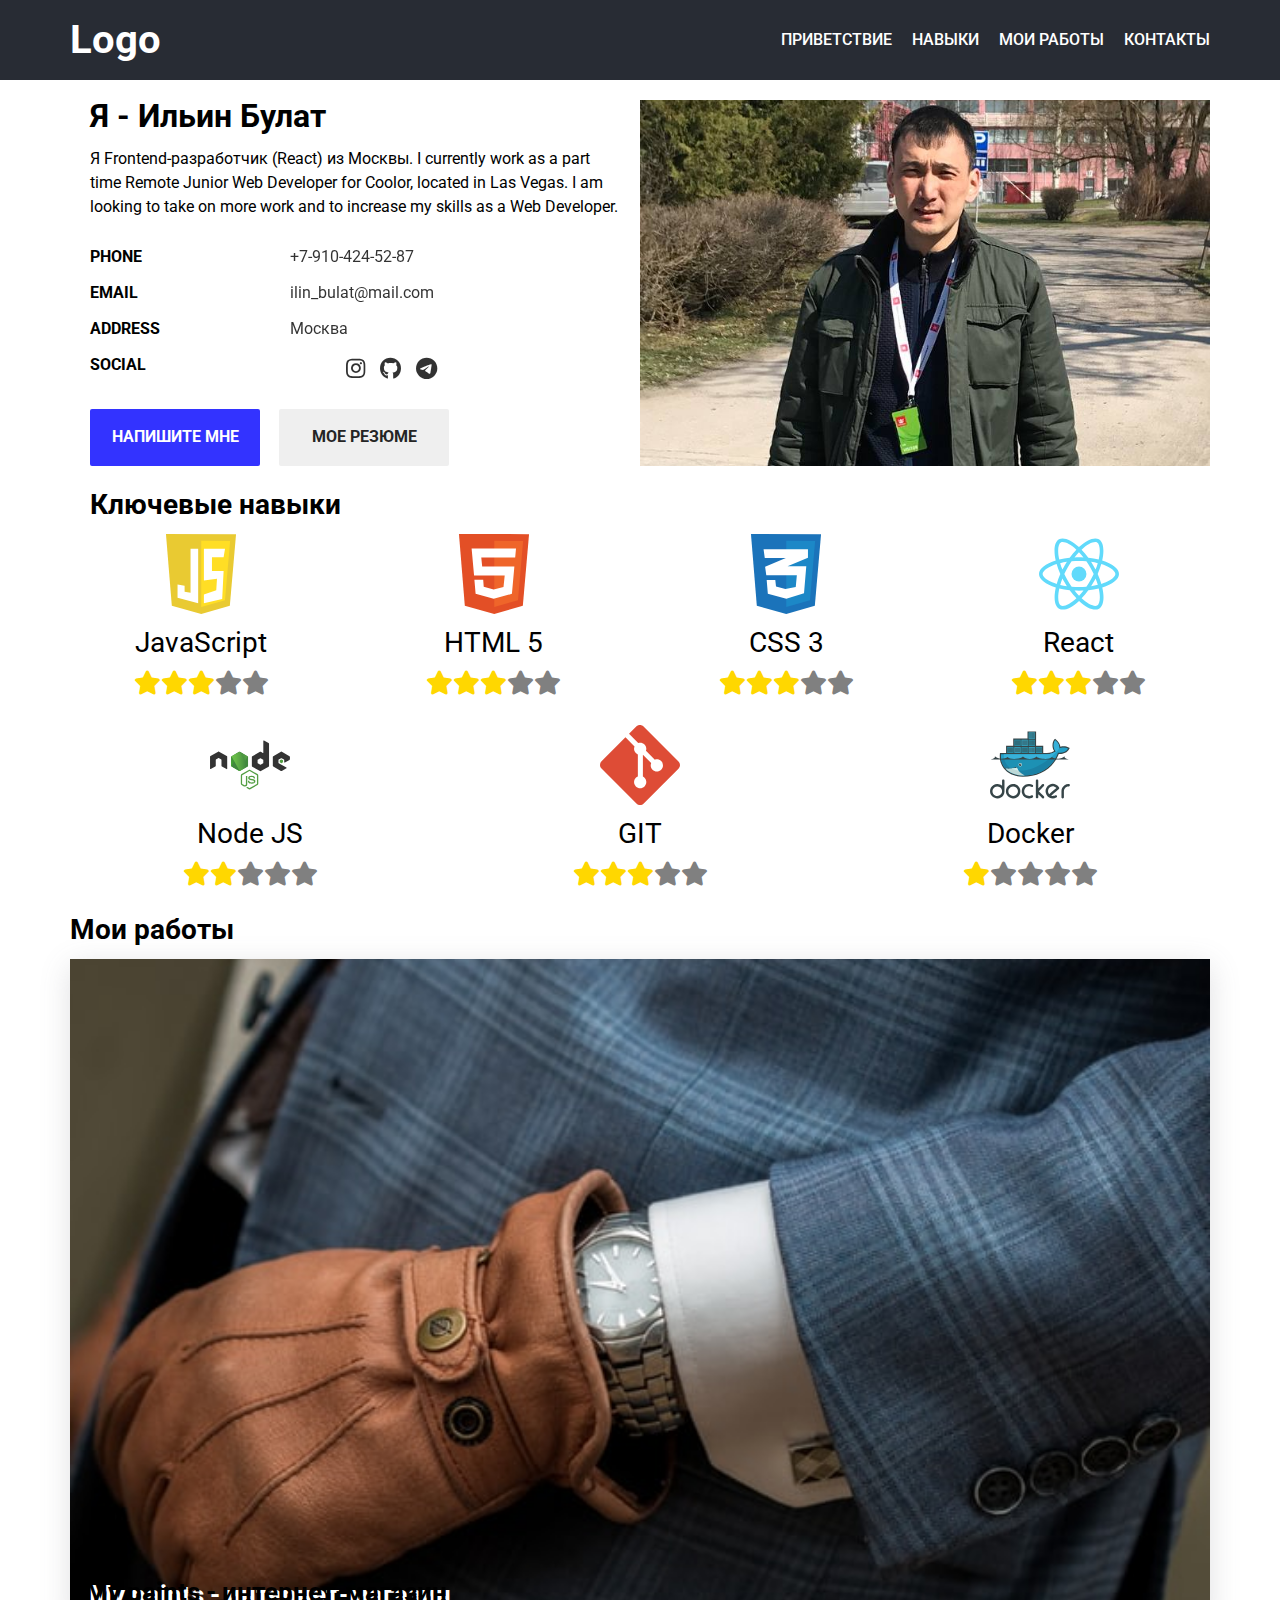
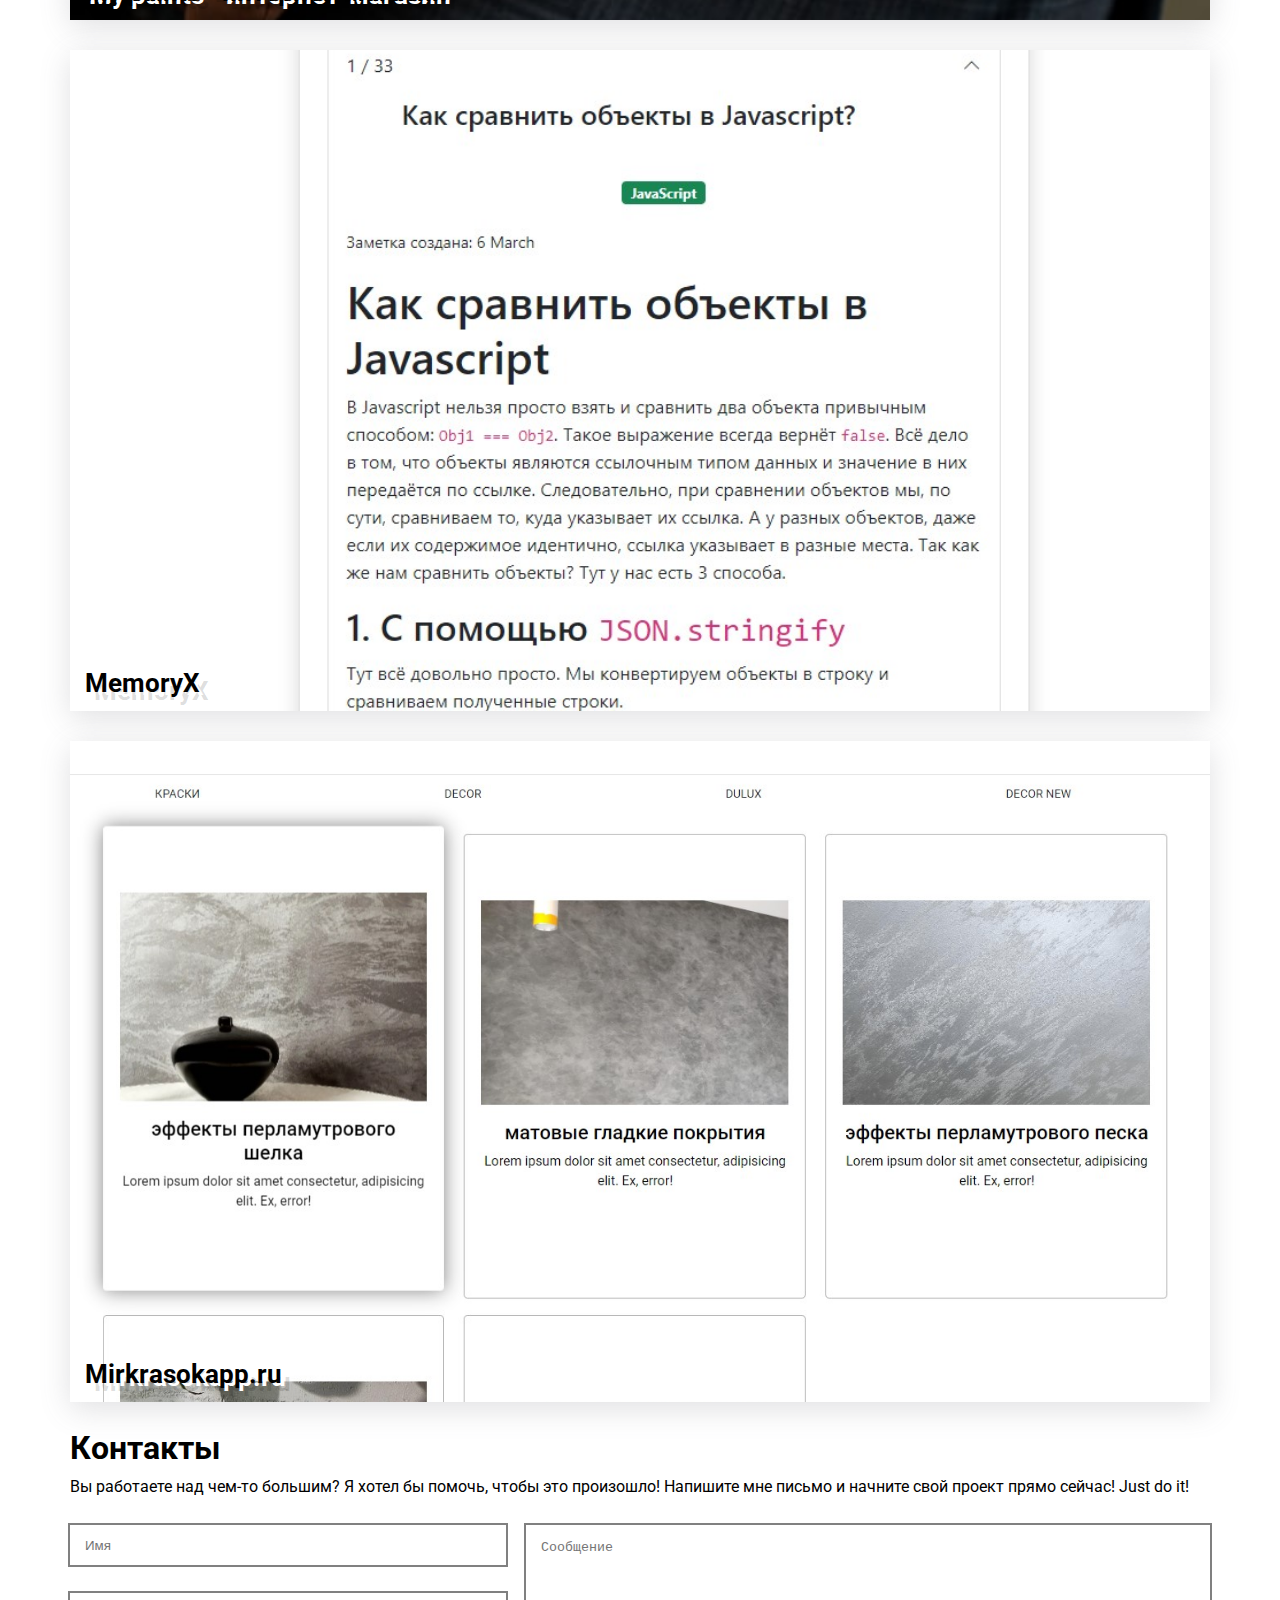
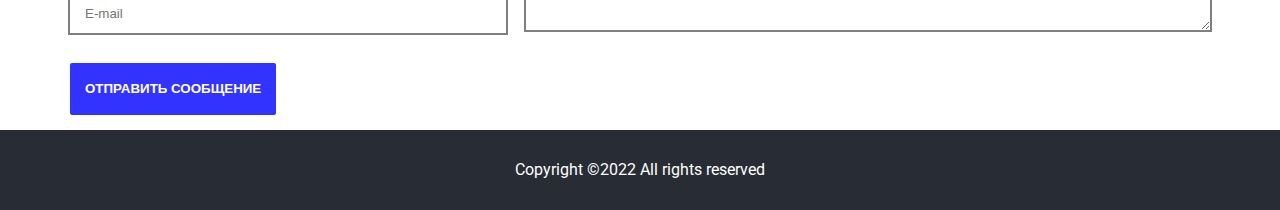
==== index.html @ a666bd5f "init project" ====
<!DOCTYPE html>
<html lang="en">
  <head>
  <meta charset="UTF-8" />
  <meta http-equiv="X-UA-Compatible" content="IE=edge" />
  <link rel="stylesheet" href="css/style.min.css" />

  <link
    rel="apple-touch-icon"
    sizes="180x180"
    href="../img/apple-touch-icon.png"
  />
  <link
    rel="icon"
    type="image/png"
    sizes="32x32"
    href="../img/favicon-32x32.png"
  />
  <link
    rel="icon"
    type="image/png"
    sizes="16x16"
    href="../img/favicon-16x16.png"
  />

  <link rel="shortcut icon" type="image/x-icon" href="favicon.ico" />

  <meta name="viewport" content="width=device-width, initial-scale=1.0" />
  <title>сайт Ильина Булата</title>
</head>

  <body>
    <div class="wrapper">
      <header class="header lock-padding">
  <div class="header__container __container">
    <a href="" class="header__logo">Logo</a>
    <div class="header__menu menu">
      <nav class="menu__body">
        <ul class="menu__list">
          <li>
            <a data-goto=".about-me" href="#" class="menu__link">Приветствие</a>
          </li>
          <li>
            <a data-goto=".skills" href="#" class="menu__link">Навыки</a>
          </li>

          <li>
            <a data-goto=".gallery-works" href="#" class="menu__link"
              >Мои работы</a
            >
          </li>
          <li>
            <a data-goto=".create-message" href="#" class="menu__link"
              >Контакты</a
            >
          </li>
        </ul>
      </nav>
    </div>
    <div class="icon-menu">
      <span></span>
    </div>
  </div>
</header>

      <main class="page">
        <div class="__container">
          <section class="about-me">
            <div class="about-me__row">
              <div class="about-me__body">
                <h1 class="about-me__title title">Я - Ильин Булат</h1>
                <div class="about-me__text">
                  <p>
                    Я Frontend-разработчик (React) из Москвы. I currently work
                    as a part time Remote Junior Web Developer for Coolor,
                    located in Las Vegas. I am looking to take on more work and
                    to increase my skills as a Web Developer.
                  </p>
                </div>
                <div class="about-me__content">
                  <div class="about-me__info info">
                    <div class="info__item">
                      <span class="info__label">Phone</span>
                      <span class="info__text">+7-910-424-52-87</span>
                    </div>
                    <div class="info__item">
                      <span class="info__label">Email</span>
                      <span class="info__text">ilin_bulat@mail.com</span>
                    </div>
                    <div class="info__item">
                      <span class="info__label">Address</span>
                      <span class="info__text">Москва</span>
                    </div>
                    <div class="info__item">
                      <span class="info__label">Social</span>
                      <span class="info__text social">
                        <a href="" class="social__item _icon-instagram"></a>
                        <a href="" class="social__item _icon-github"></a>
                        <a href="" class="social__item _icon-telegram"></a>
                      </span>
                    </div>
                  </div>
                  <div class="about-me__buttons">
                    <a
                      href="#popup"
                      class="about-me__button button button_blue popup-link"
                    >
                      Напишите мне
                    </a>
                    <a
                      class="about-me__button button"
                      href="https://drive.google.com/file/d/1R0oWFO6yaO9ltWywhwcTzQpMO4tbC99l/view?usp=sharing"
                      target="_blank"
                      >Мое резюме</a
                    >
                  </div>
                </div>
              </div>
              <div class="about-me__image">
                <img src="img/main-image.jpg" alt="main " />
              </div>
            </div>
          </section>
          <section class="skills">
            <h3 class="skills__main-title title title_section">
              Ключевые навыки
            </h3>
            <div class="skills__items">
              <div class="skills__item">
                <div class="skills__icon">
                  <img src="../img/icons/icons.svg#javascript" />
                </div>
                <h2 class="skills__title">JavaScript</h2>

                <div class="skills__raiting raiting">
                  <div
                    class="raiting__item raiting__item_checked _icon-star"
                  ></div>
                  <div
                    class="raiting__item raiting__item_checked _icon-star"
                  ></div>
                  <div
                    class="raiting__item raiting__item_checked _icon-star"
                  ></div>
                  <div class="raiting__item _icon-star"></div>
                  <div class="raiting__item _icon-star"></div>
                </div>
              </div>
              <div class="skills__item">
                <div class="skills__icon">
                  <img src="../img/icons/icons.svg#html" />
                </div>
                <h2 class="skills__title">HTML 5</h2>

                <div class="skills__raiting raiting">
                  <div
                    class="raiting__item raiting__item_checked _icon-star"
                  ></div>
                  <div
                    class="raiting__item raiting__item_checked _icon-star"
                  ></div>
                  <div
                    class="raiting__item raiting__item_checked _icon-star"
                  ></div>
                  <div class="raiting__item _icon-star"></div>
                  <div class="raiting__item _icon-star"></div>
                </div>
              </div>
              <div class="skills__item">
                <div class="skills__icon">
                  <img src="../img/icons/icons.svg#css" />
                </div>
                <h2 class="skills__title">CSS 3</h2>

                <div class="skills__raiting raiting">
                  <div
                    class="raiting__item raiting__item_checked _icon-star"
                  ></div>
                  <div
                    class="raiting__item raiting__item_checked _icon-star"
                  ></div>
                  <div
                    class="raiting__item raiting__item_checked _icon-star"
                  ></div>
                  <div class="raiting__item _icon-star"></div>
                  <div class="raiting__item _icon-star"></div>
                </div>
              </div>
              <div class="skills__item">
                <div class="skills__icon">
                  <img src="../img/icons/icons.svg#react" />
                </div>
                <h2 class="skills__title">React</h2>

                <div class="skills__raiting raiting">
                  <div
                    class="raiting__item raiting__item_checked _icon-star"
                  ></div>
                  <div
                    class="raiting__item raiting__item_checked _icon-star"
                  ></div>
                  <div
                    class="raiting__item raiting__item_checked _icon-star"
                  ></div>
                  <div class="raiting__item _icon-star"></div>
                  <div class="raiting__item _icon-star"></div>
                </div>
              </div>
              <div class="skills__item">
                <div class="skills__icon">
                  <img src="../img/icons/icons.svg#nodejs" />
                </div>
                <h2 class="skills__title">Node JS</h2>

                <div class="skills__raiting raiting">
                  <div
                    class="raiting__item raiting__item_checked _icon-star"
                  ></div>
                  <div
                    class="raiting__item raiting__item_checked _icon-star"
                  ></div>
                  <div class="raiting__item _icon-star"></div>
                  <div class="raiting__item _icon-star"></div>
                  <div class="raiting__item _icon-star"></div>
                </div>
              </div>
              <div class="skills__item">
                <div class="skills__icon">
                  <img src="../img/icons/icons.svg#git" />
                </div>
                <h2 class="skills__title">GIT</h2>

                <div class="skills__raiting raiting">
                  <div
                    class="raiting__item raiting__item_checked _icon-star"
                  ></div>
                  <div
                    class="raiting__item raiting__item_checked _icon-star"
                  ></div>
                  <div
                    class="raiting__item raiting__item_checked _icon-star"
                  ></div>
                  <div class="raiting__item _icon-star"></div>
                  <div class="raiting__item _icon-star"></div>
                </div>
              </div>
              <div class="skills__item">
                <div class="skills__icon">
                  <img src="../img/icons/icons.svg#docker" />
                </div>
                <h2 class="skills__title">Docker</h2>

                <div class="skills__raiting raiting">
                  <div
                    class="raiting__item raiting__item_checked _icon-star"
                  ></div>
                  <div class="raiting__item _icon-star"></div>
                  <div class="raiting__item _icon-star"></div>
                  <div class="raiting__item _icon-star"></div>
                  <div class="raiting__item _icon-star"></div>
                </div>
              </div>
            </div>
          </section>

          <section class="gallery-works">
            <h3 class="gallery-works__main-title title title_section">
              Мои работы
            </h3>
            <div class="gallery-works__row">
              <div class="gallery-works__column">
                <div class="gallery-works__item">
                  <div class="gallery-works__body">
                    <div class="gallery-works__title">
                      My paints - интернет-магазин
                    </div>
                  </div>
                  <div class="gallery-works__image">
                    <img src="img/slider/1.jpg" alt="" />
                  </div>
                  <div class="gallery-works__actions action-gallery">
                    <div class="action-gallery__body">
                      <h5 class="action-gallery__title">
                        Интернет- магазин красок
                      </h5>
                      <div class="action-gallery__links">
                        <a href="" class="action-gallery__link _icon-link"></a>
                        <a
                          href=""
                          class="action-gallery__link _icon-github"
                        ></a>
                      </div>
                    </div>
                  </div>
                </div>
              </div>
              <div class="gallery-works__column">
                <div class="gallery-works__item">
                  <div class="gallery-works__body">
                    <div class="gallery-works__title">MemoryX</div>
                  </div>
                  <div class="gallery-works__image">
                    <img src="img/slider/memoryx.jpg" alt="" />
                  </div>
                  <div class="gallery-works__actions action-gallery">
                    <div class="action-gallery__body">
                      <h5 class="action-gallery__title">
                        Приложение для обучения по карточкам
                      </h5>
                      <div class="action-gallery__links">
                        <a
                          href="https://fir-tasks-94a51.firebaseapp.com/login"
                          target="_blank"
                          class="action-gallery__link _icon-link"
                        ></a>
                        <a
                          href="https://github.com/EmissarKir/memoryx"
                          target="_blank"
                          class="action-gallery__link _icon-github"
                        ></a>
                      </div>
                    </div>
                  </div>
                </div>
              </div>
              <div class="gallery-works__column">
                <div class="gallery-works__item">
                  <div class="gallery-works__body">
                    <div class="gallery-works__title">Mirkrasokapp.ru</div>
                  </div>

                  <div class="gallery-works__image">
                    <img src="img/slider/mirkrasokapp5.jpg" alt="" />
                  </div>
                  <div class="gallery-works__actions action-gallery">
                    <div class="action-gallery__body">
                      <h5 class="action-gallery__title">
                        Приложение для расчета декоративных материалов
                      </h5>
                      <div class="action-gallery__links">
                        <a
                          href="https://mirkrasokapp.ru/auth"
                          target="_blank"
                          class="action-gallery__link _icon-link"
                        ></a>
                      </div>
                    </div>
                  </div>
                </div>
              </div>
            </div>
          </section>
          <section class="create-message">
            <div class="create-message__header">
              <div class="create-message__title title">Контакты</div>
              <div class="create-message__text">
                Вы работаете над чем-то большим? Я хотел бы помочь, чтобы это
                произошло! Напишите мне письмо и начните свой проект прямо
                сейчас! Just do it!
              </div>
            </div>

            <form
              action="#"
              class="create-message__form form"
              onsubmit="event.preventDefault()"
            >
              <div class="form__leftside">
                <input
                  name="firstname"
                  required
                  type="text"
                  class="form__input"
                  placeholder="Имя"
                />

                <input
                  name="email"
                  required
                  type="email"
                  class="form__input"
                  placeholder="E-mail"
                />
              </div>
              <div class="form__rigthside">
                <textarea
                  name="message"
                  rows="6"
                  placeholder="Сообщение"
                  class="form__message"
                ></textarea>
              </div>
              <div class="create-message__buttons">
                <button
                  class="create-message__button button button_blue popup-link"
                  type="submit"
                  href="message-success"
                >
                  Отправить сообщение
                </button>
              </div>
            </form>
          </section>
        </div>
      </main>
      <footer class="footer footer__container">
  Copyright ©2022 All rights reserved
</footer>

    </div>
    <div id="popup" class="popup">
      <div class="popup__body">
        <div class="popup__content">
          <div class="create-message">
            <div class="create-message__header">
              <div class="create-message__title title">Контакты</div>
              <div class="create-message__text">
                Вы работаете над чем-то большим? Я хотел бы помочь, чтобы это
                произошло! Напишите мне письмо и начните свой проект прямо
                сейчас! Just do it!
              </div>
            </div>

            <form
              action="#"
              class="create-message__form form"
              onsubmit="event.preventDefault()"
            >
              <div class="form__leftside">
                <input
                  name="firstname"
                  required
                  type="text"
                  class="form__input"
                  placeholder="Имя"
                />

                <input
                  name="email"
                  required
                  type="email"
                  class="form__input"
                  placeholder="E-mail"
                />
              </div>
              <div class="form__rigthside">
                <textarea
                  name="message"
                  rows="6"
                  placeholder="Сообщение"
                  class="form__message"
                ></textarea>
              </div>
              <div class="create-message__buttons">
                <button
                  class="create-message__button button button_blue popup-link"
                  type="submit"
                  href="#message-success"
                >
                  Отправить сообщение
                </button>
                <button
                  class="create-message__button button close-popup"
                  type="button"
                >
                  Вернуться назад
                </button>
              </div>
            </form>
          </div>
        </div>
      </div>
    </div>
    <div id="message-success" class="popup">
      <div class="popup__body">
        <div class="popup__content popup__content_message-success">
          Сообщение успшено отправлено!!!
        </div>
      </div>
    </div>

    <script src="js/app.min.js"></script>
  </body>
</html>
---- css/style.min.css ----
@import url(https://fonts.googleapis.com/css?family=Roboto:300,regular,italic,500,700&display=swap);@font-face{font-family:icons;font-display:swap;src:url(../fonts/icons.woff2) format("woff2"),url(../fonts/icons.woff) format("woff");font-weight:400;font-style:normal}[class*=_icon-]:before{font-family:icons;font-style:normal;font-weight:400;font-variant:normal;text-transform:none;line-height:1;-webkit-font-smoothing:antialiased;-moz-osx-font-smoothing:grayscale}[class*=_icon-]:before{display:block}._icon-facebook:before{content:"\e900"}._icon-github:before{content:"\e901"}._icon-instagram:before{content:"\e902"}._icon-link:before{content:"\e903"}._icon-mail:before{content:"\e904"}._icon-star:before{content:"\e905"}._icon-telegram:before{content:"\e906"}._icon-vk:before{content:"\e907"}*,::after,::before{padding:0;margin:0;border:0;box-sizing:border-box}a{text-decoration:none}li,ol,ul{list-style:none}img{vertical-align:top}h1,h2,h3,h4,h5,h6{font-weight:inherit;font-size:inherit}body,html{height:100%;line-height:1}body._lock{overflow:hidden}body{color:#000;font-family:Roboto,sans-serif;font-size:16px}body.lock{overflow:hidden;touch-action:none}.wrapper{width:100%;min-height:100%;overflow:hidden;display:flex;flex-direction:column}.wrapper>main{flex:1 1 auto}.__container{max-width:1180px;margin:0 auto;padding:0 20px}@media (max-width:47.99875em){.__container{padding:0 5px}}@media (min-width:75.625em){.about-me{margin-top:6.25rem}}@media (min-width:20em) and (max-width:75.625em){.about-me{margin-top:calc(5.625rem + .625 * (((100vw - 20rem))/ ((55.625))))}}@media (max-width:20em){.about-me{margin-top:5.625rem}}.about-me__row{display:flex}@media (min-width:75.625em){.about-me__row{margin-bottom:1.5625rem}}@media (min-width:20em) and (max-width:75.625em){.about-me__row{margin-bottom:calc(1.25rem + .3125 * (((100vw - 20rem))/ ((55.625))))}}@media (max-width:20em){.about-me__row{margin-bottom:1.25rem}}@media (max-width:61.99875em){.about-me__row{flex-direction:column-reverse}}.about-me__body{flex:0 1 50%}@media (min-width:75.625em){.about-me__body{margin-right:1.25rem}}@media (min-width:20em) and (max-width:75.625em){.about-me__body{margin-right:calc(.9375rem + .3125 * (((100vw - 20rem))/ ((55.625))))}}@media (max-width:20em){.about-me__body{margin-right:.9375rem}}@media (min-width:75.625em){.about-me__body{margin-left:1.25rem}}@media (min-width:20em) and (max-width:75.625em){.about-me__body{margin-left:calc(.9375rem + .3125 * (((100vw - 20rem))/ ((55.625))))}}@media (max-width:20em){.about-me__body{margin-left:.9375rem}}.about-me__title{margin:0 0 15px 0}.about-me__text{line-height:150%;margin-bottom:30px}.about-me__image{flex:1 0 50%;position:relative}@media (max-width:61.99875em){.about-me__image{padding-top:65%}}@media (max-width:61.99875em) and (min-width:75.625em){.about-me__image{margin-bottom:3.125rem}}@media (max-width:61.99875em) and (min-width:20em) and (max-width:75.625em){.about-me__image{margin-bottom:calc(1.25rem + 1.875 * (((100vw - 20rem))/ ((55.625))))}}@media (max-width:61.99875em) and (max-width:20em){.about-me__image{margin-bottom:1.25rem}}.about-me__image img{position:absolute;top:0;left:0;width:100%;height:100%;object-fit:cover}@media (max-width:30.625em){.about-me__buttons{display:flex;flex-direction:column}}.about-me__button{margin:0 15px 0 0}@media (max-width:30.625em){.about-me__button{margin:10px 0 0 0}}.title{font-weight:700}@media (min-width:75.625em){.title{font-size:2rem}}@media (min-width:20em) and (max-width:75.625em){.title{font-size:calc(1.625rem + .375 * (((100vw - 20rem))/ ((55.625))))}}@media (max-width:20em){.title{font-size:1.625rem}}@media (min-width:75.625em){.title_section{font-size:1.75rem}}@media (min-width:20em) and (max-width:75.625em){.title_section{font-size:calc(1.25rem + .5 * (((100vw - 20rem))/ ((55.625))))}}@media (max-width:20em){.title_section{font-size:1.25rem}}.info{margin-bottom:30px}.info__item{margin-bottom:20px}@media (max-width:28.125em){.info__item{display:flex;flex-direction:column;justify-content:center;align-items:center}}.info__label{text-transform:uppercase;font-weight:700;float:left;display:block}@media (max-width:28.125em){.info__label{margin:0 0 15px 0}}.info__text{display:block;font-size:16px;opacity:.8}@media (min-width:30.625em){.info__text{padding-left:12.5rem}}@media (min-width:28.125em) and (max-width:30.625em){.info__text{padding-left:calc(6.25rem + 6.25 * (((100vw - 28.125rem))/ ((2.5))))}}@media (max-width:61.99875empx){.info__text{padding-left:60px}}.button{line-height:1.66;text-transform:uppercase;font-weight:700;color:#252525;-webkit-transition:all .3s ease;-o-transition:all .3s ease;transition:all .3s ease;min-width:170px;text-align:center;padding:15px;display:inline-block;border:none;border-radius:2px;background:#efefef}.button:hover{box-shadow:10px 10px 20px rgba(37,37,37,.2)}.button_blue{background:#33f;color:#fff}.button_blue:hover{box-shadow:10px 10px 20px rgba(51,51,255,.2)}.social{display:flex;align-items:center;justify-content:start}.social__item{font-size:22px;color:inherit;transition:color .3s ease 0s}.social__item:not(:last-child){margin-right:15px}.social__item:hover{color:#33f}.skills__main-title{margin:0 0 15px 20px}.skills__items{display:flex;flex-wrap:wrap;margin:0 -15px}.skills__item{display:flex;flex:1 1 25%;flex-direction:column;align-items:center;margin-bottom:1.875em;padding:0 15px}.skills__icon{flex:1 0 80px;width:80px;margin-bottom:.9375em}.skills__title{margin-bottom:.5em}@media (min-width:75.625em){.skills__title{font-size:1.75rem}}@media (min-width:20em) and (max-width:75.625em){.skills__title{font-size:calc(1.25rem + .5 * (((100vw - 20rem))/ ((55.625))))}}@media (max-width:20em){.skills__title{font-size:1.25rem}}.raiting{display:flex;justify-content:center;align-items:center}.raiting__item{font-size:24px;color:grey}.raiting__item_checked{color:gold}.gallery-works__main-title{margin:0 0 15px 0}.gallery-works__row{display:flex;flex-wrap:wrap}.gallery-works__column{flex:1 0 100%;position:relative}@media (min-width:75.625em){.gallery-works__column{margin-bottom:1.875rem}}@media (min-width:20em) and (max-width:75.625em){.gallery-works__column{margin-bottom:calc(.9375rem + .9375 * (((100vw - 20rem))/ ((55.625))))}}@media (max-width:20em){.gallery-works__column{margin-bottom:.9375rem}}.gallery-works__item{overflow:hidden;background:grey;position:relative;box-shadow:rgba(100,100,111,.2) 0 7px 29px 0}.gallery-works__item:hover .gallery-works__image img{transform:scale3d(1.1,1.1,1)}.gallery-works__item:hover .gallery-works__actions{opacity:1;visibility:visible}.gallery-works__item:hover .gallery-works__body{opacity:0}.gallery-works__body{position:absolute;bottom:15px;left:15px;z-index:3;color:#fff;display:flex;flex-direction:column;align-items:center;transition:opacity .5s ease 0s}.gallery-works__title{font-weight:700;color:#000;text-shadow:4px 3px 0 #fff,9px 8px 0 rgba(0,0,0,.15)}@media (min-width:75.625em){.gallery-works__title{font-size:1.625rem}}@media (min-width:20em) and (max-width:75.625em){.gallery-works__title{font-size:calc(1rem + .625 * (((100vw - 20rem))/ ((55.625))))}}@media (max-width:20em){.gallery-works__title{font-size:1rem}}.gallery-works__image{position:relative;padding-top:58%}.gallery-works__image img{position:absolute;top:0;left:0;width:100%;height:100%;object-fit:cover;transition:transform .3s ease 0s;z-index:2}.gallery-works__actions{opacity:0;visibility:hidden;position:absolute;width:100%;height:100%;top:0;left:0;z-index:3;background:rgba(20,20,20,.74);display:flex;flex-direction:column;justify-content:center;align-items:center;transition:all .4s ease 0s}.action-gallery__body{display:flex;flex-direction:column;align-items:center}.action-gallery__title{line-height:1.5;color:#fff;flex:1 1 100%;text-align:center;margin-bottom:20px}@media (min-width:75.625em){.action-gallery__title{font-size:2.125rem}}@media (min-width:20em) and (max-width:75.625em){.action-gallery__title{font-size:calc(1rem + 1.125 * (((100vw - 20rem))/ ((55.625))))}}@media (max-width:20em){.action-gallery__title{font-size:1rem}}.action-gallery__links{display:flex}.action-gallery__link{display:flex;align-items:center;line-height:1.2;color:#fff;transition:color .3s ease 0s}@media (min-width:75.625em){.action-gallery__link{font-size:2rem}}@media (min-width:20em) and (max-width:75.625em){.action-gallery__link{font-size:calc(1.5rem + .5 * (((100vw - 20rem))/ ((55.625))))}}@media (max-width:20em){.action-gallery__link{font-size:1.5rem}}.action-gallery__link:not(:last-child){margin-right:30px}.action-gallery__link:hover{color:#33f}.create-message__header{margin-bottom:30px}.create-message__title{margin-bottom:15px}@media (min-width:75.625em){.create-message__title{font-size:2rem}}@media (min-width:20em) and (max-width:75.625em){.create-message__title{font-size:calc(2rem + 0 * (((100vw - 20rem))/ ((55.625))))}}@media (max-width:20em){.create-message__title{font-size:2rem}}.create-message__buttons{flex:1 1 100%;margin-top:30px}@media (max-width:34.375em){.create-message__buttons{display:flex;flex-direction:column}}.create-message__button{margin-bottom:15px}@media (min-width:34.375em){.create-message__button:not(:last-child){margin-right:30px}}.form{display:flex;flex-wrap:wrap}@media (max-width:47.99875em){.form{flex-direction:column}}.form__leftside{flex:1 1 40%;padding:0 20px 0 0;display:flex;flex-direction:column;justify-content:space-between}@media (max-width:47.99875em){.form__leftside{padding:0;margin-bottom:20px}}.form__input{height:40px;width:100%;outline:2px solid gray;padding:0 0 0 15px;transition:all .3s ease 0s}.form__input:focus{outline:2px solid #33f}.form__input:focus::placeholder{font-size:0}.form__input:not(:last-child){margin-bottom:20px}.form__rigthside{flex:1 1 60%}.form__message{width:100%;outline:2px solid gray;padding:15px 0 0 15px;transition:all .3s ease 0s}.form__message:focus{outline:2px solid #33f}.form__message:focus::placeholder{font-size:0}.popup{position:fixed;width:100%;height:100%;background-color:rgba(0,0,0,.8);top:0;left:0;z-index:1000;visibility:hidden;opacity:0;overflow-y:auto;overflow-x:hidden;transition:all .8s ease 0s}.popup.open{opacity:1;visibility:visible}.popup.open .popup__content{transform:translate(0,0);opacity:1}.popup__body{min-height:100%;display:flex;justify-content:center;align-items:center;padding:30px 10px}.popup__content{background-color:#fff;color:#25274d;max-width:900px;opacity:0;transition:all .8s ease 0s;transform:translate(0,-100%)}@media (min-width:75.625em){.popup__content{padding:1.875rem}}@media (min-width:20em) and (max-width:75.625em){.popup__content{padding:calc(.9375rem + .9375 * (((100vw - 20rem))/ ((55.625))))}}@media (max-width:20em){.popup__content{padding:.9375rem}}.popup__content_message-success{color:green}@media (min-width:75.625em){.popup__content_message-success{padding:3.75rem}}@media (min-width:20em) and (max-width:75.625em){.popup__content_message-success{padding:calc(1.875rem + 1.875 * (((100vw - 20rem))/ ((55.625))))}}@media (max-width:20em){.popup__content_message-success{padding:1.875rem}}@media (min-width:75.625em){.popup__content_message-success{font-size:1.5rem}}@media (min-width:20em) and (max-width:75.625em){.popup__content_message-success{font-size:calc(1rem + .5 * (((100vw - 20rem))/ ((55.625))))}}@media (max-width:20em){.popup__content_message-success{font-size:1rem}}.header{position:fixed;top:0;left:0;width:100%;background-color:#282c34;z-index:999}.header__container{display:flex;justify-content:space-between;align-items:center;height:80px}.header__logo{position:relative;z-index:2;font-size:40px;font-weight:700;color:#fff}@media (max-width:47.99875em){.menu__body{position:fixed;background-color:rgba(40,44,52,.8);top:0;left:-100%;width:100%;height:100%;padding:100px 0 20px 0;transition:left .3s ease 0s;overflow:auto}.menu__body:after{content:"";background-color:#282c34;position:fixed;top:0;left:0;width:100%;height:80px}}.menu__body._active{left:0}.menu__list{display:flex;justify-content:center}.menu__list li{margin-right:20px}.menu__list li:last-child{margin-right:0}@media (max-width:47.99875em){.menu__list{display:block;text-align:center}.menu__list li{margin:0 0 30px 0}.menu__list li:last-child{margin:0}}.menu__link{text-transform:uppercase;font-size:16px;font-weight:500;color:#fff;transition:all .3s ease 0s}.menu__link:hover{text-decoration:underline;color:#33f}@media (max-width:47.99875em){.menu__link{font-size:20px}}.icon-menu{display:none}@media (max-width:47.99875em){.icon-menu{display:block;position:relative;width:30px;height:20px;position:relative;z-index:3}.icon-menu span{position:absolute;background-color:#fff;position:absolute;left:0;width:100%;height:2px;top:9px;transition:all .3s ease 0s}.icon-menu:after,.icon-menu:before{content:"";background-color:#fff;position:absolute;width:100%;height:2px;left:0;transition:all .3s ease 0s}.icon-menu:before{top:0}.icon-menu:after{bottom:0}.icon-menu._active span{transform:scale(0)}.icon-menu._active:before{transform:rotate(45deg);top:9px}.icon-menu._active:after{transform:rotate(-45deg);bottom:9px}}.footer{background-color:#282c34}.footer__container{display:flex;justify-content:center;align-items:center;height:80px;color:#fff}
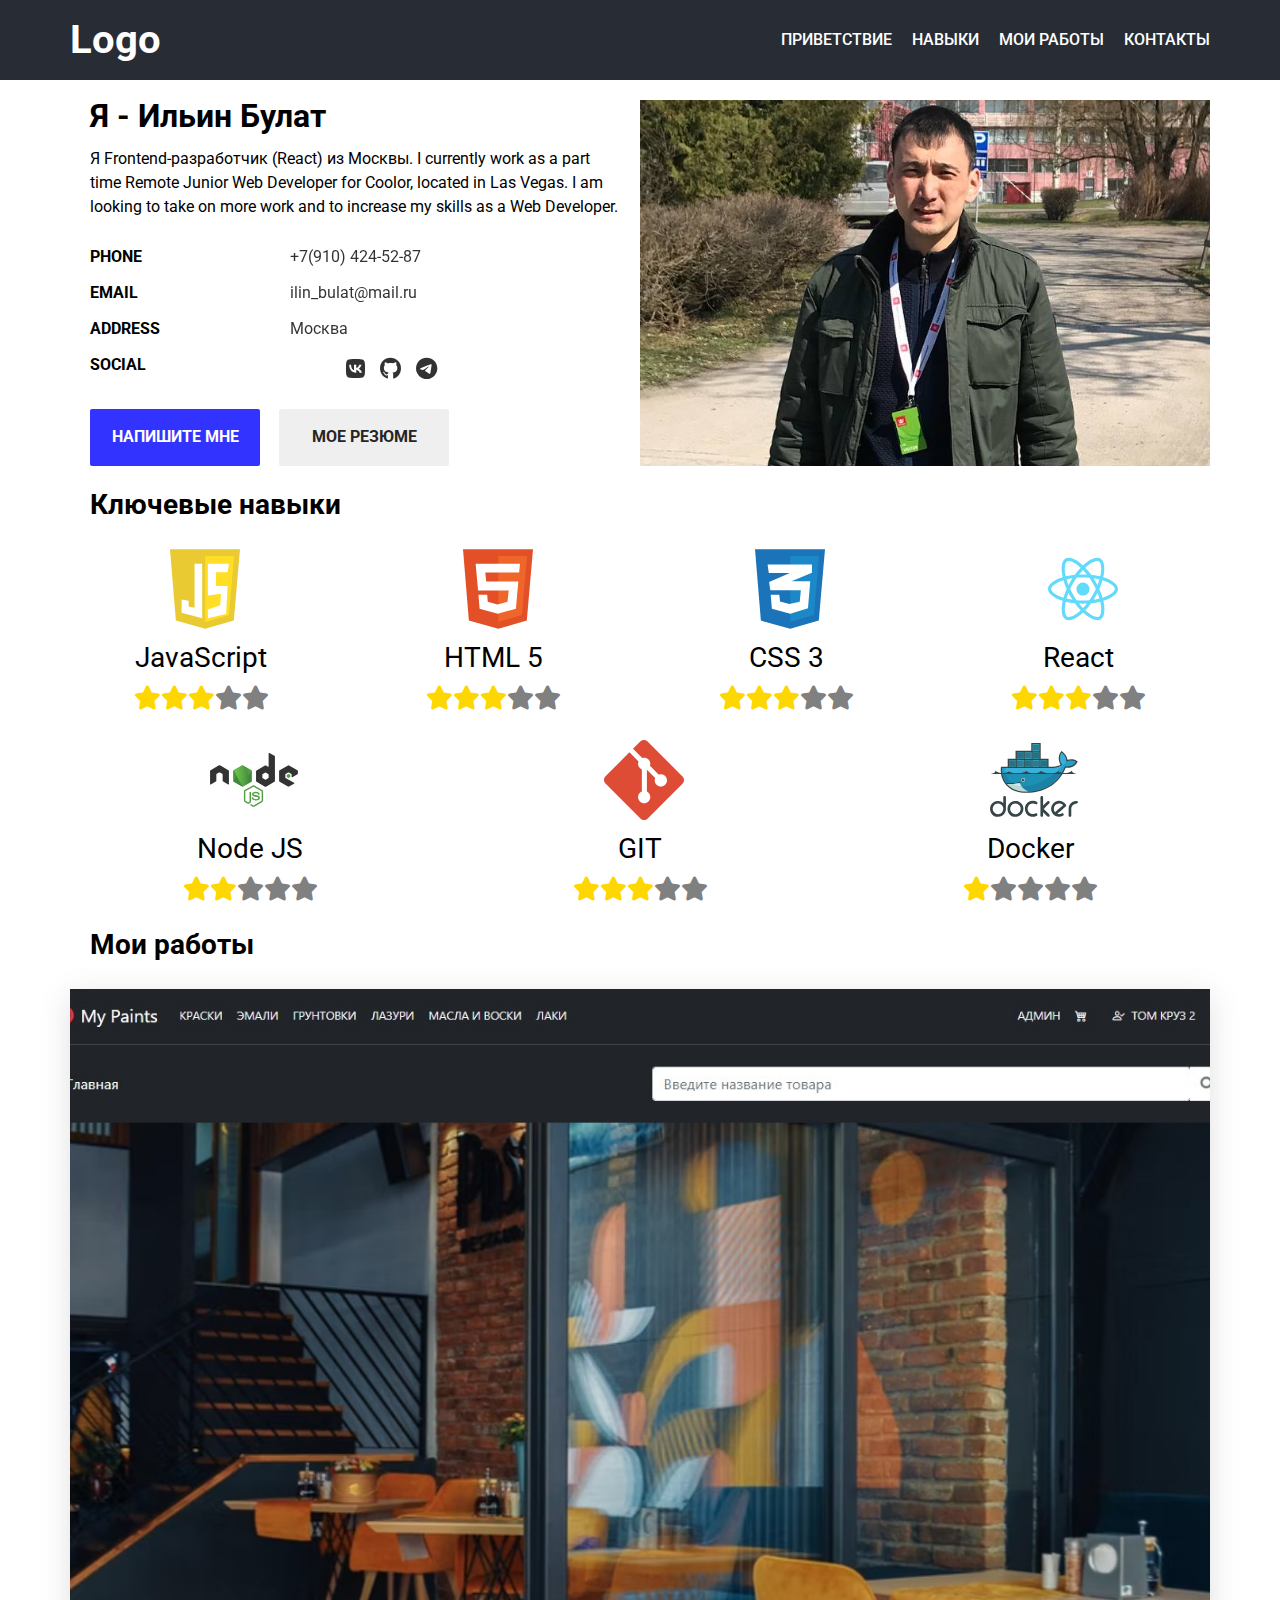
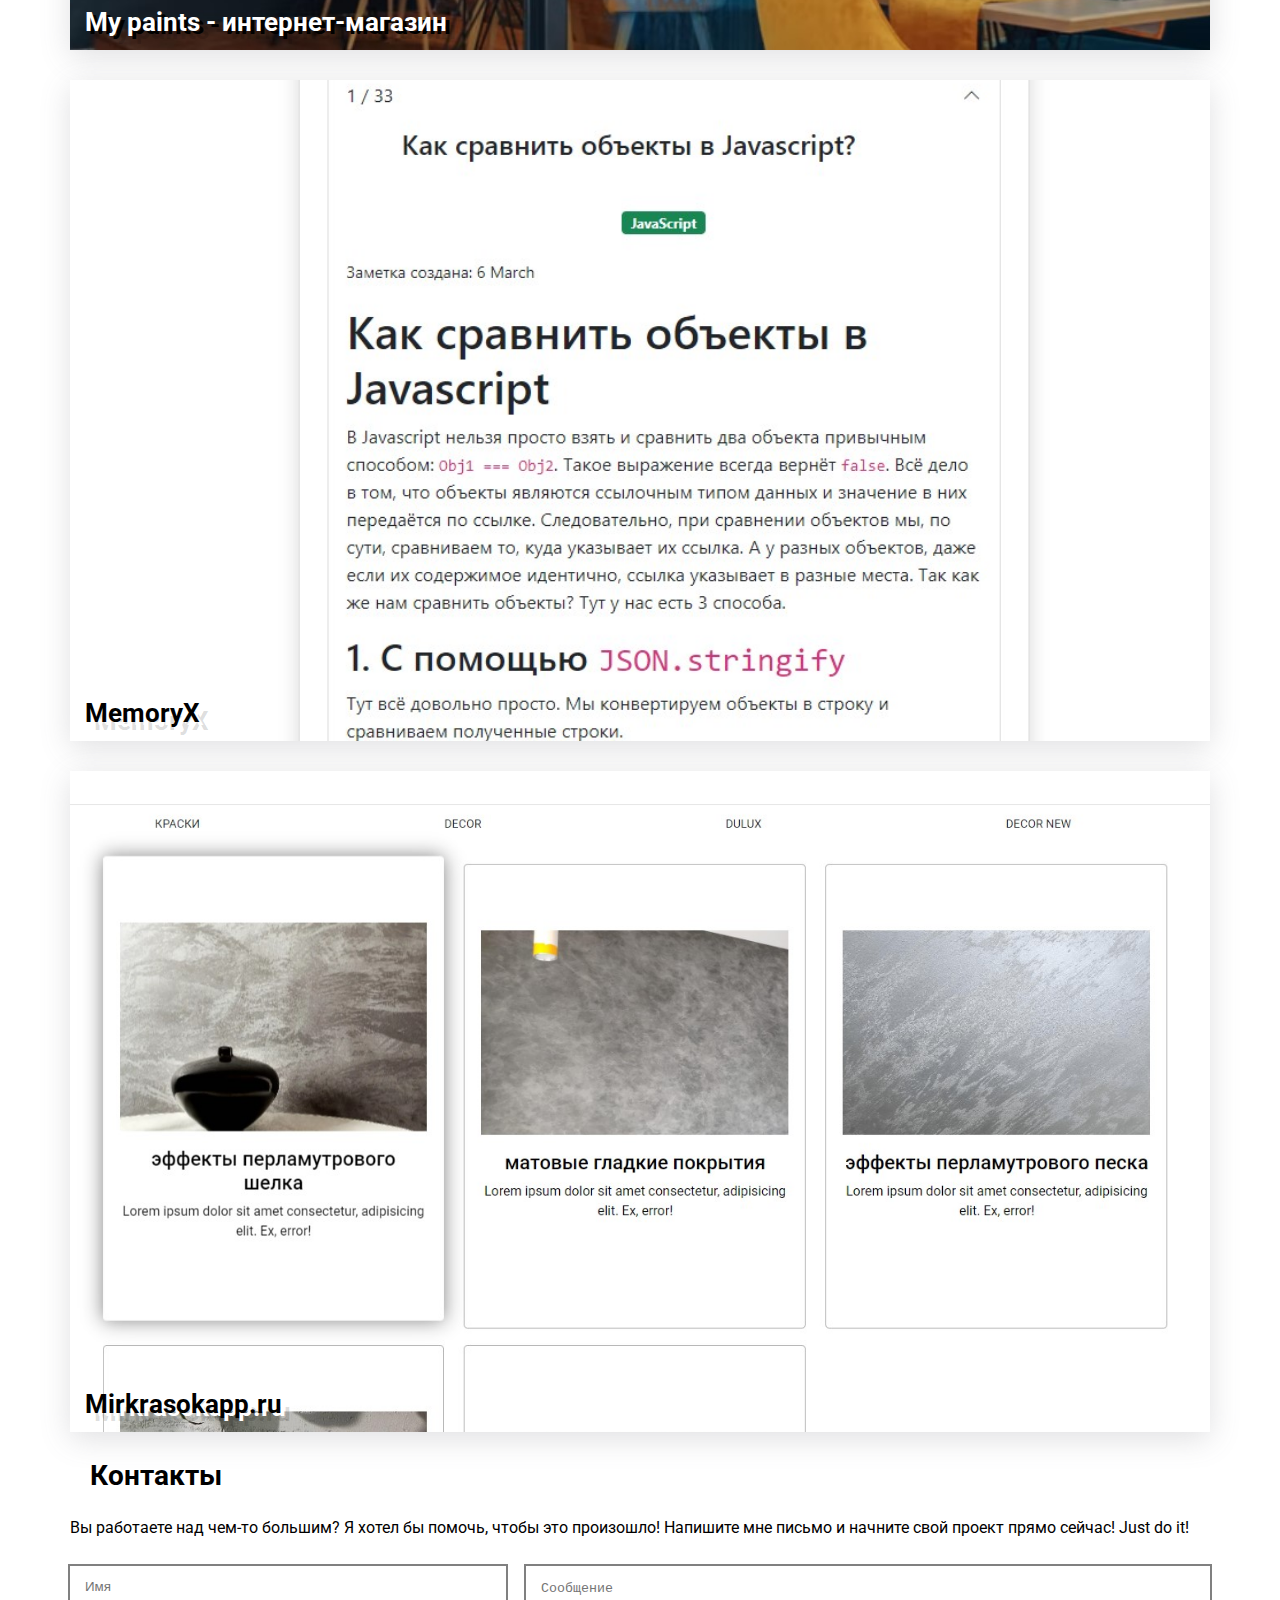
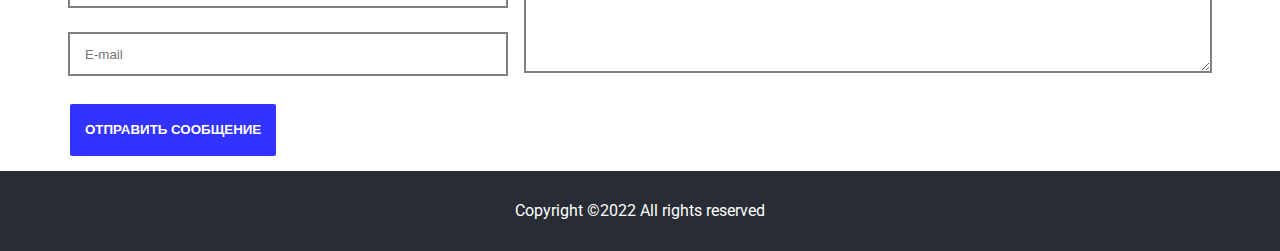
==== commit 27b99504: "fixed favicon" ====
--- a/index.html
+++ b/index.html
@@ -81,11 +81,17 @@
                   <div class="about-me__info info">
                     <div class="info__item">
                       <span class="info__label">Phone</span>
-                      <span class="info__text">+7-910-424-52-87</span>
+                      <span class="info__text"
+                        ><a href="tel:+79104245287">+7(910) 424-52-87</a>
+                      </span>
                     </div>
                     <div class="info__item">
                       <span class="info__label">Email</span>
-                      <span class="info__text">ilin_bulat@mail.com</span>
+                      <span class="info__text"
+                        ><a href="mailto:ilin_bulat@mail.ru" target="_blank"
+                          >ilin_bulat@mail.ru</a
+                        ></span
+                      >
                     </div>
                     <div class="info__item">
                       <span class="info__label">Address</span>
@@ -94,9 +100,22 @@
                     <div class="info__item">
                       <span class="info__label">Social</span>
                       <span class="info__text social">
-                        <a href="" class="social__item _icon-instagram"></a>
-                        <a href="" class="social__item _icon-github"></a>
-                        <a href="" class="social__item _icon-telegram"></a>
+                        <a
+                          href="https://vk.com/ilin_bulat"
+                          target="_blank"
+                          class="social__item _icon-vk"
+                        ></a>
+
+                        <a
+                          href="https://github.com/EmissarKir"
+                          target="_blank"
+                          class="social__item _icon-github"
+                        ></a>
+                        <a
+                          href="https://telegram.me/EmissarKir"
+                          class="social__item _icon-telegram"
+                          target="_blank"
+                        ></a>
                       </span>
                     </div>
                   </div>
@@ -128,7 +147,7 @@
             <div class="skills__items">
               <div class="skills__item">
                 <div class="skills__icon">
-                  <img src="../img/icons/icons.svg#javascript" />
+                  <img src="./img/icons/javascript.svg" />
                 </div>
                 <h2 class="skills__title">JavaScript</h2>
 
@@ -148,7 +167,7 @@
               </div>
               <div class="skills__item">
                 <div class="skills__icon">
-                  <img src="../img/icons/icons.svg#html" />
+                  <img src="./img/icons/html.svg" />
                 </div>
                 <h2 class="skills__title">HTML 5</h2>
 
@@ -168,7 +187,7 @@
               </div>
               <div class="skills__item">
                 <div class="skills__icon">
-                  <img src="../img/icons/icons.svg#css" />
+                  <img src="./img/icons/css.svg" />
                 </div>
                 <h2 class="skills__title">CSS 3</h2>
 
@@ -188,7 +207,7 @@
               </div>
               <div class="skills__item">
                 <div class="skills__icon">
-                  <img src="../img/icons/icons.svg#react" />
+                  <img src="./img/icons/react.svg" />
                 </div>
                 <h2 class="skills__title">React</h2>
 
@@ -208,7 +227,7 @@
               </div>
               <div class="skills__item">
                 <div class="skills__icon">
-                  <img src="../img/icons/icons.svg#nodejs" />
+                  <img src="./img/icons/nodejs.svg" />
                 </div>
                 <h2 class="skills__title">Node JS</h2>
 
@@ -226,7 +245,7 @@
               </div>
               <div class="skills__item">
                 <div class="skills__icon">
-                  <img src="../img/icons/icons.svg#git" />
+                  <img src="./img/icons/git.svg" />
                 </div>
                 <h2 class="skills__title">GIT</h2>
 
@@ -246,7 +265,7 @@
               </div>
               <div class="skills__item">
                 <div class="skills__icon">
-                  <img src="../img/icons/icons.svg#docker" />
+                  <img src="./img/icons/docker.svg" />
                 </div>
                 <h2 class="skills__title">Docker</h2>
 
@@ -271,12 +290,14 @@
               <div class="gallery-works__column">
                 <div class="gallery-works__item">
                   <div class="gallery-works__body">
-                    <div class="gallery-works__title">
+                    <div
+                      class="gallery-works__title gallery-works__title_white"
+                    >
                       My paints - интернет-магазин
                     </div>
                   </div>
                   <div class="gallery-works__image">
-                    <img src="img/slider/1.jpg" alt="" />
+                    <img src="img/slider/mypaints.jpg" alt="" />
                   </div>
                   <div class="gallery-works__actions action-gallery">
                     <div class="action-gallery__body">
@@ -284,9 +305,14 @@
                         Интернет- магазин красок
                       </h5>
                       <div class="action-gallery__links">
-                        <a href="" class="action-gallery__link _icon-link"></a>
-                        <a
-                          href=""
+                        <a
+                          href="http://82.148.31.218/"
+                          target="_blank"
+                          class="action-gallery__link _icon-link"
+                        ></a>
+                        <a
+                          href="https://github.com/EmissarKir/fullstack-online-shop"
+                          target="_blank"
                           class="action-gallery__link _icon-github"
                         ></a>
                       </div>
@@ -352,7 +378,9 @@
           </section>
           <section class="create-message">
             <div class="create-message__header">
-              <div class="create-message__title title">Контакты</div>
+              <h3 class="create-message__title title title_section">
+                Контакты
+              </h3>
               <div class="create-message__text">
                 Вы работаете над чем-то большим? Я хотел бы помочь, чтобы это
                 произошло! Напишите мне письмо и начните свой проект прямо
--- a/css/style.min.css
+++ b/css/style.min.css
@@ -1 +1 @@
-@import url(https://fonts.googleapis.com/css?family=Roboto:300,regular,italic,500,700&display=swap);@font-face{font-family:icons;font-display:swap;src:url(../fonts/icons.woff2) format("woff2"),url(../fonts/icons.woff) format("woff");font-weight:400;font-style:normal}[class*=_icon-]:before{font-family:icons;font-style:normal;font-weight:400;font-variant:normal;text-transform:none;line-height:1;-webkit-font-smoothing:antialiased;-moz-osx-font-smoothing:grayscale}[class*=_icon-]:before{display:block}._icon-facebook:before{content:"\e900"}._icon-github:before{content:"\e901"}._icon-instagram:before{content:"\e902"}._icon-link:before{content:"\e903"}._icon-mail:before{content:"\e904"}._icon-star:before{content:"\e905"}._icon-telegram:before{content:"\e906"}._icon-vk:before{content:"\e907"}*,::after,::before{padding:0;margin:0;border:0;box-sizing:border-box}a{text-decoration:none}li,ol,ul{list-style:none}img{vertical-align:top}h1,h2,h3,h4,h5,h6{font-weight:inherit;font-size:inherit}body,html{height:100%;line-height:1}body._lock{overflow:hidden}body{color:#000;font-family:Roboto,sans-serif;font-size:16px}body.lock{overflow:hidden;touch-action:none}.wrapper{width:100%;min-height:100%;overflow:hidden;display:flex;flex-direction:column}.wrapper>main{flex:1 1 auto}.__container{max-width:1180px;margin:0 auto;padding:0 20px}@media (max-width:47.99875em){.__container{padding:0 5px}}@media (min-width:75.625em){.about-me{margin-top:6.25rem}}@media (min-width:20em) and (max-width:75.625em){.about-me{margin-top:calc(5.625rem + .625 * (((100vw - 20rem))/ ((55.625))))}}@media (max-width:20em){.about-me{margin-top:5.625rem}}.about-me__row{display:flex}@media (min-width:75.625em){.about-me__row{margin-bottom:1.5625rem}}@media (min-width:20em) and (max-width:75.625em){.about-me__row{margin-bottom:calc(1.25rem + .3125 * (((100vw - 20rem))/ ((55.625))))}}@media (max-width:20em){.about-me__row{margin-bottom:1.25rem}}@media (max-width:61.99875em){.about-me__row{flex-direction:column-reverse}}.about-me__body{flex:0 1 50%}@media (min-width:75.625em){.about-me__body{margin-right:1.25rem}}@media (min-width:20em) and (max-width:75.625em){.about-me__body{margin-right:calc(.9375rem + .3125 * (((100vw - 20rem))/ ((55.625))))}}@media (max-width:20em){.about-me__body{margin-right:.9375rem}}@media (min-width:75.625em){.about-me__body{margin-left:1.25rem}}@media (min-width:20em) and (max-width:75.625em){.about-me__body{margin-left:calc(.9375rem + .3125 * (((100vw - 20rem))/ ((55.625))))}}@media (max-width:20em){.about-me__body{margin-left:.9375rem}}.about-me__title{margin:0 0 15px 0}.about-me__text{line-height:150%;margin-bottom:30px}.about-me__image{flex:1 0 50%;position:relative}@media (max-width:61.99875em){.about-me__image{padding-top:65%}}@media (max-width:61.99875em) and (min-width:75.625em){.about-me__image{margin-bottom:3.125rem}}@media (max-width:61.99875em) and (min-width:20em) and (max-width:75.625em){.about-me__image{margin-bottom:calc(1.25rem + 1.875 * (((100vw - 20rem))/ ((55.625))))}}@media (max-width:61.99875em) and (max-width:20em){.about-me__image{margin-bottom:1.25rem}}.about-me__image img{position:absolute;top:0;left:0;width:100%;height:100%;object-fit:cover}@media (max-width:30.625em){.about-me__buttons{display:flex;flex-direction:column}}.about-me__button{margin:0 15px 0 0}@media (max-width:30.625em){.about-me__button{margin:10px 0 0 0}}.title{font-weight:700}@media (min-width:75.625em){.title{font-size:2rem}}@media (min-width:20em) and (max-width:75.625em){.title{font-size:calc(1.625rem + .375 * (((100vw - 20rem))/ ((55.625))))}}@media (max-width:20em){.title{font-size:1.625rem}}@media (min-width:75.625em){.title_section{font-size:1.75rem}}@media (min-width:20em) and (max-width:75.625em){.title_section{font-size:calc(1.25rem + .5 * (((100vw - 20rem))/ ((55.625))))}}@media (max-width:20em){.title_section{font-size:1.25rem}}.info{margin-bottom:30px}.info__item{margin-bottom:20px}@media (max-width:28.125em){.info__item{display:flex;flex-direction:column;justify-content:center;align-items:center}}.info__label{text-transform:uppercase;font-weight:700;float:left;display:block}@media (max-width:28.125em){.info__label{margin:0 0 15px 0}}.info__text{display:block;font-size:16px;opacity:.8}@media (min-width:30.625em){.info__text{padding-left:12.5rem}}@media (min-width:28.125em) and (max-width:30.625em){.info__text{padding-left:calc(6.25rem + 6.25 * (((100vw - 28.125rem))/ ((2.5))))}}@media (max-width:61.99875empx){.info__text{padding-left:60px}}.button{line-height:1.66;text-transform:uppercase;font-weight:700;color:#252525;-webkit-transition:all .3s ease;-o-transition:all .3s ease;transition:all .3s ease;min-width:170px;text-align:center;padding:15px;display:inline-block;border:none;border-radius:2px;background:#efefef}.button:hover{box-shadow:10px 10px 20px rgba(37,37,37,.2)}.button_blue{background:#33f;color:#fff}.button_blue:hover{box-shadow:10px 10px 20px rgba(51,51,255,.2)}.social{display:flex;align-items:center;justify-content:start}.social__item{font-size:22px;color:inherit;transition:color .3s ease 0s}.social__item:not(:last-child){margin-right:15px}.social__item:hover{color:#33f}.skills__main-title{margin:0 0 15px 20px}.skills__items{display:flex;flex-wrap:wrap;margin:0 -15px}.skills__item{display:flex;flex:1 1 25%;flex-direction:column;align-items:center;margin-bottom:1.875em;padding:0 15px}.skills__icon{flex:1 0 80px;width:80px;margin-bottom:.9375em}.skills__title{margin-bottom:.5em}@media (min-width:75.625em){.skills__title{font-size:1.75rem}}@media (min-width:20em) and (max-width:75.625em){.skills__title{font-size:calc(1.25rem + .5 * (((100vw - 20rem))/ ((55.625))))}}@media (max-width:20em){.skills__title{font-size:1.25rem}}.raiting{display:flex;justify-content:center;align-items:center}.raiting__item{font-size:24px;color:grey}.raiting__item_checked{color:gold}.gallery-works__main-title{margin:0 0 15px 0}.gallery-works__row{display:flex;flex-wrap:wrap}.gallery-works__column{flex:1 0 100%;position:relative}@media (min-width:75.625em){.gallery-works__column{margin-bottom:1.875rem}}@media (min-width:20em) and (max-width:75.625em){.gallery-works__column{margin-bottom:calc(.9375rem + .9375 * (((100vw - 20rem))/ ((55.625))))}}@media (max-width:20em){.gallery-works__column{margin-bottom:.9375rem}}.gallery-works__item{overflow:hidden;background:grey;position:relative;box-shadow:rgba(100,100,111,.2) 0 7px 29px 0}.gallery-works__item:hover .gallery-works__image img{transform:scale3d(1.1,1.1,1)}.gallery-works__item:hover .gallery-works__actions{opacity:1;visibility:visible}.gallery-works__item:hover .gallery-works__body{opacity:0}.gallery-works__body{position:absolute;bottom:15px;left:15px;z-index:3;color:#fff;display:flex;flex-direction:column;align-items:center;transition:opacity .5s ease 0s}.gallery-works__title{font-weight:700;color:#000;text-shadow:4px 3px 0 #fff,9px 8px 0 rgba(0,0,0,.15)}@media (min-width:75.625em){.gallery-works__title{font-size:1.625rem}}@media (min-width:20em) and (max-width:75.625em){.gallery-works__title{font-size:calc(1rem + .625 * (((100vw - 20rem))/ ((55.625))))}}@media (max-width:20em){.gallery-works__title{font-size:1rem}}.gallery-works__image{position:relative;padding-top:58%}.gallery-works__image img{position:absolute;top:0;left:0;width:100%;height:100%;object-fit:cover;transition:transform .3s ease 0s;z-index:2}.gallery-works__actions{opacity:0;visibility:hidden;position:absolute;width:100%;height:100%;top:0;left:0;z-index:3;background:rgba(20,20,20,.74);display:flex;flex-direction:column;justify-content:center;align-items:center;transition:all .4s ease 0s}.action-gallery__body{display:flex;flex-direction:column;align-items:center}.action-gallery__title{line-height:1.5;color:#fff;flex:1 1 100%;text-align:center;margin-bottom:20px}@media (min-width:75.625em){.action-gallery__title{font-size:2.125rem}}@media (min-width:20em) and (max-width:75.625em){.action-gallery__title{font-size:calc(1rem + 1.125 * (((100vw - 20rem))/ ((55.625))))}}@media (max-width:20em){.action-gallery__title{font-size:1rem}}.action-gallery__links{display:flex}.action-gallery__link{display:flex;align-items:center;line-height:1.2;color:#fff;transition:color .3s ease 0s}@media (min-width:75.625em){.action-gallery__link{font-size:2rem}}@media (min-width:20em) and (max-width:75.625em){.action-gallery__link{font-size:calc(1.5rem + .5 * (((100vw - 20rem))/ ((55.625))))}}@media (max-width:20em){.action-gallery__link{font-size:1.5rem}}.action-gallery__link:not(:last-child){margin-right:30px}.action-gallery__link:hover{color:#33f}.create-message__header{margin-bottom:30px}.create-message__title{margin-bottom:15px}@media (min-width:75.625em){.create-message__title{font-size:2rem}}@media (min-width:20em) and (max-width:75.625em){.create-message__title{font-size:calc(2rem + 0 * (((100vw - 20rem))/ ((55.625))))}}@media (max-width:20em){.create-message__title{font-size:2rem}}.create-message__buttons{flex:1 1 100%;margin-top:30px}@media (max-width:34.375em){.create-message__buttons{display:flex;flex-direction:column}}.create-message__button{margin-bottom:15px}@media (min-width:34.375em){.create-message__button:not(:last-child){margin-right:30px}}.form{display:flex;flex-wrap:wrap}@media (max-width:47.99875em){.form{flex-direction:column}}.form__leftside{flex:1 1 40%;padding:0 20px 0 0;display:flex;flex-direction:column;justify-content:space-between}@media (max-width:47.99875em){.form__leftside{padding:0;margin-bottom:20px}}.form__input{height:40px;width:100%;outline:2px solid gray;padding:0 0 0 15px;transition:all .3s ease 0s}.form__input:focus{outline:2px solid #33f}.form__input:focus::placeholder{font-size:0}.form__input:not(:last-child){margin-bottom:20px}.form__rigthside{flex:1 1 60%}.form__message{width:100%;outline:2px solid gray;padding:15px 0 0 15px;transition:all .3s ease 0s}.form__message:focus{outline:2px solid #33f}.form__message:focus::placeholder{font-size:0}.popup{position:fixed;width:100%;height:100%;background-color:rgba(0,0,0,.8);top:0;left:0;z-index:1000;visibility:hidden;opacity:0;overflow-y:auto;overflow-x:hidden;transition:all .8s ease 0s}.popup.open{opacity:1;visibility:visible}.popup.open .popup__content{transform:translate(0,0);opacity:1}.popup__body{min-height:100%;display:flex;justify-content:center;align-items:center;padding:30px 10px}.popup__content{background-color:#fff;color:#25274d;max-width:900px;opacity:0;transition:all .8s ease 0s;transform:translate(0,-100%)}@media (min-width:75.625em){.popup__content{padding:1.875rem}}@media (min-width:20em) and (max-width:75.625em){.popup__content{padding:calc(.9375rem + .9375 * (((100vw - 20rem))/ ((55.625))))}}@media (max-width:20em){.popup__content{padding:.9375rem}}.popup__content_message-success{color:green}@media (min-width:75.625em){.popup__content_message-success{padding:3.75rem}}@media (min-width:20em) and (max-width:75.625em){.popup__content_message-success{padding:calc(1.875rem + 1.875 * (((100vw - 20rem))/ ((55.625))))}}@media (max-width:20em){.popup__content_message-success{padding:1.875rem}}@media (min-width:75.625em){.popup__content_message-success{font-size:1.5rem}}@media (min-width:20em) and (max-width:75.625em){.popup__content_message-success{font-size:calc(1rem + .5 * (((100vw - 20rem))/ ((55.625))))}}@media (max-width:20em){.popup__content_message-success{font-size:1rem}}.header{position:fixed;top:0;left:0;width:100%;background-color:#282c34;z-index:999}.header__container{display:flex;justify-content:space-between;align-items:center;height:80px}.header__logo{position:relative;z-index:2;font-size:40px;font-weight:700;color:#fff}@media (max-width:47.99875em){.menu__body{position:fixed;background-color:rgba(40,44,52,.8);top:0;left:-100%;width:100%;height:100%;padding:100px 0 20px 0;transition:left .3s ease 0s;overflow:auto}.menu__body:after{content:"";background-color:#282c34;position:fixed;top:0;left:0;width:100%;height:80px}}.menu__body._active{left:0}.menu__list{display:flex;justify-content:center}.menu__list li{margin-right:20px}.menu__list li:last-child{margin-right:0}@media (max-width:47.99875em){.menu__list{display:block;text-align:center}.menu__list li{margin:0 0 30px 0}.menu__list li:last-child{margin:0}}.menu__link{text-transform:uppercase;font-size:16px;font-weight:500;color:#fff;transition:all .3s ease 0s}.menu__link:hover{text-decoration:underline;color:#33f}@media (max-width:47.99875em){.menu__link{font-size:20px}}.icon-menu{display:none}@media (max-width:47.99875em){.icon-menu{display:block;position:relative;width:30px;height:20px;position:relative;z-index:3}.icon-menu span{position:absolute;background-color:#fff;position:absolute;left:0;width:100%;height:2px;top:9px;transition:all .3s ease 0s}.icon-menu:after,.icon-menu:before{content:"";background-color:#fff;position:absolute;width:100%;height:2px;left:0;transition:all .3s ease 0s}.icon-menu:before{top:0}.icon-menu:after{bottom:0}.icon-menu._active span{transform:scale(0)}.icon-menu._active:before{transform:rotate(45deg);top:9px}.icon-menu._active:after{transform:rotate(-45deg);bottom:9px}}.footer{background-color:#282c34}.footer__container{display:flex;justify-content:center;align-items:center;height:80px;color:#fff}+@import url(https://fonts.googleapis.com/css?family=Roboto:300,regular,italic,500,700&display=swap);@font-face{font-family:icons;font-display:swap;src:url(../fonts/icons.woff2) format("woff2"),url(../fonts/icons.woff) format("woff");font-weight:400;font-style:normal}[class*=_icon-]:before{font-family:icons;font-style:normal;font-weight:400;font-variant:normal;text-transform:none;line-height:1;-webkit-font-smoothing:antialiased;-moz-osx-font-smoothing:grayscale}[class*=_icon-]:before{display:block}._icon-facebook:before{content:"\e900"}._icon-github:before{content:"\e901"}._icon-instagram:before{content:"\e902"}._icon-link:before{content:"\e903"}._icon-mail:before{content:"\e904"}._icon-star:before{content:"\e905"}._icon-telegram:before{content:"\e906"}._icon-vk:before{content:"\e907"}*,::after,::before{padding:0;margin:0;border:0;box-sizing:border-box}a{text-decoration:none;color:inherit}li,ol,ul{list-style:none}img{vertical-align:top}h1,h2,h3,h4,h5,h6{font-weight:inherit;font-size:inherit}body,html{height:100%;line-height:1}body._lock{overflow:hidden}body{color:#000;font-family:Roboto,sans-serif;font-size:16px}body.lock{overflow:hidden;touch-action:none}.wrapper{width:100%;min-height:100%;overflow:hidden;display:flex;flex-direction:column}.wrapper>main{flex:1 1 auto}.__container{max-width:1180px;margin:0 auto;padding:0 20px}@media (max-width:47.99875em){.__container{padding:0 5px}}@media (min-width:75.625em){.about-me{margin-top:6.25rem}}@media (min-width:20em) and (max-width:75.625em){.about-me{margin-top:calc(5.625rem + .625 * (((100vw - 20rem))/ ((55.625))))}}@media (max-width:20em){.about-me{margin-top:5.625rem}}.about-me__row{display:flex}@media (min-width:75.625em){.about-me__row{margin-bottom:1.5625rem}}@media (min-width:20em) and (max-width:75.625em){.about-me__row{margin-bottom:calc(1.25rem + .3125 * (((100vw - 20rem))/ ((55.625))))}}@media (max-width:20em){.about-me__row{margin-bottom:1.25rem}}@media (max-width:61.99875em){.about-me__row{flex-direction:column-reverse}}.about-me__body{flex:0 1 50%}@media (min-width:75.625em){.about-me__body{margin-right:1.25rem}}@media (min-width:20em) and (max-width:75.625em){.about-me__body{margin-right:calc(.9375rem + .3125 * (((100vw - 20rem))/ ((55.625))))}}@media (max-width:20em){.about-me__body{margin-right:.9375rem}}@media (min-width:75.625em){.about-me__body{margin-left:1.25rem}}@media (min-width:20em) and (max-width:75.625em){.about-me__body{margin-left:calc(.9375rem + .3125 * (((100vw - 20rem))/ ((55.625))))}}@media (max-width:20em){.about-me__body{margin-left:.9375rem}}.about-me__title{margin:0 0 15px 0}.about-me__text{line-height:150%;margin-bottom:30px}.about-me__image{flex:1 0 50%;position:relative}@media (max-width:61.99875em){.about-me__image{padding-top:65%}}@media (max-width:61.99875em) and (min-width:75.625em){.about-me__image{margin-bottom:3.125rem}}@media (max-width:61.99875em) and (min-width:20em) and (max-width:75.625em){.about-me__image{margin-bottom:calc(1.25rem + 1.875 * (((100vw - 20rem))/ ((55.625))))}}@media (max-width:61.99875em) and (max-width:20em){.about-me__image{margin-bottom:1.25rem}}.about-me__image img{position:absolute;top:0;left:0;width:100%;height:100%;object-fit:cover}@media (max-width:30.625em){.about-me__buttons{display:flex;flex-direction:column}}.about-me__button{margin:0 15px 0 0}@media (max-width:30.625em){.about-me__button{margin:10px 0 0 0}}.title{font-weight:700}@media (min-width:75.625em){.title{font-size:2rem}}@media (min-width:20em) and (max-width:75.625em){.title{font-size:calc(1.625rem + .375 * (((100vw - 20rem))/ ((55.625))))}}@media (max-width:20em){.title{font-size:1.625rem}}@media (min-width:75.625em){.title_section{font-size:1.75rem}}@media (min-width:20em) and (max-width:75.625em){.title_section{font-size:calc(1.25rem + .5 * (((100vw - 20rem))/ ((55.625))))}}@media (max-width:20em){.title_section{font-size:1.25rem}}.info{margin-bottom:30px}.info__item{margin-bottom:20px}@media (max-width:28.125em){.info__item{display:flex;flex-direction:column;justify-content:center;align-items:center}}.info__label{text-transform:uppercase;font-weight:700;float:left;display:block}@media (max-width:28.125em){.info__label{margin:0 0 15px 0}}.info__text{display:block;font-size:16px;opacity:.8}@media (min-width:30.625em){.info__text{padding-left:12.5rem}}@media (min-width:28.125em) and (max-width:30.625em){.info__text{padding-left:calc(6.25rem + 6.25 * (((100vw - 28.125rem))/ ((2.5))))}}@media (max-width:61.99875empx){.info__text{padding-left:60px}}.button{line-height:1.66;text-transform:uppercase;font-weight:700;color:#252525;-webkit-transition:all .3s ease;-o-transition:all .3s ease;transition:all .3s ease;min-width:170px;text-align:center;padding:15px;display:inline-block;border:none;border-radius:2px;background:#efefef}.button:hover{box-shadow:10px 10px 20px rgba(37,37,37,.2)}.button_blue{background:#33f;color:#fff}.button_blue:hover{box-shadow:10px 10px 20px rgba(51,51,255,.2)}.social{display:flex;align-items:center;justify-content:start}.social__item{font-size:22px;color:inherit;transition:color .3s ease 0s}.social__item:not(:last-child){margin-right:15px}.social__item:hover{color:#33f}.skills__main-title{margin:0 0 30px 20px}.skills__items{display:flex;flex-wrap:wrap;margin:0 -15px}.skills__item{display:flex;flex:1 1 25%;flex-direction:column;align-items:center;margin-bottom:1.875em;padding:0 15px}.skills__icon{flex:0 0 80px;position:relative;width:80px;margin-bottom:.9375em}.skills__icon img{position:absolute;top:0;left:0;width:110%;height:100%;object-fit:contain}.skills__title{margin-bottom:.5em}@media (min-width:75.625em){.skills__title{font-size:1.75rem}}@media (min-width:20em) and (max-width:75.625em){.skills__title{font-size:calc(1.25rem + .5 * (((100vw - 20rem))/ ((55.625))))}}@media (max-width:20em){.skills__title{font-size:1.25rem}}.raiting{display:flex;justify-content:center;align-items:center}.raiting__item{font-size:24px;color:grey}.raiting__item_checked{color:gold}.gallery-works__main-title{margin:0 0 30px 20px}.gallery-works__row{display:flex;flex-wrap:wrap}.gallery-works__column{flex:1 0 100%;position:relative}@media (min-width:75.625em){.gallery-works__column{margin-bottom:1.875rem}}@media (min-width:20em) and (max-width:75.625em){.gallery-works__column{margin-bottom:calc(.9375rem + .9375 * (((100vw - 20rem))/ ((55.625))))}}@media (max-width:20em){.gallery-works__column{margin-bottom:.9375rem}}.gallery-works__item{overflow:hidden;background:grey;position:relative;box-shadow:rgba(100,100,111,.2) 0 7px 29px 0}.gallery-works__item:hover .gallery-works__image img{transform:scale3d(1.1,1.1,1)}.gallery-works__item:hover .gallery-works__actions{opacity:1;visibility:visible}.gallery-works__item:hover .gallery-works__body{opacity:0}.gallery-works__body{position:absolute;bottom:15px;left:15px;z-index:3;color:#fff;display:flex;flex-direction:column;align-items:center;transition:opacity .5s ease 0s}.gallery-works__title{font-weight:700;color:#000;text-shadow:4px 3px 0 #fff,9px 8px 0 rgba(0,0,0,.15)}@media (min-width:75.625em){.gallery-works__title{font-size:1.625rem}}@media (min-width:20em) and (max-width:75.625em){.gallery-works__title{font-size:calc(1rem + .625 * (((100vw - 20rem))/ ((55.625))))}}@media (max-width:20em){.gallery-works__title{font-size:1rem}}.gallery-works__title_white{color:#fff;text-shadow:4px 3px 0 #000,9px 8px 0 rgba(0,0,0,.15)}.gallery-works__image{position:relative;padding-top:58%}.gallery-works__image img{position:absolute;top:0;left:0;width:100%;height:100%;object-fit:cover;transition:transform .3s ease 0s;z-index:2}.gallery-works__actions{opacity:0;visibility:hidden;position:absolute;width:100%;height:100%;top:0;left:0;z-index:3;background:rgba(20,20,20,.74);display:flex;flex-direction:column;justify-content:center;align-items:center;transition:all .4s ease 0s}.action-gallery__body{display:flex;flex-direction:column;align-items:center}.action-gallery__title{line-height:1.5;color:#fff;flex:1 1 100%;text-align:center;margin-bottom:20px}@media (min-width:75.625em){.action-gallery__title{font-size:2.125rem}}@media (min-width:20em) and (max-width:75.625em){.action-gallery__title{font-size:calc(1rem + 1.125 * (((100vw - 20rem))/ ((55.625))))}}@media (max-width:20em){.action-gallery__title{font-size:1rem}}.action-gallery__links{display:flex}.action-gallery__link{display:flex;align-items:center;line-height:1.2;color:#fff;transition:color .3s ease 0s}@media (min-width:75.625em){.action-gallery__link{font-size:2rem}}@media (min-width:20em) and (max-width:75.625em){.action-gallery__link{font-size:calc(1.5rem + .5 * (((100vw - 20rem))/ ((55.625))))}}@media (max-width:20em){.action-gallery__link{font-size:1.5rem}}.action-gallery__link:not(:last-child){margin-right:30px}.action-gallery__link:hover{color:#33f}.create-message__header{margin-bottom:30px}.create-message__title{margin:0 0 30px 20px}.create-message__buttons{flex:1 1 100%;margin-top:30px}@media (max-width:34.375em){.create-message__buttons{display:flex;flex-direction:column}}.create-message__button{margin-bottom:15px}@media (min-width:34.375em){.create-message__button:not(:last-child){margin-right:30px}}.form{display:flex;flex-wrap:wrap}@media (max-width:47.99875em){.form{flex-direction:column}}.form__leftside{flex:1 1 40%;padding:0 20px 0 0;display:flex;flex-direction:column;justify-content:space-between}@media (max-width:47.99875em){.form__leftside{padding:0;margin-bottom:20px}}.form__input{height:40px;width:100%;outline:2px solid gray;padding:0 0 0 15px;transition:all .3s ease 0s}.form__input:focus{outline:2px solid #33f}.form__input:focus::placeholder{font-size:0}.form__input:not(:last-child){margin-bottom:20px}.form__rigthside{flex:1 1 60%}.form__message{width:100%;outline:2px solid gray;padding:15px 0 0 15px;transition:all .3s ease 0s}.form__message:focus{outline:2px solid #33f}.form__message:focus::placeholder{font-size:0}.popup{position:fixed;width:100%;height:100%;background-color:rgba(0,0,0,.8);top:0;left:0;z-index:1000;visibility:hidden;opacity:0;overflow-y:auto;overflow-x:hidden;transition:all .8s ease 0s}.popup.open{opacity:1;visibility:visible}.popup.open .popup__content{transform:translate(0,0);opacity:1}.popup__body{min-height:100%;display:flex;justify-content:center;align-items:center;padding:30px 10px}.popup__content{background-color:#fff;color:#25274d;max-width:900px;opacity:0;transition:all .8s ease 0s;transform:translate(0,-100%)}@media (min-width:75.625em){.popup__content{padding:1.875rem}}@media (min-width:20em) and (max-width:75.625em){.popup__content{padding:calc(.9375rem + .9375 * (((100vw - 20rem))/ ((55.625))))}}@media (max-width:20em){.popup__content{padding:.9375rem}}.popup__content_message-success{color:green}@media (min-width:75.625em){.popup__content_message-success{padding:3.75rem}}@media (min-width:20em) and (max-width:75.625em){.popup__content_message-success{padding:calc(1.875rem + 1.875 * (((100vw - 20rem))/ ((55.625))))}}@media (max-width:20em){.popup__content_message-success{padding:1.875rem}}@media (min-width:75.625em){.popup__content_message-success{font-size:1.5rem}}@media (min-width:20em) and (max-width:75.625em){.popup__content_message-success{font-size:calc(1rem + .5 * (((100vw - 20rem))/ ((55.625))))}}@media (max-width:20em){.popup__content_message-success{font-size:1rem}}.header{position:fixed;top:0;left:0;width:100%;background-color:#282c34;z-index:999}.header__container{display:flex;justify-content:space-between;align-items:center;height:80px}.header__logo{position:relative;z-index:2;font-size:40px;font-weight:700;color:#fff}@media (max-width:47.99875em){.menu__body{position:fixed;background-color:rgba(40,44,52,.8);top:0;left:-100%;width:100%;height:100%;padding:100px 0 20px 0;transition:left .3s ease 0s;overflow:auto}.menu__body:after{content:"";background-color:#282c34;position:fixed;top:0;left:0;width:100%;height:80px}}.menu__body._active{left:0}.menu__list{display:flex;justify-content:center}.menu__list li{margin-right:20px}.menu__list li:last-child{margin-right:0}@media (max-width:47.99875em){.menu__list{display:block;text-align:center}.menu__list li{margin:0 0 30px 0}.menu__list li:last-child{margin:0}}.menu__link{text-transform:uppercase;font-size:16px;font-weight:500;color:#fff;transition:all .3s ease 0s}.menu__link:hover{text-decoration:underline;color:#33f}@media (max-width:47.99875em){.menu__link{font-size:20px}}.icon-menu{display:none}@media (max-width:47.99875em){.icon-menu{display:block;position:relative;width:30px;height:20px;position:relative;z-index:3}.icon-menu span{position:absolute;background-color:#fff;position:absolute;left:0;width:100%;height:2px;top:9px;transition:all .3s ease 0s}.icon-menu:after,.icon-menu:before{content:"";background-color:#fff;position:absolute;width:100%;height:2px;left:0;transition:all .3s ease 0s}.icon-menu:before{top:0}.icon-menu:after{bottom:0}.icon-menu._active span{transform:scale(0)}.icon-menu._active:before{transform:rotate(45deg);top:9px}.icon-menu._active:after{transform:rotate(-45deg);bottom:9px}}.footer{background-color:#282c34}.footer__container{display:flex;justify-content:center;align-items:center;height:80px;color:#fff}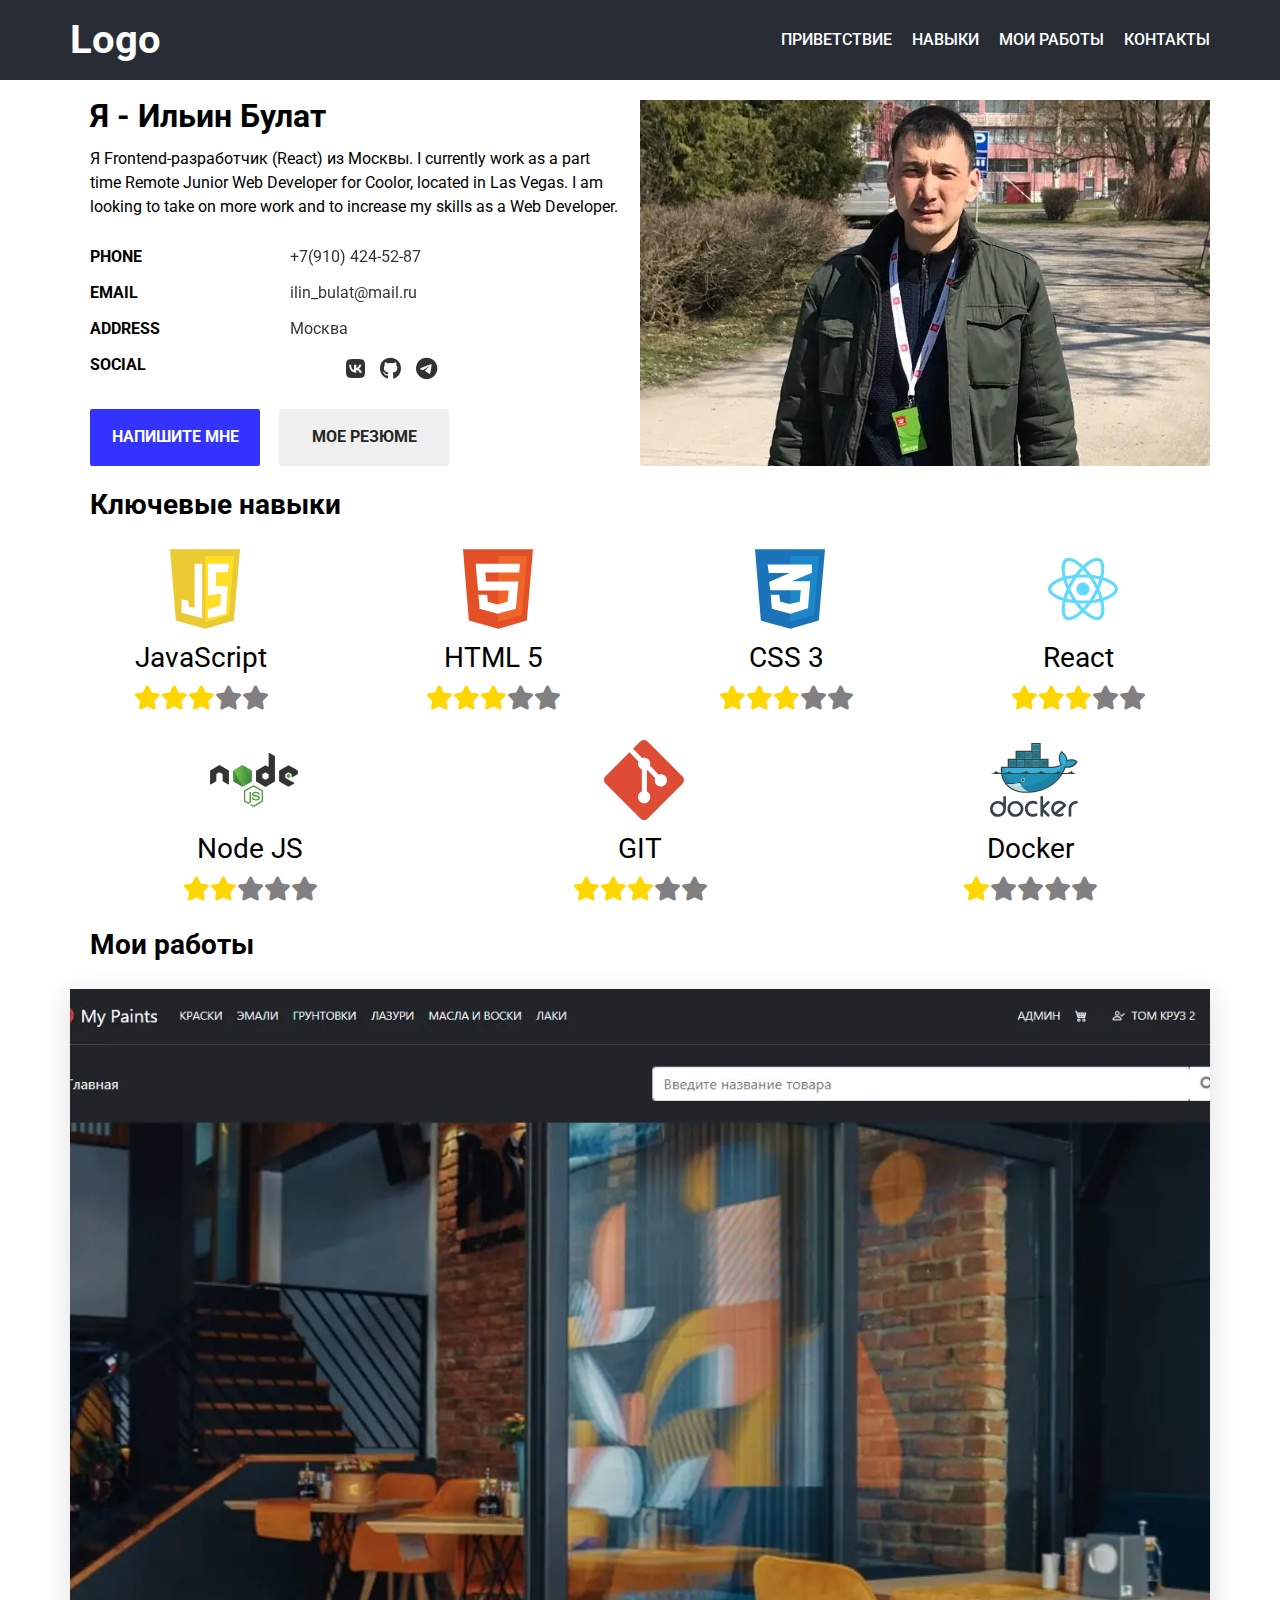
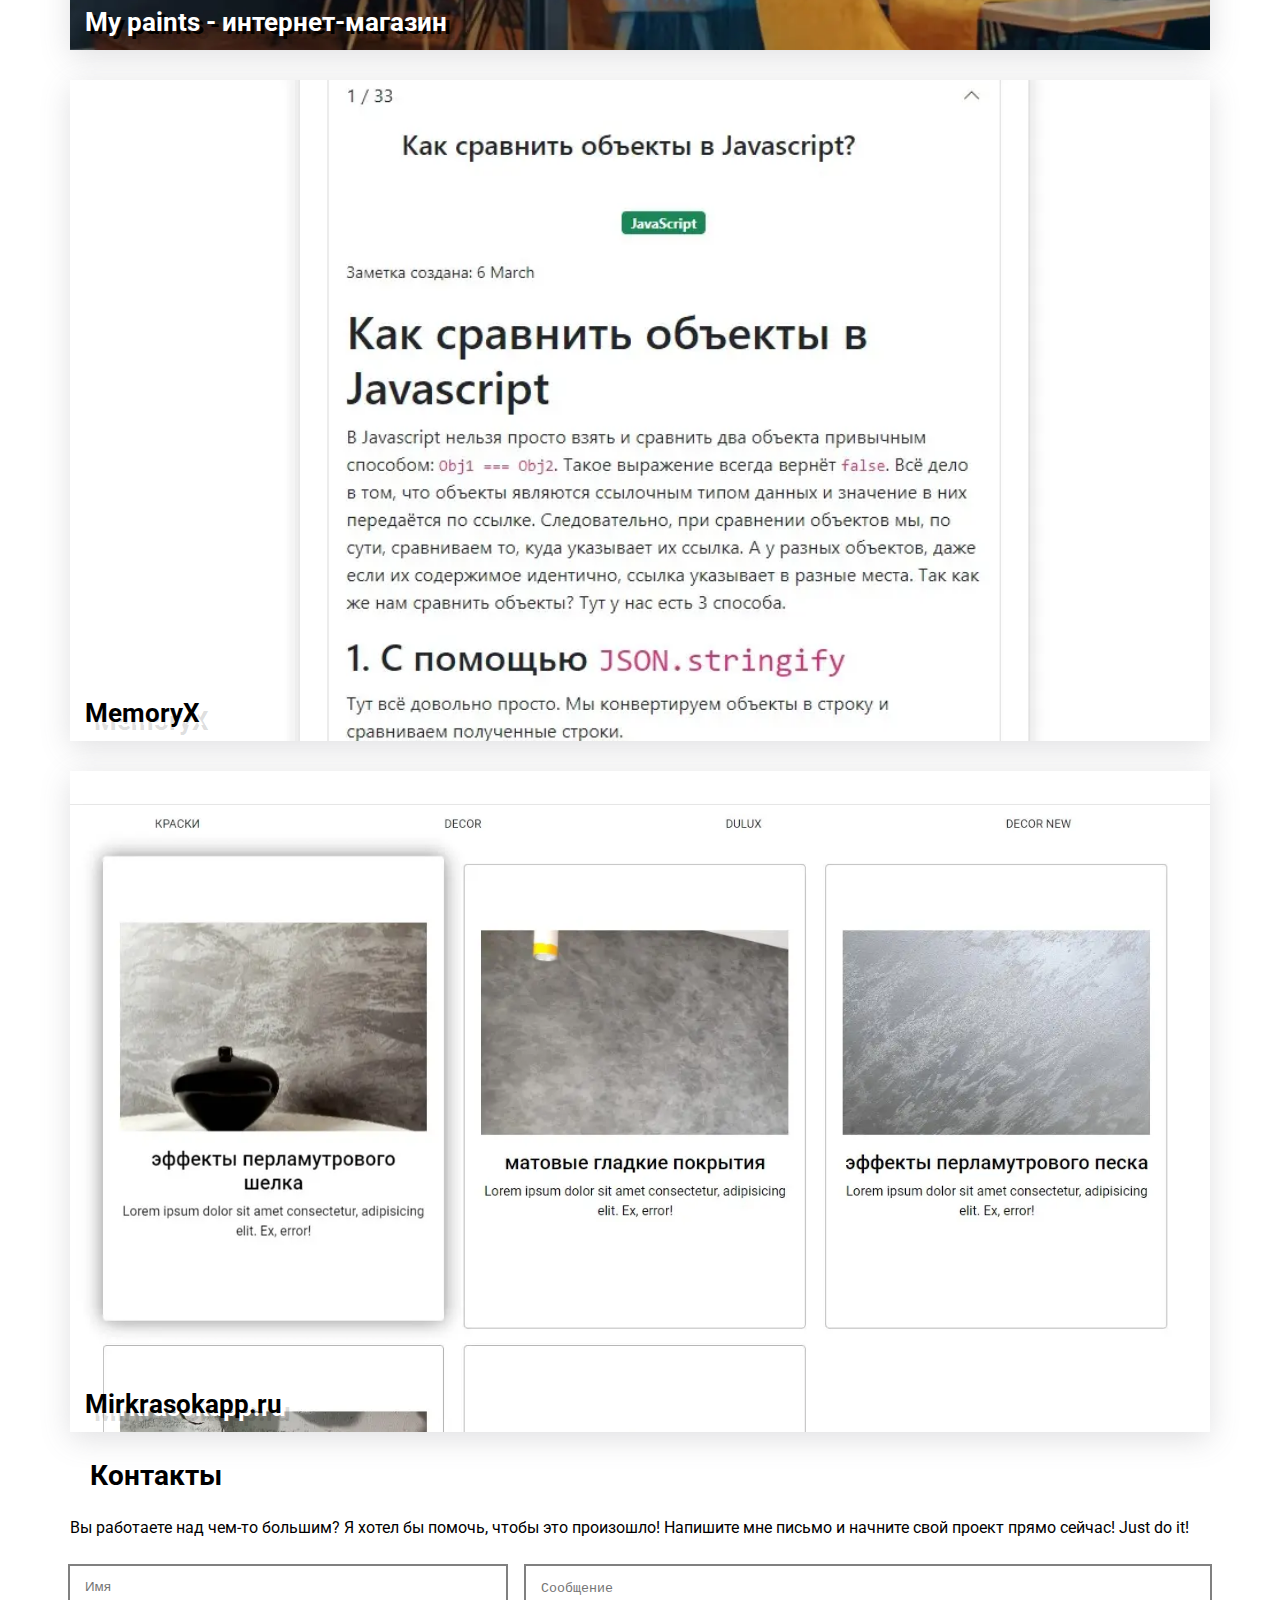
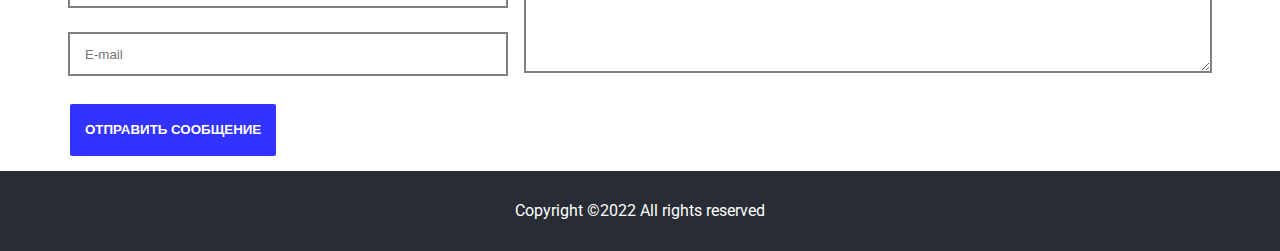
==== commit fc474dee: "fixed big svg-files" ====
--- a/index.html
+++ b/index.html
@@ -3,7 +3,7 @@
   <head>
   <meta charset="UTF-8" />
   <meta http-equiv="X-UA-Compatible" content="IE=edge" />
-  <link rel="stylesheet" href="css/style.min.css" />
+  <link rel="stylesheet" href="css/style.min.css?_v=20220416014015" />
 
   <link
     rel="apple-touch-icon"
@@ -136,7 +136,7 @@
                 </div>
               </div>
               <div class="about-me__image">
-                <img src="img/main-image.jpg" alt="main " />
+                <picture><source srcset="img/main-image.webp" type="image/webp"><img src="img/main-image.jpg" alt="main " /></picture>
               </div>
             </div>
           </section>
@@ -297,7 +297,7 @@
                     </div>
                   </div>
                   <div class="gallery-works__image">
-                    <img src="img/slider/mypaints.jpg" alt="" />
+                    <picture><source srcset="img/slider/mypaints.webp" type="image/webp"><img src="img/slider/mypaints.jpg" alt="" /></picture>
                   </div>
                   <div class="gallery-works__actions action-gallery">
                     <div class="action-gallery__body">
@@ -326,7 +326,7 @@
                     <div class="gallery-works__title">MemoryX</div>
                   </div>
                   <div class="gallery-works__image">
-                    <img src="img/slider/memoryx.jpg" alt="" />
+                    <picture><source srcset="img/slider/memoryx.webp" type="image/webp"><img src="img/slider/memoryx.jpg" alt="" /></picture>
                   </div>
                   <div class="gallery-works__actions action-gallery">
                     <div class="action-gallery__body">
@@ -356,7 +356,7 @@
                   </div>
 
                   <div class="gallery-works__image">
-                    <img src="img/slider/mirkrasokapp5.jpg" alt="" />
+                    <picture><source srcset="img/slider/mirkrasokapp5.webp" type="image/webp"><img src="img/slider/mirkrasokapp5.jpg" alt="" /></picture>
                   </div>
                   <div class="gallery-works__actions action-gallery">
                     <div class="action-gallery__body">
@@ -507,6 +507,6 @@
       </div>
     </div>
 
-    <script src="js/app.min.js"></script>
+    <script src="js/app.min.js?_v=20220416014015"></script>
   </body>
 </html>
--- a/css/style.min.css
+++ b/css/style.min.css
@@ -1 +1 @@
-@import url(https://fonts.googleapis.com/css?family=Roboto:300,regular,italic,500,700&display=swap);@font-face{font-family:icons;font-display:swap;src:url(../fonts/icons.woff2) format("woff2"),url(../fonts/icons.woff) format("woff");font-weight:400;font-style:normal}[class*=_icon-]:before{font-family:icons;font-style:normal;font-weight:400;font-variant:normal;text-transform:none;line-height:1;-webkit-font-smoothing:antialiased;-moz-osx-font-smoothing:grayscale}[class*=_icon-]:before{display:block}._icon-facebook:before{content:"\e900"}._icon-github:before{content:"\e901"}._icon-instagram:before{content:"\e902"}._icon-link:before{content:"\e903"}._icon-mail:before{content:"\e904"}._icon-star:before{content:"\e905"}._icon-telegram:before{content:"\e906"}._icon-vk:before{content:"\e907"}*,::after,::before{padding:0;margin:0;border:0;box-sizing:border-box}a{text-decoration:none;color:inherit}li,ol,ul{list-style:none}img{vertical-align:top}h1,h2,h3,h4,h5,h6{font-weight:inherit;font-size:inherit}body,html{height:100%;line-height:1}body._lock{overflow:hidden}body{color:#000;font-family:Roboto,sans-serif;font-size:16px}body.lock{overflow:hidden;touch-action:none}.wrapper{width:100%;min-height:100%;overflow:hidden;display:flex;flex-direction:column}.wrapper>main{flex:1 1 auto}.__container{max-width:1180px;margin:0 auto;padding:0 20px}@media (max-width:47.99875em){.__container{padding:0 5px}}@media (min-width:75.625em){.about-me{margin-top:6.25rem}}@media (min-width:20em) and (max-width:75.625em){.about-me{margin-top:calc(5.625rem + .625 * (((100vw - 20rem))/ ((55.625))))}}@media (max-width:20em){.about-me{margin-top:5.625rem}}.about-me__row{display:flex}@media (min-width:75.625em){.about-me__row{margin-bottom:1.5625rem}}@media (min-width:20em) and (max-width:75.625em){.about-me__row{margin-bottom:calc(1.25rem + .3125 * (((100vw - 20rem))/ ((55.625))))}}@media (max-width:20em){.about-me__row{margin-bottom:1.25rem}}@media (max-width:61.99875em){.about-me__row{flex-direction:column-reverse}}.about-me__body{flex:0 1 50%}@media (min-width:75.625em){.about-me__body{margin-right:1.25rem}}@media (min-width:20em) and (max-width:75.625em){.about-me__body{margin-right:calc(.9375rem + .3125 * (((100vw - 20rem))/ ((55.625))))}}@media (max-width:20em){.about-me__body{margin-right:.9375rem}}@media (min-width:75.625em){.about-me__body{margin-left:1.25rem}}@media (min-width:20em) and (max-width:75.625em){.about-me__body{margin-left:calc(.9375rem + .3125 * (((100vw - 20rem))/ ((55.625))))}}@media (max-width:20em){.about-me__body{margin-left:.9375rem}}.about-me__title{margin:0 0 15px 0}.about-me__text{line-height:150%;margin-bottom:30px}.about-me__image{flex:1 0 50%;position:relative}@media (max-width:61.99875em){.about-me__image{padding-top:65%}}@media (max-width:61.99875em) and (min-width:75.625em){.about-me__image{margin-bottom:3.125rem}}@media (max-width:61.99875em) and (min-width:20em) and (max-width:75.625em){.about-me__image{margin-bottom:calc(1.25rem + 1.875 * (((100vw - 20rem))/ ((55.625))))}}@media (max-width:61.99875em) and (max-width:20em){.about-me__image{margin-bottom:1.25rem}}.about-me__image img{position:absolute;top:0;left:0;width:100%;height:100%;object-fit:cover}@media (max-width:30.625em){.about-me__buttons{display:flex;flex-direction:column}}.about-me__button{margin:0 15px 0 0}@media (max-width:30.625em){.about-me__button{margin:10px 0 0 0}}.title{font-weight:700}@media (min-width:75.625em){.title{font-size:2rem}}@media (min-width:20em) and (max-width:75.625em){.title{font-size:calc(1.625rem + .375 * (((100vw - 20rem))/ ((55.625))))}}@media (max-width:20em){.title{font-size:1.625rem}}@media (min-width:75.625em){.title_section{font-size:1.75rem}}@media (min-width:20em) and (max-width:75.625em){.title_section{font-size:calc(1.25rem + .5 * (((100vw - 20rem))/ ((55.625))))}}@media (max-width:20em){.title_section{font-size:1.25rem}}.info{margin-bottom:30px}.info__item{margin-bottom:20px}@media (max-width:28.125em){.info__item{display:flex;flex-direction:column;justify-content:center;align-items:center}}.info__label{text-transform:uppercase;font-weight:700;float:left;display:block}@media (max-width:28.125em){.info__label{margin:0 0 15px 0}}.info__text{display:block;font-size:16px;opacity:.8}@media (min-width:30.625em){.info__text{padding-left:12.5rem}}@media (min-width:28.125em) and (max-width:30.625em){.info__text{padding-left:calc(6.25rem + 6.25 * (((100vw - 28.125rem))/ ((2.5))))}}@media (max-width:61.99875empx){.info__text{padding-left:60px}}.button{line-height:1.66;text-transform:uppercase;font-weight:700;color:#252525;-webkit-transition:all .3s ease;-o-transition:all .3s ease;transition:all .3s ease;min-width:170px;text-align:center;padding:15px;display:inline-block;border:none;border-radius:2px;background:#efefef}.button:hover{box-shadow:10px 10px 20px rgba(37,37,37,.2)}.button_blue{background:#33f;color:#fff}.button_blue:hover{box-shadow:10px 10px 20px rgba(51,51,255,.2)}.social{display:flex;align-items:center;justify-content:start}.social__item{font-size:22px;color:inherit;transition:color .3s ease 0s}.social__item:not(:last-child){margin-right:15px}.social__item:hover{color:#33f}.skills__main-title{margin:0 0 30px 20px}.skills__items{display:flex;flex-wrap:wrap;margin:0 -15px}.skills__item{display:flex;flex:1 1 25%;flex-direction:column;align-items:center;margin-bottom:1.875em;padding:0 15px}.skills__icon{flex:0 0 80px;position:relative;width:80px;margin-bottom:.9375em}.skills__icon img{position:absolute;top:0;left:0;width:110%;height:100%;object-fit:contain}.skills__title{margin-bottom:.5em}@media (min-width:75.625em){.skills__title{font-size:1.75rem}}@media (min-width:20em) and (max-width:75.625em){.skills__title{font-size:calc(1.25rem + .5 * (((100vw - 20rem))/ ((55.625))))}}@media (max-width:20em){.skills__title{font-size:1.25rem}}.raiting{display:flex;justify-content:center;align-items:center}.raiting__item{font-size:24px;color:grey}.raiting__item_checked{color:gold}.gallery-works__main-title{margin:0 0 30px 20px}.gallery-works__row{display:flex;flex-wrap:wrap}.gallery-works__column{flex:1 0 100%;position:relative}@media (min-width:75.625em){.gallery-works__column{margin-bottom:1.875rem}}@media (min-width:20em) and (max-width:75.625em){.gallery-works__column{margin-bottom:calc(.9375rem + .9375 * (((100vw - 20rem))/ ((55.625))))}}@media (max-width:20em){.gallery-works__column{margin-bottom:.9375rem}}.gallery-works__item{overflow:hidden;background:grey;position:relative;box-shadow:rgba(100,100,111,.2) 0 7px 29px 0}.gallery-works__item:hover .gallery-works__image img{transform:scale3d(1.1,1.1,1)}.gallery-works__item:hover .gallery-works__actions{opacity:1;visibility:visible}.gallery-works__item:hover .gallery-works__body{opacity:0}.gallery-works__body{position:absolute;bottom:15px;left:15px;z-index:3;color:#fff;display:flex;flex-direction:column;align-items:center;transition:opacity .5s ease 0s}.gallery-works__title{font-weight:700;color:#000;text-shadow:4px 3px 0 #fff,9px 8px 0 rgba(0,0,0,.15)}@media (min-width:75.625em){.gallery-works__title{font-size:1.625rem}}@media (min-width:20em) and (max-width:75.625em){.gallery-works__title{font-size:calc(1rem + .625 * (((100vw - 20rem))/ ((55.625))))}}@media (max-width:20em){.gallery-works__title{font-size:1rem}}.gallery-works__title_white{color:#fff;text-shadow:4px 3px 0 #000,9px 8px 0 rgba(0,0,0,.15)}.gallery-works__image{position:relative;padding-top:58%}.gallery-works__image img{position:absolute;top:0;left:0;width:100%;height:100%;object-fit:cover;transition:transform .3s ease 0s;z-index:2}.gallery-works__actions{opacity:0;visibility:hidden;position:absolute;width:100%;height:100%;top:0;left:0;z-index:3;background:rgba(20,20,20,.74);display:flex;flex-direction:column;justify-content:center;align-items:center;transition:all .4s ease 0s}.action-gallery__body{display:flex;flex-direction:column;align-items:center}.action-gallery__title{line-height:1.5;color:#fff;flex:1 1 100%;text-align:center;margin-bottom:20px}@media (min-width:75.625em){.action-gallery__title{font-size:2.125rem}}@media (min-width:20em) and (max-width:75.625em){.action-gallery__title{font-size:calc(1rem + 1.125 * (((100vw - 20rem))/ ((55.625))))}}@media (max-width:20em){.action-gallery__title{font-size:1rem}}.action-gallery__links{display:flex}.action-gallery__link{display:flex;align-items:center;line-height:1.2;color:#fff;transition:color .3s ease 0s}@media (min-width:75.625em){.action-gallery__link{font-size:2rem}}@media (min-width:20em) and (max-width:75.625em){.action-gallery__link{font-size:calc(1.5rem + .5 * (((100vw - 20rem))/ ((55.625))))}}@media (max-width:20em){.action-gallery__link{font-size:1.5rem}}.action-gallery__link:not(:last-child){margin-right:30px}.action-gallery__link:hover{color:#33f}.create-message__header{margin-bottom:30px}.create-message__title{margin:0 0 30px 20px}.create-message__buttons{flex:1 1 100%;margin-top:30px}@media (max-width:34.375em){.create-message__buttons{display:flex;flex-direction:column}}.create-message__button{margin-bottom:15px}@media (min-width:34.375em){.create-message__button:not(:last-child){margin-right:30px}}.form{display:flex;flex-wrap:wrap}@media (max-width:47.99875em){.form{flex-direction:column}}.form__leftside{flex:1 1 40%;padding:0 20px 0 0;display:flex;flex-direction:column;justify-content:space-between}@media (max-width:47.99875em){.form__leftside{padding:0;margin-bottom:20px}}.form__input{height:40px;width:100%;outline:2px solid gray;padding:0 0 0 15px;transition:all .3s ease 0s}.form__input:focus{outline:2px solid #33f}.form__input:focus::placeholder{font-size:0}.form__input:not(:last-child){margin-bottom:20px}.form__rigthside{flex:1 1 60%}.form__message{width:100%;outline:2px solid gray;padding:15px 0 0 15px;transition:all .3s ease 0s}.form__message:focus{outline:2px solid #33f}.form__message:focus::placeholder{font-size:0}.popup{position:fixed;width:100%;height:100%;background-color:rgba(0,0,0,.8);top:0;left:0;z-index:1000;visibility:hidden;opacity:0;overflow-y:auto;overflow-x:hidden;transition:all .8s ease 0s}.popup.open{opacity:1;visibility:visible}.popup.open .popup__content{transform:translate(0,0);opacity:1}.popup__body{min-height:100%;display:flex;justify-content:center;align-items:center;padding:30px 10px}.popup__content{background-color:#fff;color:#25274d;max-width:900px;opacity:0;transition:all .8s ease 0s;transform:translate(0,-100%)}@media (min-width:75.625em){.popup__content{padding:1.875rem}}@media (min-width:20em) and (max-width:75.625em){.popup__content{padding:calc(.9375rem + .9375 * (((100vw - 20rem))/ ((55.625))))}}@media (max-width:20em){.popup__content{padding:.9375rem}}.popup__content_message-success{color:green}@media (min-width:75.625em){.popup__content_message-success{padding:3.75rem}}@media (min-width:20em) and (max-width:75.625em){.popup__content_message-success{padding:calc(1.875rem + 1.875 * (((100vw - 20rem))/ ((55.625))))}}@media (max-width:20em){.popup__content_message-success{padding:1.875rem}}@media (min-width:75.625em){.popup__content_message-success{font-size:1.5rem}}@media (min-width:20em) and (max-width:75.625em){.popup__content_message-success{font-size:calc(1rem + .5 * (((100vw - 20rem))/ ((55.625))))}}@media (max-width:20em){.popup__content_message-success{font-size:1rem}}.header{position:fixed;top:0;left:0;width:100%;background-color:#282c34;z-index:999}.header__container{display:flex;justify-content:space-between;align-items:center;height:80px}.header__logo{position:relative;z-index:2;font-size:40px;font-weight:700;color:#fff}@media (max-width:47.99875em){.menu__body{position:fixed;background-color:rgba(40,44,52,.8);top:0;left:-100%;width:100%;height:100%;padding:100px 0 20px 0;transition:left .3s ease 0s;overflow:auto}.menu__body:after{content:"";background-color:#282c34;position:fixed;top:0;left:0;width:100%;height:80px}}.menu__body._active{left:0}.menu__list{display:flex;justify-content:center}.menu__list li{margin-right:20px}.menu__list li:last-child{margin-right:0}@media (max-width:47.99875em){.menu__list{display:block;text-align:center}.menu__list li{margin:0 0 30px 0}.menu__list li:last-child{margin:0}}.menu__link{text-transform:uppercase;font-size:16px;font-weight:500;color:#fff;transition:all .3s ease 0s}.menu__link:hover{text-decoration:underline;color:#33f}@media (max-width:47.99875em){.menu__link{font-size:20px}}.icon-menu{display:none}@media (max-width:47.99875em){.icon-menu{display:block;position:relative;width:30px;height:20px;position:relative;z-index:3}.icon-menu span{position:absolute;background-color:#fff;position:absolute;left:0;width:100%;height:2px;top:9px;transition:all .3s ease 0s}.icon-menu:after,.icon-menu:before{content:"";background-color:#fff;position:absolute;width:100%;height:2px;left:0;transition:all .3s ease 0s}.icon-menu:before{top:0}.icon-menu:after{bottom:0}.icon-menu._active span{transform:scale(0)}.icon-menu._active:before{transform:rotate(45deg);top:9px}.icon-menu._active:after{transform:rotate(-45deg);bottom:9px}}.footer{background-color:#282c34}.footer__container{display:flex;justify-content:center;align-items:center;height:80px;color:#fff}+@import url(https://fonts.googleapis.com/css?family=Roboto:300,regular,italic,500,700&display=swap);@font-face{font-family:icons;font-display:swap;src:url(../fonts/icons.woff2) format("woff2"),url(../fonts/icons.woff) format("woff");font-weight:400;font-style:normal}[class*=_icon-]:before{font-family:icons;font-style:normal;font-weight:400;font-variant:normal;text-transform:none;line-height:1;-webkit-font-smoothing:antialiased;-moz-osx-font-smoothing:grayscale}[class*=_icon-]:before{display:block}._icon-facebook:before{content:"\e900"}._icon-github:before{content:"\e901"}._icon-instagram:before{content:"\e902"}._icon-link:before{content:"\e903"}._icon-mail:before{content:"\e904"}._icon-star:before{content:"\e905"}._icon-telegram:before{content:"\e906"}._icon-vk:before{content:"\e907"}*,::after,::before{padding:0;margin:0;border:0;-webkit-box-sizing:border-box;box-sizing:border-box}a{text-decoration:none;color:inherit}li,ol,ul{list-style:none}img{vertical-align:top}h1,h2,h3,h4,h5,h6{font-weight:inherit;font-size:inherit}body,html{height:100%;line-height:1}body._lock{overflow:hidden}body{color:#000;font-family:Roboto,sans-serif;font-size:16px}body.lock{overflow:hidden;-ms-touch-action:none;touch-action:none}.wrapper{width:100%;min-height:100%;overflow:hidden;display:-webkit-box;display:-ms-flexbox;display:flex;-webkit-box-orient:vertical;-webkit-box-direction:normal;-ms-flex-direction:column;flex-direction:column}.wrapper>main{-webkit-box-flex:1;-ms-flex:1 1 auto;flex:1 1 auto}.__container{max-width:1180px;margin:0 auto;padding:0 20px}.about-me__row{display:-webkit-box;display:-ms-flexbox;display:flex}.about-me__body{-webkit-box-flex:0;-ms-flex:0 1 50%;flex:0 1 50%}.about-me__title{margin:0 0 15px 0}.about-me__text{line-height:150%;margin-bottom:30px}.about-me__image{-webkit-box-flex:1;-ms-flex:1 0 50%;flex:1 0 50%;position:relative}.about-me__image img{position:absolute;top:0;left:0;width:100%;height:100%;-o-object-fit:cover;object-fit:cover}.about-me__button{margin:0 15px 0 0}.title{font-weight:700}.info{margin-bottom:30px}.info__item{margin-bottom:20px}.info__label{text-transform:uppercase;font-weight:700;float:left;display:block}.info__text{display:block;font-size:16px;opacity:.8}.button{line-height:1.66;text-transform:uppercase;font-weight:700;color:#252525;-webkit-transition:all .3s ease;-o-transition:all .3s ease;transition:all .3s ease;min-width:170px;text-align:center;padding:15px;display:inline-block;border:none;border-radius:2px;background:#efefef}.button:hover{-webkit-box-shadow:10px 10px 20px rgba(37,37,37,.2);box-shadow:10px 10px 20px rgba(37,37,37,.2)}.button_blue{background:#33f;color:#fff}.button_blue:hover{-webkit-box-shadow:10px 10px 20px rgba(51,51,255,.2);box-shadow:10px 10px 20px rgba(51,51,255,.2)}.social{display:-webkit-box;display:-ms-flexbox;display:flex;-webkit-box-align:center;-ms-flex-align:center;align-items:center;-webkit-box-pack:start;-ms-flex-pack:start;justify-content:start}.social__item{font-size:22px;color:inherit;-webkit-transition:color .3s ease 0s;-o-transition:color .3s ease 0s;transition:color .3s ease 0s}.social__item:not(:last-child){margin-right:15px}.social__item:hover{color:#33f}.skills__main-title{margin:0 0 30px 20px}.skills__items{display:-webkit-box;display:-ms-flexbox;display:flex;-ms-flex-wrap:wrap;flex-wrap:wrap;margin:0 -15px}.skills__item{display:-webkit-box;display:-ms-flexbox;display:flex;-webkit-box-flex:1;-ms-flex:1 1 25%;flex:1 1 25%;-webkit-box-orient:vertical;-webkit-box-direction:normal;-ms-flex-direction:column;flex-direction:column;-webkit-box-align:center;-ms-flex-align:center;align-items:center;margin-bottom:1.875em;padding:0 15px}.skills__icon{-webkit-box-flex:0;-ms-flex:0 0 80px;flex:0 0 80px;position:relative;width:80px;margin-bottom:.9375em}.skills__icon img{position:absolute;top:0;left:0;width:110%;height:100%;-o-object-fit:contain;object-fit:contain}.skills__title{margin-bottom:.5em}.raiting{display:-webkit-box;display:-ms-flexbox;display:flex;-webkit-box-pack:center;-ms-flex-pack:center;justify-content:center;-webkit-box-align:center;-ms-flex-align:center;align-items:center}.raiting__item{font-size:24px;color:grey}.raiting__item_checked{color:gold}.gallery-works__main-title{margin:0 0 30px 20px}.gallery-works__row{display:-webkit-box;display:-ms-flexbox;display:flex;-ms-flex-wrap:wrap;flex-wrap:wrap}.gallery-works__column{-webkit-box-flex:1;-ms-flex:1 0 100%;flex:1 0 100%;position:relative}.gallery-works__item{overflow:hidden;background:grey;position:relative;-webkit-box-shadow:rgba(100,100,111,.2) 0 7px 29px 0;box-shadow:rgba(100,100,111,.2) 0 7px 29px 0}.gallery-works__item:hover .gallery-works__image img{-webkit-transform:scale3d(1.1,1.1,1);transform:scale3d(1.1,1.1,1)}.gallery-works__item:hover .gallery-works__actions{opacity:1;visibility:visible}.gallery-works__item:hover .gallery-works__body{opacity:0}.gallery-works__body{position:absolute;bottom:15px;left:15px;z-index:3;color:#fff;display:-webkit-box;display:-ms-flexbox;display:flex;-webkit-box-orient:vertical;-webkit-box-direction:normal;-ms-flex-direction:column;flex-direction:column;-webkit-box-align:center;-ms-flex-align:center;align-items:center;-webkit-transition:opacity .5s ease 0s;-o-transition:opacity .5s ease 0s;transition:opacity .5s ease 0s}.gallery-works__title{font-weight:700;color:#000;text-shadow:4px 3px 0 #fff,9px 8px 0 rgba(0,0,0,.15)}.gallery-works__title_white{color:#fff;text-shadow:4px 3px 0 #000,9px 8px 0 rgba(0,0,0,.15)}.gallery-works__image{position:relative;padding-top:58%}.gallery-works__image img{position:absolute;top:0;left:0;width:100%;height:100%;-o-object-fit:cover;object-fit:cover;-webkit-transition:-webkit-transform .3s ease 0s;transition:-webkit-transform .3s ease 0s;-o-transition:transform .3s ease 0s;transition:transform .3s ease 0s;transition:transform .3s ease 0s,-webkit-transform .3s ease 0s;z-index:2}.gallery-works__actions{opacity:0;visibility:hidden;position:absolute;width:100%;height:100%;top:0;left:0;z-index:3;background:rgba(20,20,20,.74);display:-webkit-box;display:-ms-flexbox;display:flex;-webkit-box-orient:vertical;-webkit-box-direction:normal;-ms-flex-direction:column;flex-direction:column;-webkit-box-pack:center;-ms-flex-pack:center;justify-content:center;-webkit-box-align:center;-ms-flex-align:center;align-items:center;-webkit-transition:all .4s ease 0s;-o-transition:all .4s ease 0s;transition:all .4s ease 0s}.action-gallery__body{display:-webkit-box;display:-ms-flexbox;display:flex;-webkit-box-orient:vertical;-webkit-box-direction:normal;-ms-flex-direction:column;flex-direction:column;-webkit-box-align:center;-ms-flex-align:center;align-items:center}.action-gallery__title{line-height:1.5;color:#fff;-webkit-box-flex:1;-ms-flex:1 1 100%;flex:1 1 100%;text-align:center;margin-bottom:20px}.action-gallery__links{display:-webkit-box;display:-ms-flexbox;display:flex}.action-gallery__link{display:-webkit-box;display:-ms-flexbox;display:flex;-webkit-box-align:center;-ms-flex-align:center;align-items:center;line-height:1.2;color:#fff;-webkit-transition:color .3s ease 0s;-o-transition:color .3s ease 0s;transition:color .3s ease 0s}.action-gallery__link:not(:last-child){margin-right:30px}.action-gallery__link:hover{color:#33f}.create-message__header{margin-bottom:30px}.create-message__title{margin:0 0 30px 20px}.create-message__buttons{-webkit-box-flex:1;-ms-flex:1 1 100%;flex:1 1 100%;margin-top:30px}.create-message__button{margin-bottom:15px}.form{display:-webkit-box;display:-ms-flexbox;display:flex;-ms-flex-wrap:wrap;flex-wrap:wrap}.form__leftside{-webkit-box-flex:1;-ms-flex:1 1 40%;flex:1 1 40%;padding:0 20px 0 0;display:-webkit-box;display:-ms-flexbox;display:flex;-webkit-box-orient:vertical;-webkit-box-direction:normal;-ms-flex-direction:column;flex-direction:column;-webkit-box-pack:justify;-ms-flex-pack:justify;justify-content:space-between}.form__input{height:40px;width:100%;outline:2px solid gray;padding:0 0 0 15px;-webkit-transition:all .3s ease 0s;-o-transition:all .3s ease 0s;transition:all .3s ease 0s}.form__input:focus{outline:2px solid #33f}.form__input:focus::-webkit-input-placeholder{font-size:0}.form__input:focus::-moz-placeholder{font-size:0}.form__input:focus:-ms-input-placeholder{font-size:0}.form__input:focus::-ms-input-placeholder{font-size:0}.form__input:focus::placeholder{font-size:0}.form__input:not(:last-child){margin-bottom:20px}.form__rigthside{-webkit-box-flex:1;-ms-flex:1 1 60%;flex:1 1 60%}.form__message{width:100%;outline:2px solid gray;padding:15px 0 0 15px;-webkit-transition:all .3s ease 0s;-o-transition:all .3s ease 0s;transition:all .3s ease 0s}.form__message:focus{outline:2px solid #33f}.form__message:focus::-webkit-input-placeholder{font-size:0}.form__message:focus::-moz-placeholder{font-size:0}.form__message:focus:-ms-input-placeholder{font-size:0}.form__message:focus::-ms-input-placeholder{font-size:0}.form__message:focus::placeholder{font-size:0}.popup{position:fixed;width:100%;height:100%;background-color:rgba(0,0,0,.8);top:0;left:0;z-index:1000;visibility:hidden;opacity:0;overflow-y:auto;overflow-x:hidden;-webkit-transition:all .8s ease 0s;-o-transition:all .8s ease 0s;transition:all .8s ease 0s}.popup.open{opacity:1;visibility:visible}.popup.open .popup__content{-webkit-transform:translate(0,0);-ms-transform:translate(0,0);transform:translate(0,0);opacity:1}.popup__body{min-height:100%;display:-webkit-box;display:-ms-flexbox;display:flex;-webkit-box-pack:center;-ms-flex-pack:center;justify-content:center;-webkit-box-align:center;-ms-flex-align:center;align-items:center;padding:30px 10px}.popup__content{background-color:#fff;color:#25274d;max-width:900px;opacity:0;-webkit-transition:all .8s ease 0s;-o-transition:all .8s ease 0s;transition:all .8s ease 0s;-webkit-transform:translate(0,-100%);-ms-transform:translate(0,-100%);transform:translate(0,-100%)}.popup__content_message-success{color:green}.header{position:fixed;top:0;left:0;width:100%;background-color:#282c34;z-index:999}.header__container{display:-webkit-box;display:-ms-flexbox;display:flex;-webkit-box-pack:justify;-ms-flex-pack:justify;justify-content:space-between;-webkit-box-align:center;-ms-flex-align:center;align-items:center;height:80px}.header__logo{position:relative;z-index:2;font-size:40px;font-weight:700;color:#fff}.menu__body._active{left:0}.menu__list{display:-webkit-box;display:-ms-flexbox;display:flex;-webkit-box-pack:center;-ms-flex-pack:center;justify-content:center}.menu__list li{margin-right:20px}.menu__list li:last-child{margin-right:0}.menu__link{text-transform:uppercase;font-size:16px;font-weight:500;color:#fff;-webkit-transition:all .3s ease 0s;-o-transition:all .3s ease 0s;transition:all .3s ease 0s}.menu__link:hover{text-decoration:underline;color:#33f}.icon-menu{display:none}.footer{background-color:#282c34}.footer__container{display:-webkit-box;display:-ms-flexbox;display:flex;-webkit-box-pack:center;-ms-flex-pack:center;justify-content:center;-webkit-box-align:center;-ms-flex-align:center;align-items:center;height:80px;color:#fff}@media (min-width:30.625em){.info__text{padding-left:12.5rem}}@media (min-width:34.375em){.create-message__button:not(:last-child){margin-right:30px}}@media (min-width:75.625em){.about-me{margin-top:6.25rem}.about-me__row{margin-bottom:1.5625rem}.about-me__body{margin-right:1.25rem}.about-me__body{margin-left:1.25rem}.title{font-size:2rem}.title_section{font-size:1.75rem}.skills__title{font-size:1.75rem}.gallery-works__column{margin-bottom:1.875rem}.gallery-works__title{font-size:1.625rem}.action-gallery__title{font-size:2.125rem}.action-gallery__link{font-size:2rem}.popup__content{padding:1.875rem}.popup__content_message-success{padding:3.75rem}.popup__content_message-success{font-size:1.5rem}}@media (max-width:20em){.about-me{margin-top:5.625rem}.about-me__row{margin-bottom:1.25rem}.about-me__body{margin-right:.9375rem}.about-me__body{margin-left:.9375rem}.title{font-size:1.625rem}.title_section{font-size:1.25rem}.skills__title{font-size:1.25rem}.gallery-works__column{margin-bottom:.9375rem}.gallery-works__title{font-size:1rem}.action-gallery__title{font-size:1rem}.action-gallery__link{font-size:1.5rem}.popup__content{padding:.9375rem}.popup__content_message-success{padding:1.875rem}.popup__content_message-success{font-size:1rem}}@media (max-width:61.99875em){.about-me__row{-webkit-box-orient:vertical;-webkit-box-direction:reverse;-ms-flex-direction:column-reverse;flex-direction:column-reverse}.about-me__image{padding-top:65%}}@media (max-width:61.99875em) and (max-width:20em){.about-me__image{margin-bottom:1.25rem}}@media (max-width:61.99875empx){.info__text{padding-left:60px}}@media (max-width:47.99875em){.__container{padding:0 5px}.form{-webkit-box-orient:vertical;-webkit-box-direction:normal;-ms-flex-direction:column;flex-direction:column}.form__leftside{padding:0;margin-bottom:20px}.menu__body{position:fixed;background-color:rgba(40,44,52,.8);top:0;left:-100%;width:100%;height:100%;padding:100px 0 20px 0;-webkit-transition:left .3s ease 0s;-o-transition:left .3s ease 0s;transition:left .3s ease 0s;overflow:auto}.menu__body:after{content:"";background-color:#282c34;position:fixed;top:0;left:0;width:100%;height:80px}.menu__list{display:block;text-align:center}.menu__list li{margin:0 0 30px 0}.menu__list li:last-child{margin:0}.menu__link{font-size:20px}.icon-menu{display:block;position:relative;width:30px;height:20px;position:relative;z-index:3}.icon-menu span{position:absolute;background-color:#fff;position:absolute;left:0;width:100%;height:2px;top:9px;-webkit-transition:all .3s ease 0s;-o-transition:all .3s ease 0s;transition:all .3s ease 0s}.icon-menu:after,.icon-menu:before{content:"";background-color:#fff;position:absolute;width:100%;height:2px;left:0;-webkit-transition:all .3s ease 0s;-o-transition:all .3s ease 0s;transition:all .3s ease 0s}.icon-menu:before{top:0}.icon-menu:after{bottom:0}.icon-menu._active span{-webkit-transform:scale(0);-ms-transform:scale(0);transform:scale(0)}.icon-menu._active:before{-webkit-transform:rotate(45deg);-ms-transform:rotate(45deg);transform:rotate(45deg);top:9px}.icon-menu._active:after{-webkit-transform:rotate(-45deg);-ms-transform:rotate(-45deg);transform:rotate(-45deg);bottom:9px}}@media (max-width:34.375em){.create-message__buttons{display:-webkit-box;display:-ms-flexbox;display:flex;-webkit-box-orient:vertical;-webkit-box-direction:normal;-ms-flex-direction:column;flex-direction:column}}@media (max-width:30.625em){.about-me__buttons{display:-webkit-box;display:-ms-flexbox;display:flex;-webkit-box-orient:vertical;-webkit-box-direction:normal;-ms-flex-direction:column;flex-direction:column}.about-me__button{margin:10px 0 0 0}}@media (max-width:28.125em){.info__item{display:-webkit-box;display:-ms-flexbox;display:flex;-webkit-box-orient:vertical;-webkit-box-direction:normal;-ms-flex-direction:column;flex-direction:column;-webkit-box-pack:center;-ms-flex-pack:center;justify-content:center;-webkit-box-align:center;-ms-flex-align:center;align-items:center}.info__label{margin:0 0 15px 0}}@media (min-width:20em) and (max-width:75.625em){.about-me{margin-top:calc(5.625rem + .625 * (((100vw - 20rem))/ ((55.625))))}.about-me__row{margin-bottom:calc(1.25rem + .3125 * (((100vw - 20rem))/ ((55.625))))}.about-me__body{margin-right:calc(.9375rem + .3125 * (((100vw - 20rem))/ ((55.625))))}.about-me__body{margin-left:calc(.9375rem + .3125 * (((100vw - 20rem))/ ((55.625))))}.title{font-size:calc(1.625rem + .375 * (((100vw - 20rem))/ ((55.625))))}.title_section{font-size:calc(1.25rem + .5 * (((100vw - 20rem))/ ((55.625))))}.skills__title{font-size:calc(1.25rem + .5 * (((100vw - 20rem))/ ((55.625))))}.gallery-works__column{margin-bottom:calc(.9375rem + .9375 * (((100vw - 20rem))/ ((55.625))))}.gallery-works__title{font-size:calc(1rem + .625 * (((100vw - 20rem))/ ((55.625))))}.action-gallery__title{font-size:calc(1rem + 1.125 * (((100vw - 20rem))/ ((55.625))))}.action-gallery__link{font-size:calc(1.5rem + .5 * (((100vw - 20rem))/ ((55.625))))}.popup__content{padding:calc(.9375rem + .9375 * (((100vw - 20rem))/ ((55.625))))}.popup__content_message-success{padding:calc(1.875rem + 1.875 * (((100vw - 20rem))/ ((55.625))))}.popup__content_message-success{font-size:calc(1rem + .5 * (((100vw - 20rem))/ ((55.625))))}}@media (max-width:61.99875em) and (min-width:75.625em){.about-me__image{margin-bottom:3.125rem}}@media (max-width:61.99875em) and (min-width:20em) and (max-width:75.625em){.about-me__image{margin-bottom:calc(1.25rem + 1.875 * (((100vw - 20rem))/ ((55.625))))}}@media (min-width:28.125em) and (max-width:30.625em){.info__text{padding-left:calc(6.25rem + 6.25 * (((100vw - 28.125rem))/ ((2.5))))}}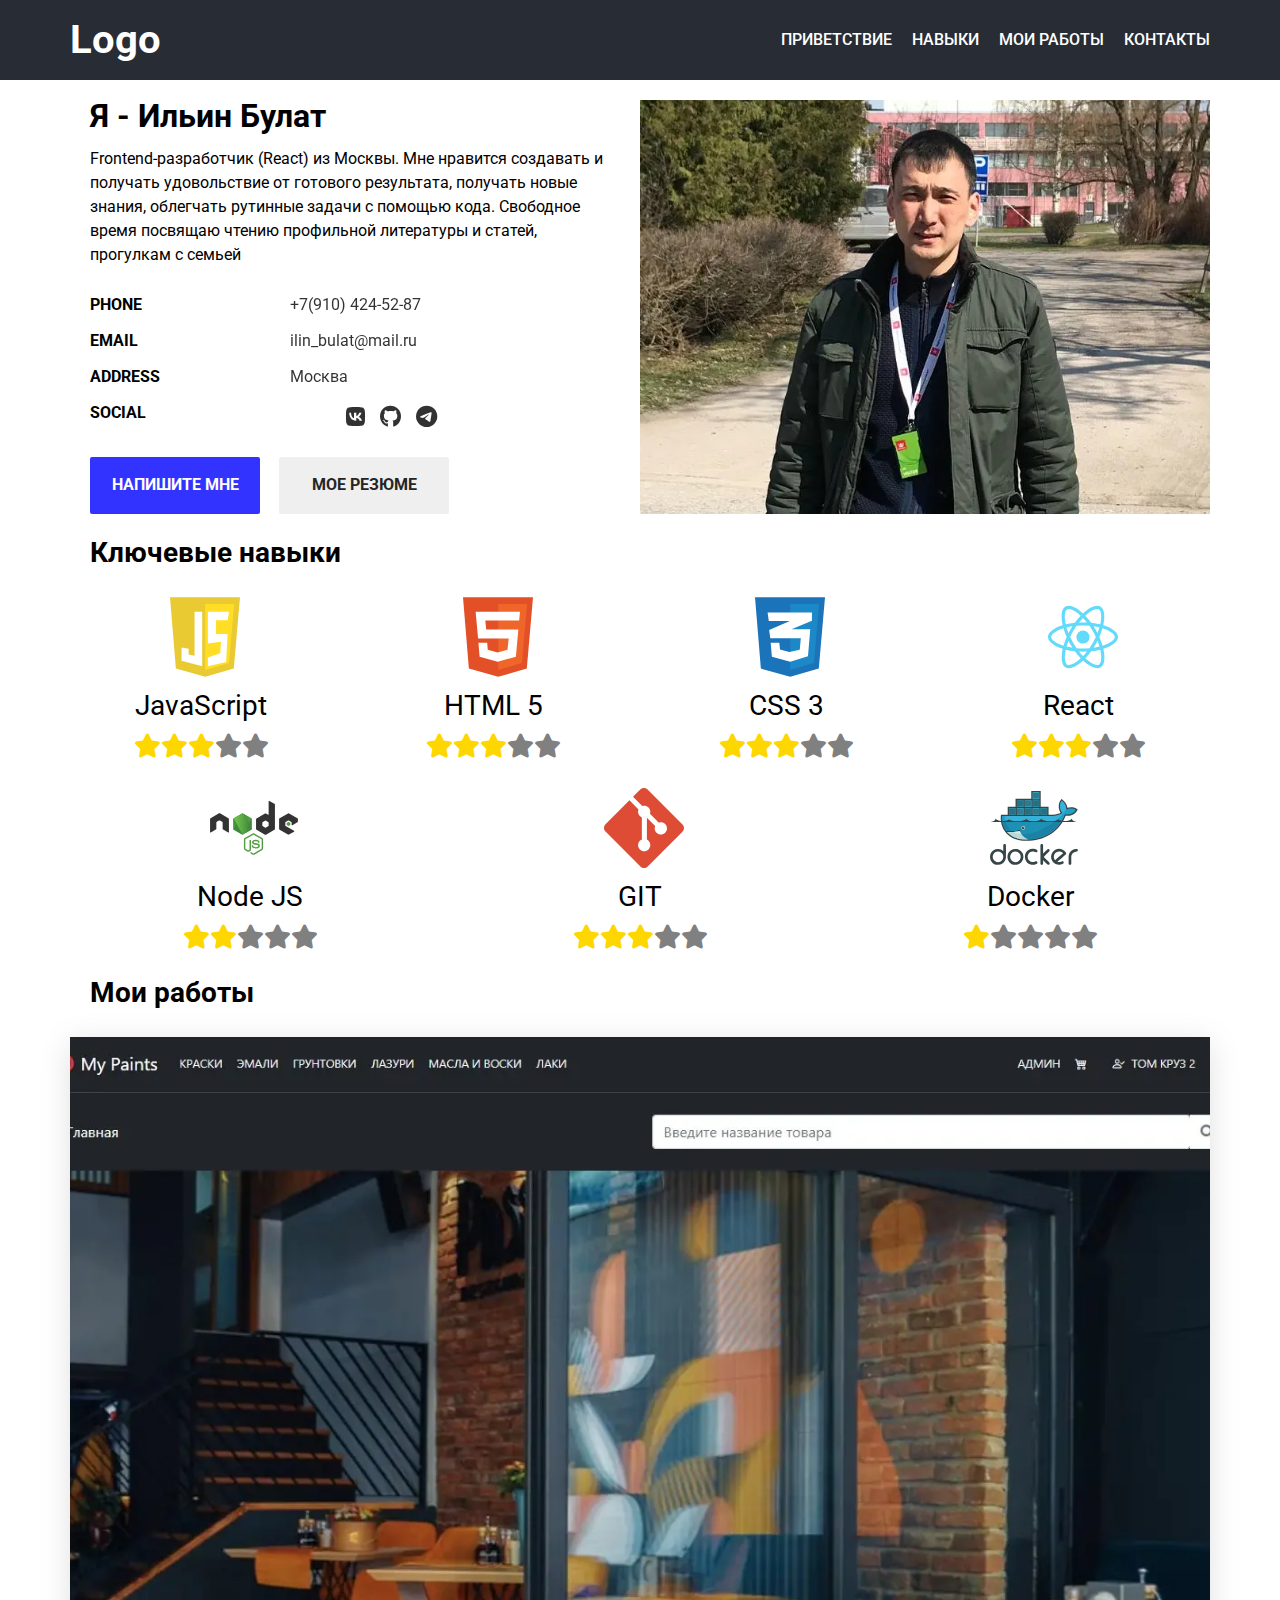
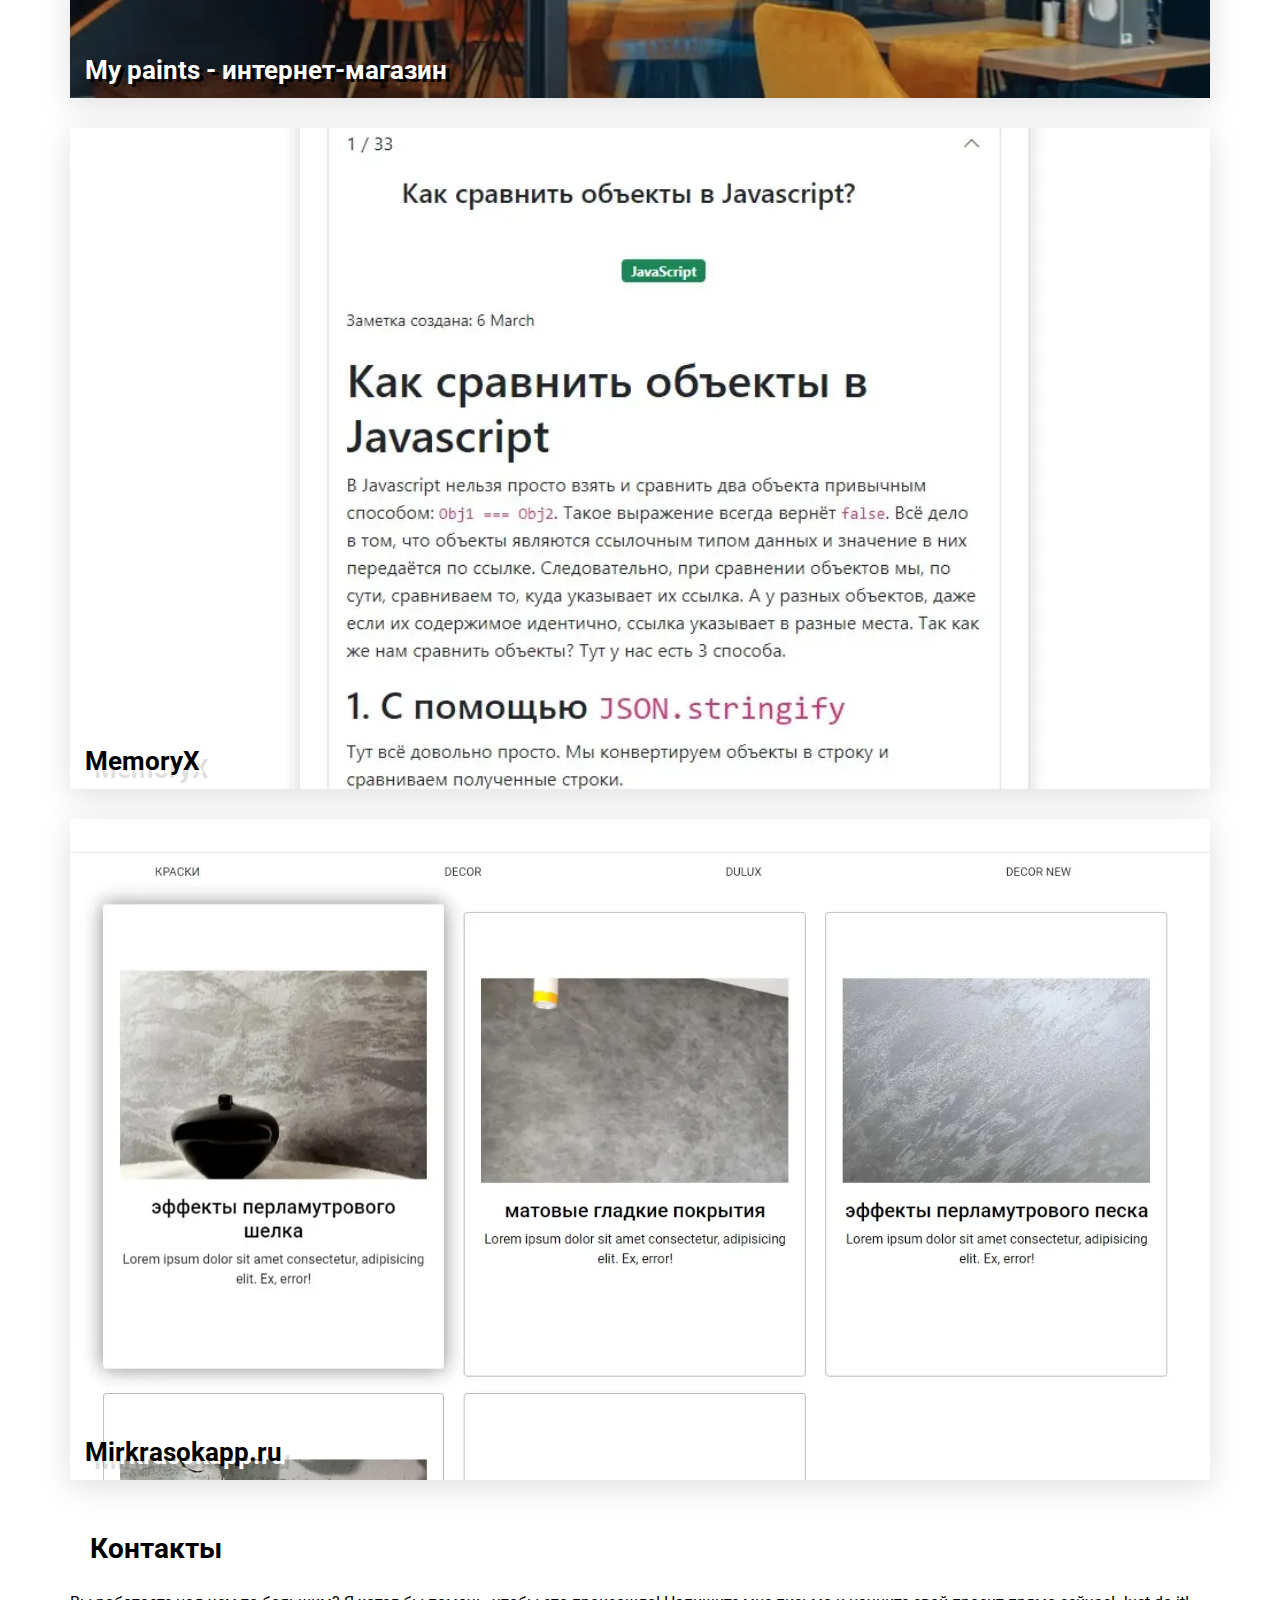
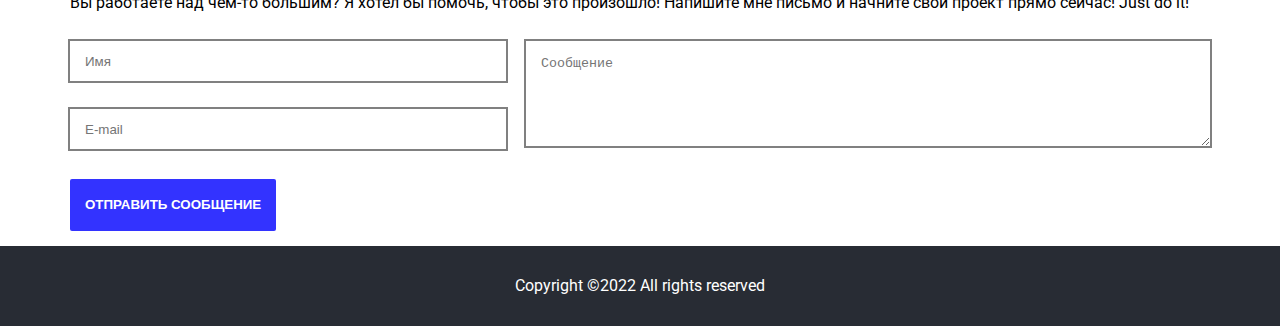
==== commit c14f93a6: "fixed about-info block" ====
--- a/index.html
+++ b/index.html
@@ -3,7 +3,7 @@
   <head>
   <meta charset="UTF-8" />
   <meta http-equiv="X-UA-Compatible" content="IE=edge" />
-  <link rel="stylesheet" href="css/style.min.css?_v=20220416014015" />
+  <link rel="stylesheet" href="css/style.min.css?_v=20220416172737" />
 
   <link
     rel="apple-touch-icon"
@@ -71,10 +71,11 @@
                 <h1 class="about-me__title title">Я - Ильин Булат</h1>
                 <div class="about-me__text">
                   <p>
-                    Я Frontend-разработчик (React) из Москвы. I currently work
-                    as a part time Remote Junior Web Developer for Coolor,
-                    located in Las Vegas. I am looking to take on more work and
-                    to increase my skills as a Web Developer.
+                    Frontend-разработчик (React) из Москвы. Мне нравится
+                    создавать и получать удовольствие от готового результата,
+                    получать новые знания, облегчать рутинные задачи с помощью
+                    кода. Свободное время посвящаю чтению профильной литературы
+                    и статей, прогулкам с семьей
                   </p>
                 </div>
                 <div class="about-me__content">
@@ -507,6 +508,6 @@
       </div>
     </div>
 
-    <script src="js/app.min.js?_v=20220416014015"></script>
+    <script src="js/app.min.js?_v=20220416172737"></script>
   </body>
 </html>
--- a/css/style.min.css
+++ b/css/style.min.css
@@ -1 +1 @@
-@import url(https://fonts.googleapis.com/css?family=Roboto:300,regular,italic,500,700&display=swap);@font-face{font-family:icons;font-display:swap;src:url(../fonts/icons.woff2) format("woff2"),url(../fonts/icons.woff) format("woff");font-weight:400;font-style:normal}[class*=_icon-]:before{font-family:icons;font-style:normal;font-weight:400;font-variant:normal;text-transform:none;line-height:1;-webkit-font-smoothing:antialiased;-moz-osx-font-smoothing:grayscale}[class*=_icon-]:before{display:block}._icon-facebook:before{content:"\e900"}._icon-github:before{content:"\e901"}._icon-instagram:before{content:"\e902"}._icon-link:before{content:"\e903"}._icon-mail:before{content:"\e904"}._icon-star:before{content:"\e905"}._icon-telegram:before{content:"\e906"}._icon-vk:before{content:"\e907"}*,::after,::before{padding:0;margin:0;border:0;-webkit-box-sizing:border-box;box-sizing:border-box}a{text-decoration:none;color:inherit}li,ol,ul{list-style:none}img{vertical-align:top}h1,h2,h3,h4,h5,h6{font-weight:inherit;font-size:inherit}body,html{height:100%;line-height:1}body._lock{overflow:hidden}body{color:#000;font-family:Roboto,sans-serif;font-size:16px}body.lock{overflow:hidden;-ms-touch-action:none;touch-action:none}.wrapper{width:100%;min-height:100%;overflow:hidden;display:-webkit-box;display:-ms-flexbox;display:flex;-webkit-box-orient:vertical;-webkit-box-direction:normal;-ms-flex-direction:column;flex-direction:column}.wrapper>main{-webkit-box-flex:1;-ms-flex:1 1 auto;flex:1 1 auto}.__container{max-width:1180px;margin:0 auto;padding:0 20px}.about-me__row{display:-webkit-box;display:-ms-flexbox;display:flex}.about-me__body{-webkit-box-flex:0;-ms-flex:0 1 50%;flex:0 1 50%}.about-me__title{margin:0 0 15px 0}.about-me__text{line-height:150%;margin-bottom:30px}.about-me__image{-webkit-box-flex:1;-ms-flex:1 0 50%;flex:1 0 50%;position:relative}.about-me__image img{position:absolute;top:0;left:0;width:100%;height:100%;-o-object-fit:cover;object-fit:cover}.about-me__button{margin:0 15px 0 0}.title{font-weight:700}.info{margin-bottom:30px}.info__item{margin-bottom:20px}.info__label{text-transform:uppercase;font-weight:700;float:left;display:block}.info__text{display:block;font-size:16px;opacity:.8}.button{line-height:1.66;text-transform:uppercase;font-weight:700;color:#252525;-webkit-transition:all .3s ease;-o-transition:all .3s ease;transition:all .3s ease;min-width:170px;text-align:center;padding:15px;display:inline-block;border:none;border-radius:2px;background:#efefef}.button:hover{-webkit-box-shadow:10px 10px 20px rgba(37,37,37,.2);box-shadow:10px 10px 20px rgba(37,37,37,.2)}.button_blue{background:#33f;color:#fff}.button_blue:hover{-webkit-box-shadow:10px 10px 20px rgba(51,51,255,.2);box-shadow:10px 10px 20px rgba(51,51,255,.2)}.social{display:-webkit-box;display:-ms-flexbox;display:flex;-webkit-box-align:center;-ms-flex-align:center;align-items:center;-webkit-box-pack:start;-ms-flex-pack:start;justify-content:start}.social__item{font-size:22px;color:inherit;-webkit-transition:color .3s ease 0s;-o-transition:color .3s ease 0s;transition:color .3s ease 0s}.social__item:not(:last-child){margin-right:15px}.social__item:hover{color:#33f}.skills__main-title{margin:0 0 30px 20px}.skills__items{display:-webkit-box;display:-ms-flexbox;display:flex;-ms-flex-wrap:wrap;flex-wrap:wrap;margin:0 -15px}.skills__item{display:-webkit-box;display:-ms-flexbox;display:flex;-webkit-box-flex:1;-ms-flex:1 1 25%;flex:1 1 25%;-webkit-box-orient:vertical;-webkit-box-direction:normal;-ms-flex-direction:column;flex-direction:column;-webkit-box-align:center;-ms-flex-align:center;align-items:center;margin-bottom:1.875em;padding:0 15px}.skills__icon{-webkit-box-flex:0;-ms-flex:0 0 80px;flex:0 0 80px;position:relative;width:80px;margin-bottom:.9375em}.skills__icon img{position:absolute;top:0;left:0;width:110%;height:100%;-o-object-fit:contain;object-fit:contain}.skills__title{margin-bottom:.5em}.raiting{display:-webkit-box;display:-ms-flexbox;display:flex;-webkit-box-pack:center;-ms-flex-pack:center;justify-content:center;-webkit-box-align:center;-ms-flex-align:center;align-items:center}.raiting__item{font-size:24px;color:grey}.raiting__item_checked{color:gold}.gallery-works__main-title{margin:0 0 30px 20px}.gallery-works__row{display:-webkit-box;display:-ms-flexbox;display:flex;-ms-flex-wrap:wrap;flex-wrap:wrap}.gallery-works__column{-webkit-box-flex:1;-ms-flex:1 0 100%;flex:1 0 100%;position:relative}.gallery-works__item{overflow:hidden;background:grey;position:relative;-webkit-box-shadow:rgba(100,100,111,.2) 0 7px 29px 0;box-shadow:rgba(100,100,111,.2) 0 7px 29px 0}.gallery-works__item:hover .gallery-works__image img{-webkit-transform:scale3d(1.1,1.1,1);transform:scale3d(1.1,1.1,1)}.gallery-works__item:hover .gallery-works__actions{opacity:1;visibility:visible}.gallery-works__item:hover .gallery-works__body{opacity:0}.gallery-works__body{position:absolute;bottom:15px;left:15px;z-index:3;color:#fff;display:-webkit-box;display:-ms-flexbox;display:flex;-webkit-box-orient:vertical;-webkit-box-direction:normal;-ms-flex-direction:column;flex-direction:column;-webkit-box-align:center;-ms-flex-align:center;align-items:center;-webkit-transition:opacity .5s ease 0s;-o-transition:opacity .5s ease 0s;transition:opacity .5s ease 0s}.gallery-works__title{font-weight:700;color:#000;text-shadow:4px 3px 0 #fff,9px 8px 0 rgba(0,0,0,.15)}.gallery-works__title_white{color:#fff;text-shadow:4px 3px 0 #000,9px 8px 0 rgba(0,0,0,.15)}.gallery-works__image{position:relative;padding-top:58%}.gallery-works__image img{position:absolute;top:0;left:0;width:100%;height:100%;-o-object-fit:cover;object-fit:cover;-webkit-transition:-webkit-transform .3s ease 0s;transition:-webkit-transform .3s ease 0s;-o-transition:transform .3s ease 0s;transition:transform .3s ease 0s;transition:transform .3s ease 0s,-webkit-transform .3s ease 0s;z-index:2}.gallery-works__actions{opacity:0;visibility:hidden;position:absolute;width:100%;height:100%;top:0;left:0;z-index:3;background:rgba(20,20,20,.74);display:-webkit-box;display:-ms-flexbox;display:flex;-webkit-box-orient:vertical;-webkit-box-direction:normal;-ms-flex-direction:column;flex-direction:column;-webkit-box-pack:center;-ms-flex-pack:center;justify-content:center;-webkit-box-align:center;-ms-flex-align:center;align-items:center;-webkit-transition:all .4s ease 0s;-o-transition:all .4s ease 0s;transition:all .4s ease 0s}.action-gallery__body{display:-webkit-box;display:-ms-flexbox;display:flex;-webkit-box-orient:vertical;-webkit-box-direction:normal;-ms-flex-direction:column;flex-direction:column;-webkit-box-align:center;-ms-flex-align:center;align-items:center}.action-gallery__title{line-height:1.5;color:#fff;-webkit-box-flex:1;-ms-flex:1 1 100%;flex:1 1 100%;text-align:center;margin-bottom:20px}.action-gallery__links{display:-webkit-box;display:-ms-flexbox;display:flex}.action-gallery__link{display:-webkit-box;display:-ms-flexbox;display:flex;-webkit-box-align:center;-ms-flex-align:center;align-items:center;line-height:1.2;color:#fff;-webkit-transition:color .3s ease 0s;-o-transition:color .3s ease 0s;transition:color .3s ease 0s}.action-gallery__link:not(:last-child){margin-right:30px}.action-gallery__link:hover{color:#33f}.create-message__header{margin-bottom:30px}.create-message__title{margin:0 0 30px 20px}.create-message__buttons{-webkit-box-flex:1;-ms-flex:1 1 100%;flex:1 1 100%;margin-top:30px}.create-message__button{margin-bottom:15px}.form{display:-webkit-box;display:-ms-flexbox;display:flex;-ms-flex-wrap:wrap;flex-wrap:wrap}.form__leftside{-webkit-box-flex:1;-ms-flex:1 1 40%;flex:1 1 40%;padding:0 20px 0 0;display:-webkit-box;display:-ms-flexbox;display:flex;-webkit-box-orient:vertical;-webkit-box-direction:normal;-ms-flex-direction:column;flex-direction:column;-webkit-box-pack:justify;-ms-flex-pack:justify;justify-content:space-between}.form__input{height:40px;width:100%;outline:2px solid gray;padding:0 0 0 15px;-webkit-transition:all .3s ease 0s;-o-transition:all .3s ease 0s;transition:all .3s ease 0s}.form__input:focus{outline:2px solid #33f}.form__input:focus::-webkit-input-placeholder{font-size:0}.form__input:focus::-moz-placeholder{font-size:0}.form__input:focus:-ms-input-placeholder{font-size:0}.form__input:focus::-ms-input-placeholder{font-size:0}.form__input:focus::placeholder{font-size:0}.form__input:not(:last-child){margin-bottom:20px}.form__rigthside{-webkit-box-flex:1;-ms-flex:1 1 60%;flex:1 1 60%}.form__message{width:100%;outline:2px solid gray;padding:15px 0 0 15px;-webkit-transition:all .3s ease 0s;-o-transition:all .3s ease 0s;transition:all .3s ease 0s}.form__message:focus{outline:2px solid #33f}.form__message:focus::-webkit-input-placeholder{font-size:0}.form__message:focus::-moz-placeholder{font-size:0}.form__message:focus:-ms-input-placeholder{font-size:0}.form__message:focus::-ms-input-placeholder{font-size:0}.form__message:focus::placeholder{font-size:0}.popup{position:fixed;width:100%;height:100%;background-color:rgba(0,0,0,.8);top:0;left:0;z-index:1000;visibility:hidden;opacity:0;overflow-y:auto;overflow-x:hidden;-webkit-transition:all .8s ease 0s;-o-transition:all .8s ease 0s;transition:all .8s ease 0s}.popup.open{opacity:1;visibility:visible}.popup.open .popup__content{-webkit-transform:translate(0,0);-ms-transform:translate(0,0);transform:translate(0,0);opacity:1}.popup__body{min-height:100%;display:-webkit-box;display:-ms-flexbox;display:flex;-webkit-box-pack:center;-ms-flex-pack:center;justify-content:center;-webkit-box-align:center;-ms-flex-align:center;align-items:center;padding:30px 10px}.popup__content{background-color:#fff;color:#25274d;max-width:900px;opacity:0;-webkit-transition:all .8s ease 0s;-o-transition:all .8s ease 0s;transition:all .8s ease 0s;-webkit-transform:translate(0,-100%);-ms-transform:translate(0,-100%);transform:translate(0,-100%)}.popup__content_message-success{color:green}.header{position:fixed;top:0;left:0;width:100%;background-color:#282c34;z-index:999}.header__container{display:-webkit-box;display:-ms-flexbox;display:flex;-webkit-box-pack:justify;-ms-flex-pack:justify;justify-content:space-between;-webkit-box-align:center;-ms-flex-align:center;align-items:center;height:80px}.header__logo{position:relative;z-index:2;font-size:40px;font-weight:700;color:#fff}.menu__body._active{left:0}.menu__list{display:-webkit-box;display:-ms-flexbox;display:flex;-webkit-box-pack:center;-ms-flex-pack:center;justify-content:center}.menu__list li{margin-right:20px}.menu__list li:last-child{margin-right:0}.menu__link{text-transform:uppercase;font-size:16px;font-weight:500;color:#fff;-webkit-transition:all .3s ease 0s;-o-transition:all .3s ease 0s;transition:all .3s ease 0s}.menu__link:hover{text-decoration:underline;color:#33f}.icon-menu{display:none}.footer{background-color:#282c34}.footer__container{display:-webkit-box;display:-ms-flexbox;display:flex;-webkit-box-pack:center;-ms-flex-pack:center;justify-content:center;-webkit-box-align:center;-ms-flex-align:center;align-items:center;height:80px;color:#fff}@media (min-width:30.625em){.info__text{padding-left:12.5rem}}@media (min-width:34.375em){.create-message__button:not(:last-child){margin-right:30px}}@media (min-width:75.625em){.about-me{margin-top:6.25rem}.about-me__row{margin-bottom:1.5625rem}.about-me__body{margin-right:1.25rem}.about-me__body{margin-left:1.25rem}.title{font-size:2rem}.title_section{font-size:1.75rem}.skills__title{font-size:1.75rem}.gallery-works__column{margin-bottom:1.875rem}.gallery-works__title{font-size:1.625rem}.action-gallery__title{font-size:2.125rem}.action-gallery__link{font-size:2rem}.popup__content{padding:1.875rem}.popup__content_message-success{padding:3.75rem}.popup__content_message-success{font-size:1.5rem}}@media (max-width:20em){.about-me{margin-top:5.625rem}.about-me__row{margin-bottom:1.25rem}.about-me__body{margin-right:.9375rem}.about-me__body{margin-left:.9375rem}.title{font-size:1.625rem}.title_section{font-size:1.25rem}.skills__title{font-size:1.25rem}.gallery-works__column{margin-bottom:.9375rem}.gallery-works__title{font-size:1rem}.action-gallery__title{font-size:1rem}.action-gallery__link{font-size:1.5rem}.popup__content{padding:.9375rem}.popup__content_message-success{padding:1.875rem}.popup__content_message-success{font-size:1rem}}@media (max-width:61.99875em){.about-me__row{-webkit-box-orient:vertical;-webkit-box-direction:reverse;-ms-flex-direction:column-reverse;flex-direction:column-reverse}.about-me__image{padding-top:65%}}@media (max-width:61.99875em) and (max-width:20em){.about-me__image{margin-bottom:1.25rem}}@media (max-width:61.99875empx){.info__text{padding-left:60px}}@media (max-width:47.99875em){.__container{padding:0 5px}.form{-webkit-box-orient:vertical;-webkit-box-direction:normal;-ms-flex-direction:column;flex-direction:column}.form__leftside{padding:0;margin-bottom:20px}.menu__body{position:fixed;background-color:rgba(40,44,52,.8);top:0;left:-100%;width:100%;height:100%;padding:100px 0 20px 0;-webkit-transition:left .3s ease 0s;-o-transition:left .3s ease 0s;transition:left .3s ease 0s;overflow:auto}.menu__body:after{content:"";background-color:#282c34;position:fixed;top:0;left:0;width:100%;height:80px}.menu__list{display:block;text-align:center}.menu__list li{margin:0 0 30px 0}.menu__list li:last-child{margin:0}.menu__link{font-size:20px}.icon-menu{display:block;position:relative;width:30px;height:20px;position:relative;z-index:3}.icon-menu span{position:absolute;background-color:#fff;position:absolute;left:0;width:100%;height:2px;top:9px;-webkit-transition:all .3s ease 0s;-o-transition:all .3s ease 0s;transition:all .3s ease 0s}.icon-menu:after,.icon-menu:before{content:"";background-color:#fff;position:absolute;width:100%;height:2px;left:0;-webkit-transition:all .3s ease 0s;-o-transition:all .3s ease 0s;transition:all .3s ease 0s}.icon-menu:before{top:0}.icon-menu:after{bottom:0}.icon-menu._active span{-webkit-transform:scale(0);-ms-transform:scale(0);transform:scale(0)}.icon-menu._active:before{-webkit-transform:rotate(45deg);-ms-transform:rotate(45deg);transform:rotate(45deg);top:9px}.icon-menu._active:after{-webkit-transform:rotate(-45deg);-ms-transform:rotate(-45deg);transform:rotate(-45deg);bottom:9px}}@media (max-width:34.375em){.create-message__buttons{display:-webkit-box;display:-ms-flexbox;display:flex;-webkit-box-orient:vertical;-webkit-box-direction:normal;-ms-flex-direction:column;flex-direction:column}}@media (max-width:30.625em){.about-me__buttons{display:-webkit-box;display:-ms-flexbox;display:flex;-webkit-box-orient:vertical;-webkit-box-direction:normal;-ms-flex-direction:column;flex-direction:column}.about-me__button{margin:10px 0 0 0}}@media (max-width:28.125em){.info__item{display:-webkit-box;display:-ms-flexbox;display:flex;-webkit-box-orient:vertical;-webkit-box-direction:normal;-ms-flex-direction:column;flex-direction:column;-webkit-box-pack:center;-ms-flex-pack:center;justify-content:center;-webkit-box-align:center;-ms-flex-align:center;align-items:center}.info__label{margin:0 0 15px 0}}@media (min-width:20em) and (max-width:75.625em){.about-me{margin-top:calc(5.625rem + .625 * (((100vw - 20rem))/ ((55.625))))}.about-me__row{margin-bottom:calc(1.25rem + .3125 * (((100vw - 20rem))/ ((55.625))))}.about-me__body{margin-right:calc(.9375rem + .3125 * (((100vw - 20rem))/ ((55.625))))}.about-me__body{margin-left:calc(.9375rem + .3125 * (((100vw - 20rem))/ ((55.625))))}.title{font-size:calc(1.625rem + .375 * (((100vw - 20rem))/ ((55.625))))}.title_section{font-size:calc(1.25rem + .5 * (((100vw - 20rem))/ ((55.625))))}.skills__title{font-size:calc(1.25rem + .5 * (((100vw - 20rem))/ ((55.625))))}.gallery-works__column{margin-bottom:calc(.9375rem + .9375 * (((100vw - 20rem))/ ((55.625))))}.gallery-works__title{font-size:calc(1rem + .625 * (((100vw - 20rem))/ ((55.625))))}.action-gallery__title{font-size:calc(1rem + 1.125 * (((100vw - 20rem))/ ((55.625))))}.action-gallery__link{font-size:calc(1.5rem + .5 * (((100vw - 20rem))/ ((55.625))))}.popup__content{padding:calc(.9375rem + .9375 * (((100vw - 20rem))/ ((55.625))))}.popup__content_message-success{padding:calc(1.875rem + 1.875 * (((100vw - 20rem))/ ((55.625))))}.popup__content_message-success{font-size:calc(1rem + .5 * (((100vw - 20rem))/ ((55.625))))}}@media (max-width:61.99875em) and (min-width:75.625em){.about-me__image{margin-bottom:3.125rem}}@media (max-width:61.99875em) and (min-width:20em) and (max-width:75.625em){.about-me__image{margin-bottom:calc(1.25rem + 1.875 * (((100vw - 20rem))/ ((55.625))))}}@media (min-width:28.125em) and (max-width:30.625em){.info__text{padding-left:calc(6.25rem + 6.25 * (((100vw - 28.125rem))/ ((2.5))))}}+@import url(https://fonts.googleapis.com/css?family=Roboto:300,regular,italic,500,700&display=swap);@font-face{font-family:icons;font-display:swap;src:url(../fonts/icons.woff2) format("woff2"),url(../fonts/icons.woff) format("woff");font-weight:400;font-style:normal}[class*=_icon-]:before{font-family:icons;font-style:normal;font-weight:400;font-variant:normal;text-transform:none;line-height:1;-webkit-font-smoothing:antialiased;-moz-osx-font-smoothing:grayscale}[class*=_icon-]:before{display:block}._icon-facebook:before{content:"\e900"}._icon-github:before{content:"\e901"}._icon-instagram:before{content:"\e902"}._icon-link:before{content:"\e903"}._icon-mail:before{content:"\e904"}._icon-star:before{content:"\e905"}._icon-telegram:before{content:"\e906"}._icon-vk:before{content:"\e907"}*,::after,::before{padding:0;margin:0;border:0;-webkit-box-sizing:border-box;box-sizing:border-box}a{text-decoration:none;color:inherit}li,ol,ul{list-style:none}img{vertical-align:top}h1,h2,h3,h4,h5,h6{font-weight:inherit;font-size:inherit}body,html{height:100%;line-height:1}body._lock{overflow:hidden}body{color:#000;font-family:Roboto,sans-serif;font-size:16px}body.lock{overflow:hidden;-ms-touch-action:none;touch-action:none}.wrapper{width:100%;min-height:100%;overflow:hidden;display:-webkit-box;display:-ms-flexbox;display:flex;-webkit-box-orient:vertical;-webkit-box-direction:normal;-ms-flex-direction:column;flex-direction:column}.wrapper>main{-webkit-box-flex:1;-ms-flex:1 1 auto;flex:1 1 auto}.__container{max-width:1180px;margin:0 auto;padding:0 20px}.about-me__row{display:-webkit-box;display:-ms-flexbox;display:flex}.about-me__body{-webkit-box-flex:0;-ms-flex:0 1 50%;flex:0 1 50%}.about-me__title{margin:0 0 15px 0}.about-me__text{line-height:150%;margin-bottom:30px}.about-me__image{-webkit-box-flex:1;-ms-flex:1 0 50%;flex:1 0 50%;position:relative}.about-me__image img{position:absolute;top:0;left:0;width:100%;height:100%;-o-object-fit:cover;object-fit:cover}.about-me__button{margin:0 15px 0 0}.title{font-weight:700}.info{margin-bottom:30px}.info__item{margin-bottom:20px}.info__label{text-transform:uppercase;font-weight:700;float:left;display:block}.info__text{display:block;font-size:16px;opacity:.8}.button{line-height:1.66;text-transform:uppercase;font-weight:700;color:#252525;-webkit-transition:all .3s ease;-o-transition:all .3s ease;transition:all .3s ease;min-width:170px;text-align:center;padding:15px;display:inline-block;border:none;border-radius:2px;background:#efefef}.button:hover{-webkit-box-shadow:10px 10px 20px rgba(37,37,37,.2);box-shadow:10px 10px 20px rgba(37,37,37,.2)}.button_blue{background:#33f;color:#fff}.button_blue:hover{-webkit-box-shadow:10px 10px 20px rgba(51,51,255,.2);box-shadow:10px 10px 20px rgba(51,51,255,.2)}.social{display:-webkit-box;display:-ms-flexbox;display:flex;-webkit-box-align:center;-ms-flex-align:center;align-items:center;-webkit-box-pack:start;-ms-flex-pack:start;justify-content:start}.social__item{font-size:22px;color:inherit;-webkit-transition:color .3s ease 0s;-o-transition:color .3s ease 0s;transition:color .3s ease 0s}.social__item:not(:last-child){margin-right:15px}.social__item:hover{color:#33f}.skills__main-title{margin:0 0 30px 20px}.skills__items{display:-webkit-box;display:-ms-flexbox;display:flex;-ms-flex-wrap:wrap;flex-wrap:wrap;margin:0 -15px}.skills__item{display:-webkit-box;display:-ms-flexbox;display:flex;-webkit-box-flex:1;-ms-flex:1 1 25%;flex:1 1 25%;-webkit-box-orient:vertical;-webkit-box-direction:normal;-ms-flex-direction:column;flex-direction:column;-webkit-box-align:center;-ms-flex-align:center;align-items:center;margin-bottom:1.875em;padding:0 15px}.skills__icon{-webkit-box-flex:0;-ms-flex:0 0 80px;flex:0 0 80px;position:relative;width:80px;margin-bottom:.9375em}.skills__icon img{position:absolute;top:0;left:0;width:110%;height:100%;-o-object-fit:contain;object-fit:contain}.skills__title{margin-bottom:.5em}.raiting{display:-webkit-box;display:-ms-flexbox;display:flex;-webkit-box-pack:center;-ms-flex-pack:center;justify-content:center;-webkit-box-align:center;-ms-flex-align:center;align-items:center}.raiting__item{font-size:24px;color:grey}.raiting__item_checked{color:gold}.gallery-works{font-size:16px}.gallery-works__main-title{margin:0 0 30px 20px}.gallery-works__row{display:-webkit-box;display:-ms-flexbox;display:flex;-ms-flex-wrap:wrap;flex-wrap:wrap}.gallery-works__column{-webkit-box-flex:1;-ms-flex:1 0 100%;flex:1 0 100%;position:relative}.gallery-works__item{overflow:hidden;background:grey;position:relative;-webkit-box-shadow:rgba(100,100,111,.2) 0 7px 29px 0;box-shadow:rgba(100,100,111,.2) 0 7px 29px 0}.gallery-works__item:hover .gallery-works__image img{-webkit-transform:scale3d(1.1,1.1,1);transform:scale3d(1.1,1.1,1)}.gallery-works__item:hover .gallery-works__actions{opacity:1;visibility:visible}.gallery-works__item:hover .gallery-works__body{opacity:0}.gallery-works__body{position:absolute;bottom:15px;left:15px;z-index:3;color:#fff;display:-webkit-box;display:-ms-flexbox;display:flex;-webkit-box-orient:vertical;-webkit-box-direction:normal;-ms-flex-direction:column;flex-direction:column;-webkit-box-align:center;-ms-flex-align:center;align-items:center;-webkit-transition:opacity .5s ease 0s;-o-transition:opacity .5s ease 0s;transition:opacity .5s ease 0s}.gallery-works__title{font-weight:700;color:#000;text-shadow:4px 3px 0 #fff,9px 8px 0 rgba(0,0,0,.15)}.gallery-works__title_white{color:#fff;text-shadow:4px 3px 0 #000,9px 8px 0 rgba(0,0,0,.15)}.gallery-works__image{position:relative;padding-top:58%}.gallery-works__image img{position:absolute;top:0;left:0;width:100%;height:100%;-o-object-fit:cover;object-fit:cover;-webkit-transition:-webkit-transform .3s ease 0s;transition:-webkit-transform .3s ease 0s;-o-transition:transform .3s ease 0s;transition:transform .3s ease 0s;transition:transform .3s ease 0s,-webkit-transform .3s ease 0s;z-index:2}.gallery-works__actions{opacity:0;visibility:hidden;position:absolute;width:100%;height:100%;top:0;left:0;z-index:3;background:rgba(20,20,20,.74);display:-webkit-box;display:-ms-flexbox;display:flex;-webkit-box-orient:vertical;-webkit-box-direction:normal;-ms-flex-direction:column;flex-direction:column;-webkit-box-pack:center;-ms-flex-pack:center;justify-content:center;-webkit-box-align:center;-ms-flex-align:center;align-items:center;-webkit-transition:all .4s ease 0s;-o-transition:all .4s ease 0s;transition:all .4s ease 0s}.action-gallery__body{display:-webkit-box;display:-ms-flexbox;display:flex;-webkit-box-orient:vertical;-webkit-box-direction:normal;-ms-flex-direction:column;flex-direction:column;-webkit-box-align:center;-ms-flex-align:center;align-items:center}.action-gallery__title{line-height:1.5;color:#fff;-webkit-box-flex:1;-ms-flex:1 1 100%;flex:1 1 100%;text-align:center;margin-bottom:20px}.action-gallery__links{display:-webkit-box;display:-ms-flexbox;display:flex}.action-gallery__link{display:-webkit-box;display:-ms-flexbox;display:flex;-webkit-box-align:center;-ms-flex-align:center;align-items:center;line-height:1.2;color:#fff;-webkit-transition:color .3s ease 0s;-o-transition:color .3s ease 0s;transition:color .3s ease 0s}.action-gallery__link:not(:last-child){margin-right:30px}.action-gallery__link:hover{color:#33f}.create-message__header{margin-bottom:30px}.create-message__title{margin-left:20px}.create-message__buttons{-webkit-box-flex:1;-ms-flex:1 1 100%;flex:1 1 100%;margin-top:30px}.create-message__button{margin-bottom:15px}.form{display:-webkit-box;display:-ms-flexbox;display:flex;-ms-flex-wrap:wrap;flex-wrap:wrap}.form__leftside{-webkit-box-flex:1;-ms-flex:1 1 40%;flex:1 1 40%;padding:0 20px 0 0;display:-webkit-box;display:-ms-flexbox;display:flex;-webkit-box-orient:vertical;-webkit-box-direction:normal;-ms-flex-direction:column;flex-direction:column;-webkit-box-pack:justify;-ms-flex-pack:justify;justify-content:space-between}.form__input{height:40px;width:100%;outline:2px solid gray;padding:0 0 0 15px;-webkit-transition:all .3s ease 0s;-o-transition:all .3s ease 0s;transition:all .3s ease 0s}.form__input:focus{outline:2px solid #33f}.form__input:focus::-webkit-input-placeholder{font-size:0}.form__input:focus::-moz-placeholder{font-size:0}.form__input:focus:-ms-input-placeholder{font-size:0}.form__input:focus::-ms-input-placeholder{font-size:0}.form__input:focus::placeholder{font-size:0}.form__input:not(:last-child){margin-bottom:20px}.form__rigthside{-webkit-box-flex:1;-ms-flex:1 1 60%;flex:1 1 60%}.form__message{width:100%;outline:2px solid gray;padding:15px 0 0 15px;-webkit-transition:all .3s ease 0s;-o-transition:all .3s ease 0s;transition:all .3s ease 0s}.form__message:focus{outline:2px solid #33f}.form__message:focus::-webkit-input-placeholder{font-size:0}.form__message:focus::-moz-placeholder{font-size:0}.form__message:focus:-ms-input-placeholder{font-size:0}.form__message:focus::-ms-input-placeholder{font-size:0}.form__message:focus::placeholder{font-size:0}.popup{position:fixed;width:100%;height:100%;background-color:rgba(0,0,0,.8);top:0;left:0;z-index:1000;visibility:hidden;opacity:0;overflow-y:auto;overflow-x:hidden;-webkit-transition:all .8s ease 0s;-o-transition:all .8s ease 0s;transition:all .8s ease 0s}.popup.open{opacity:1;visibility:visible}.popup.open .popup__content{-webkit-transform:translate(0,0);-ms-transform:translate(0,0);transform:translate(0,0);opacity:1}.popup__body{min-height:100%;display:-webkit-box;display:-ms-flexbox;display:flex;-webkit-box-pack:center;-ms-flex-pack:center;justify-content:center;-webkit-box-align:center;-ms-flex-align:center;align-items:center;padding:30px 10px}.popup__content{background-color:#fff;color:#25274d;max-width:900px;opacity:0;-webkit-transition:all .8s ease 0s;-o-transition:all .8s ease 0s;transition:all .8s ease 0s;-webkit-transform:translate(0,-100%);-ms-transform:translate(0,-100%);transform:translate(0,-100%)}.popup__content_message-success{color:green}.header{position:fixed;top:0;left:0;width:100%;background-color:#282c34;z-index:999}.header__container{display:-webkit-box;display:-ms-flexbox;display:flex;-webkit-box-pack:justify;-ms-flex-pack:justify;justify-content:space-between;-webkit-box-align:center;-ms-flex-align:center;align-items:center;height:80px}.header__logo{position:relative;z-index:2;font-size:40px;font-weight:700;color:#fff}.menu__body._active{left:0}.menu__list{display:-webkit-box;display:-ms-flexbox;display:flex;-webkit-box-pack:center;-ms-flex-pack:center;justify-content:center}.menu__list li{margin-right:20px}.menu__list li:last-child{margin-right:0}.menu__link{text-transform:uppercase;font-size:16px;font-weight:500;color:#fff;-webkit-transition:all .3s ease 0s;-o-transition:all .3s ease 0s;transition:all .3s ease 0s}.menu__link:hover{text-decoration:underline;color:#33f}.icon-menu{display:none}.footer{background-color:#282c34}.footer__container{display:-webkit-box;display:-ms-flexbox;display:flex;-webkit-box-pack:center;-ms-flex-pack:center;justify-content:center;-webkit-box-align:center;-ms-flex-align:center;align-items:center;height:80px;color:#fff}@media (min-width:30.625em){.info__text{padding-left:12.5rem}}@media (min-width:34.375em){.create-message__button:not(:last-child){margin-right:30px}}@media (min-width:75.625em){.about-me{margin-top:6.25rem}.about-me__row{margin-bottom:1.5625rem}.about-me__body{margin-right:1.25rem}.about-me__body{margin-left:1.25rem}.title{font-size:2rem}.title_section{font-size:1.75rem}.skills__title{font-size:1.75rem}.gallery-works{margin-bottom:1.5625rem}.gallery-works__column{margin-bottom:1.875rem}.gallery-works__title{font-size:1.625rem}.action-gallery__title{font-size:2.125rem}.action-gallery__link{font-size:2rem}.create-message__title{margin-bottom:2rem}.popup__content{padding:1.875rem}.popup__content_message-success{padding:3.75rem}.popup__content_message-success{font-size:1.5rem}}@media (max-width:20em){.about-me{margin-top:5.625rem}.about-me__row{margin-bottom:1.25rem}.about-me__body{margin-right:.9375rem}.about-me__body{margin-left:.9375rem}.title{font-size:1.625rem}.title_section{font-size:1.25rem}.skills__title{font-size:1.25rem}.gallery-works{margin-bottom:.9375rem}.gallery-works__column{margin-bottom:.9375rem}.gallery-works__title{font-size:1rem}.action-gallery__title{font-size:1rem}.action-gallery__link{font-size:1.5rem}.create-message__title{margin-bottom:.9375rem}.popup__content{padding:.9375rem}.popup__content_message-success{padding:1.875rem}.popup__content_message-success{font-size:1rem}}@media (max-width:61.99875em){.about-me__row{-webkit-box-orient:vertical;-webkit-box-direction:reverse;-ms-flex-direction:column-reverse;flex-direction:column-reverse}.about-me__image{padding-top:65%}}@media (max-width:61.99875em) and (max-width:20em){.about-me__image{margin-bottom:1.25rem}}@media (max-width:47.99875em){.__container{padding:0 5px}.form{-webkit-box-orient:vertical;-webkit-box-direction:normal;-ms-flex-direction:column;flex-direction:column}.form__leftside{padding:0;margin-bottom:20px}.menu__body{position:fixed;background-color:rgba(40,44,52,.8);top:0;left:-100%;width:100%;height:100%;padding:100px 0 20px 0;-webkit-transition:left .3s ease 0s;-o-transition:left .3s ease 0s;transition:left .3s ease 0s;overflow:auto}.menu__body:after{content:"";background-color:#282c34;position:fixed;top:0;left:0;width:100%;height:80px}.menu__list{display:block;text-align:center}.menu__list li{margin:0 0 30px 0}.menu__list li:last-child{margin:0}.menu__link{font-size:20px}.icon-menu{display:block;position:relative;width:30px;height:20px;position:relative;z-index:3}.icon-menu span{position:absolute;background-color:#fff;position:absolute;left:0;width:100%;height:2px;top:9px;-webkit-transition:all .3s ease 0s;-o-transition:all .3s ease 0s;transition:all .3s ease 0s}.icon-menu:after,.icon-menu:before{content:"";background-color:#fff;position:absolute;width:100%;height:2px;left:0;-webkit-transition:all .3s ease 0s;-o-transition:all .3s ease 0s;transition:all .3s ease 0s}.icon-menu:before{top:0}.icon-menu:after{bottom:0}.icon-menu._active span{-webkit-transform:scale(0);-ms-transform:scale(0);transform:scale(0)}.icon-menu._active:before{-webkit-transform:rotate(45deg);-ms-transform:rotate(45deg);transform:rotate(45deg);top:9px}.icon-menu._active:after{-webkit-transform:rotate(-45deg);-ms-transform:rotate(-45deg);transform:rotate(-45deg);bottom:9px}}@media (max-width:34.375em){.create-message__buttons{display:-webkit-box;display:-ms-flexbox;display:flex;-webkit-box-orient:vertical;-webkit-box-direction:normal;-ms-flex-direction:column;flex-direction:column}}@media (max-width:30.625em){.about-me__buttons{display:-webkit-box;display:-ms-flexbox;display:flex;-webkit-box-orient:vertical;-webkit-box-direction:normal;-ms-flex-direction:column;flex-direction:column}.about-me__button{margin:10px 0 0 0}}@media (max-width:28.125em){.info__item{display:-webkit-box;display:-ms-flexbox;display:flex;-webkit-box-orient:vertical;-webkit-box-direction:normal;-ms-flex-direction:column;flex-direction:column;-webkit-box-pack:center;-ms-flex-pack:center;justify-content:center;-webkit-box-align:center;-ms-flex-align:center;align-items:center}.info__label{margin:0 0 15px 0}.info__text{text-align:center;padding-left:0}.social__item{font-size:32px}}@media (min-width:20em) and (max-width:75.625em){.about-me{margin-top:calc(5.625rem + .625 * (((100vw - 20rem))/ ((55.625))))}.about-me__row{margin-bottom:calc(1.25rem + .3125 * (((100vw - 20rem))/ ((55.625))))}.about-me__body{margin-right:calc(.9375rem + .3125 * (((100vw - 20rem))/ ((55.625))))}.about-me__body{margin-left:calc(.9375rem + .3125 * (((100vw - 20rem))/ ((55.625))))}.title{font-size:calc(1.625rem + .375 * (((100vw - 20rem))/ ((55.625))))}.title_section{font-size:calc(1.25rem + .5 * (((100vw - 20rem))/ ((55.625))))}.skills__title{font-size:calc(1.25rem + .5 * (((100vw - 20rem))/ ((55.625))))}.gallery-works{margin-bottom:calc(.9375rem + .625 * (((100vw - 20rem))/ ((55.625))))}.gallery-works__column{margin-bottom:calc(.9375rem + .9375 * (((100vw - 20rem))/ ((55.625))))}.gallery-works__title{font-size:calc(1rem + .625 * (((100vw - 20rem))/ ((55.625))))}.action-gallery__title{font-size:calc(1rem + 1.125 * (((100vw - 20rem))/ ((55.625))))}.action-gallery__link{font-size:calc(1.5rem + .5 * (((100vw - 20rem))/ ((55.625))))}.create-message__title{margin-bottom:calc(.9375rem + 1.0625 * (((100vw - 20rem))/ ((55.625))))}.popup__content{padding:calc(.9375rem + .9375 * (((100vw - 20rem))/ ((55.625))))}.popup__content_message-success{padding:calc(1.875rem + 1.875 * (((100vw - 20rem))/ ((55.625))))}.popup__content_message-success{font-size:calc(1rem + .5 * (((100vw - 20rem))/ ((55.625))))}}@media (max-width:61.99875em) and (min-width:75.625em){.about-me__image{margin-bottom:3.125rem}}@media (max-width:61.99875em) and (min-width:20em) and (max-width:75.625em){.about-me__image{margin-bottom:calc(1.25rem + 1.875 * (((100vw - 20rem))/ ((55.625))))}}@media (min-width:28.125em) and (max-width:30.625em){.info__text{padding-left:calc(6.25rem + 6.25 * (((100vw - 28.125rem))/ ((2.5))))}}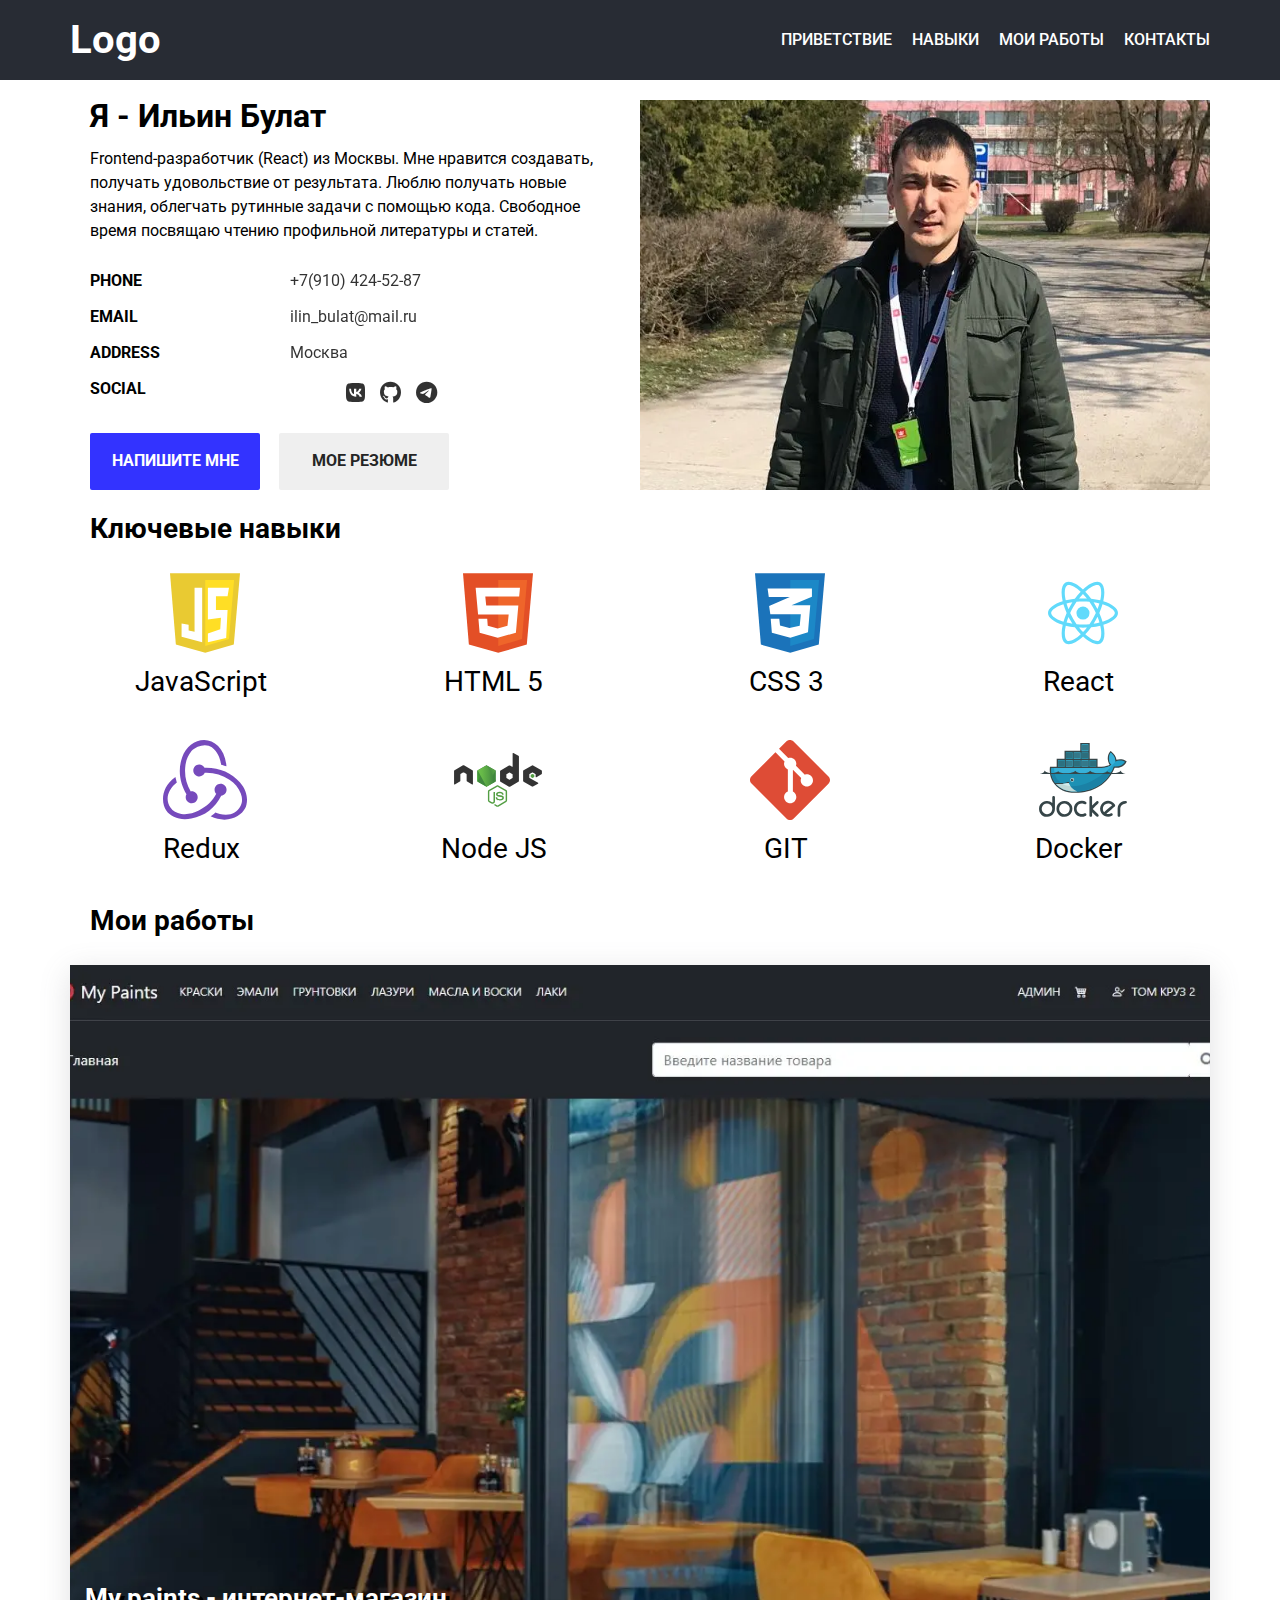
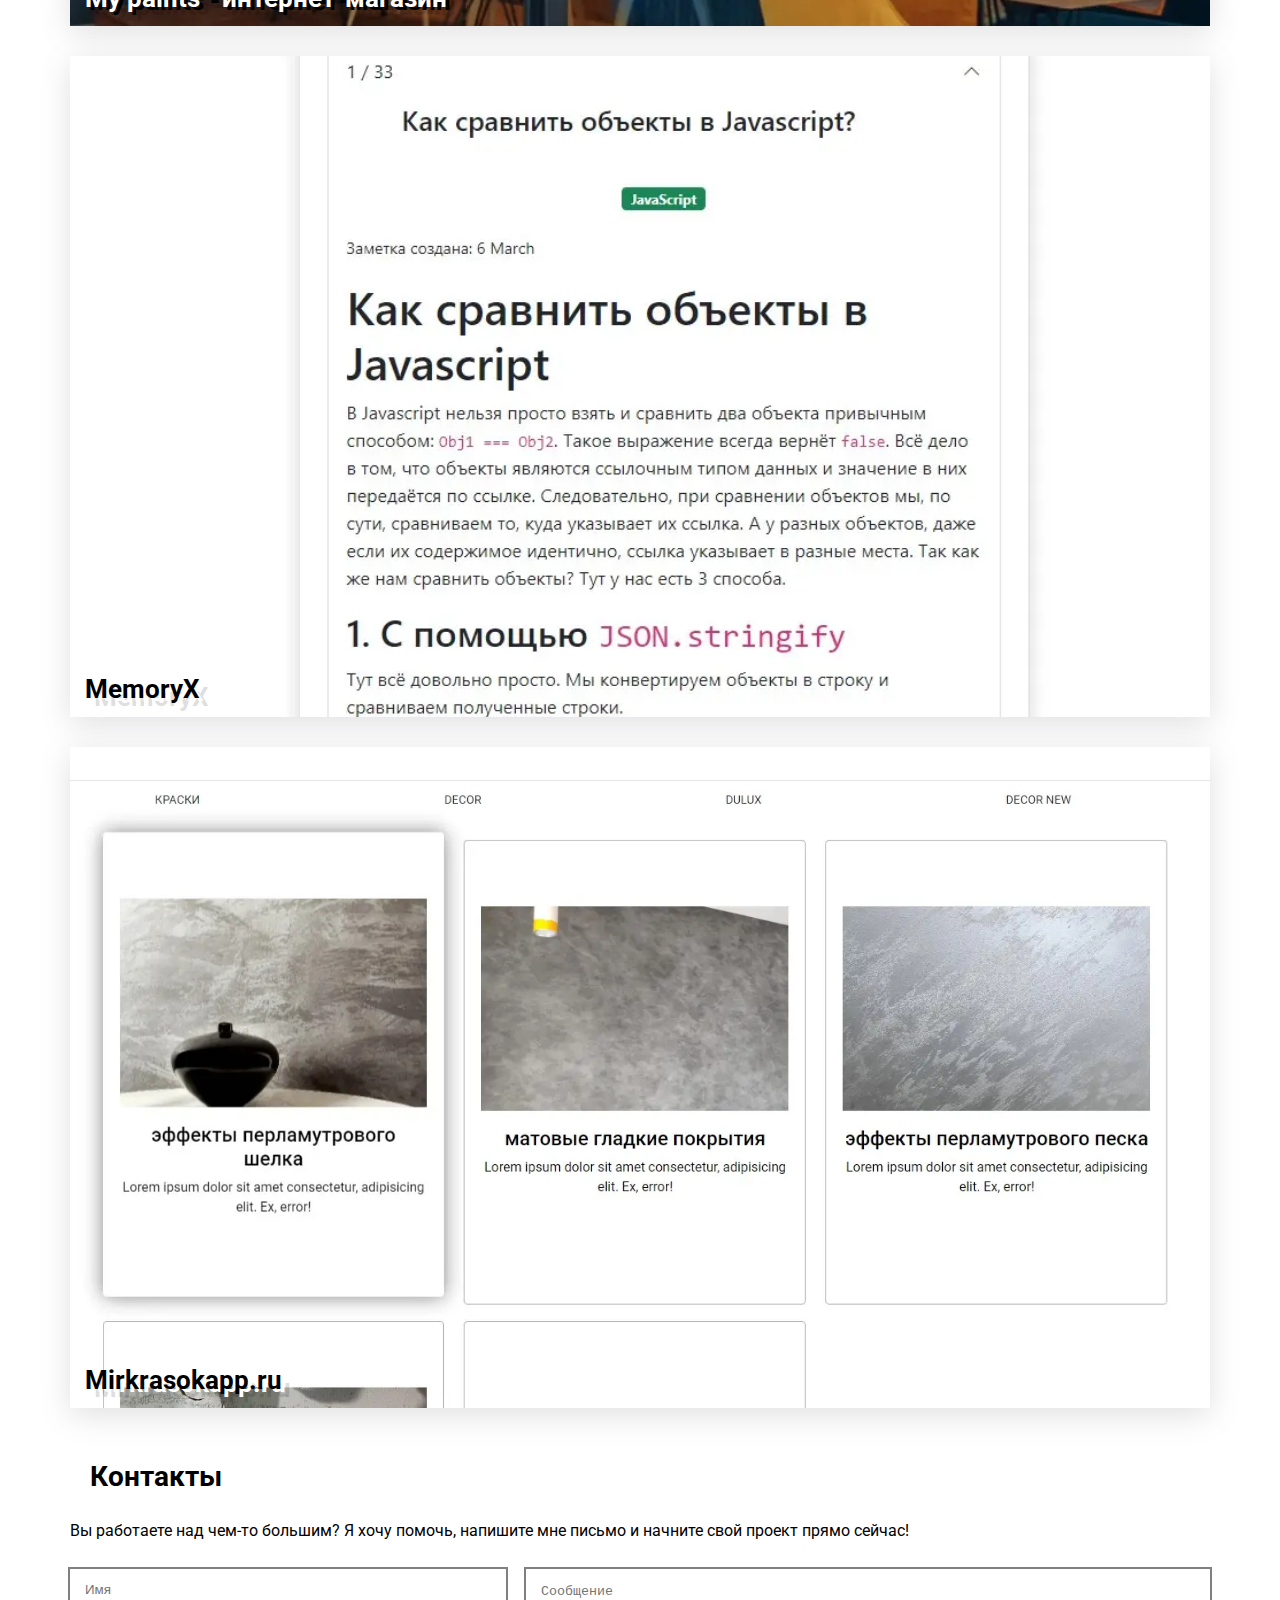
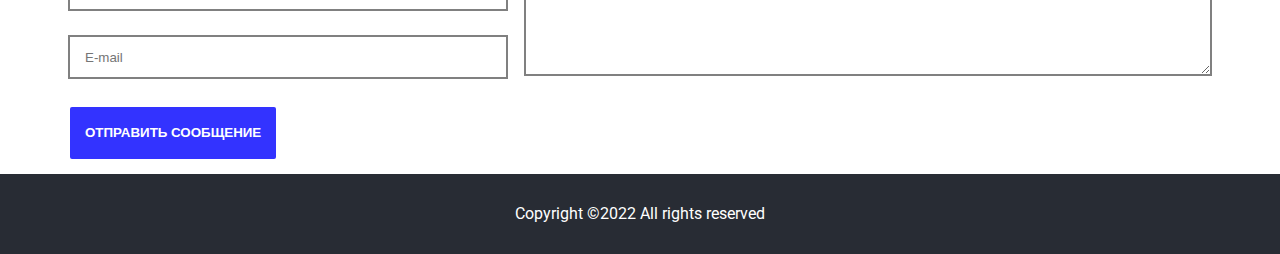
==== commit 0eb69968: "delete skills-rate" ====
--- a/index.html
+++ b/index.html
@@ -3,7 +3,7 @@
   <head>
   <meta charset="UTF-8" />
   <meta http-equiv="X-UA-Compatible" content="IE=edge" />
-  <link rel="stylesheet" href="css/style.min.css?_v=20220416172737" />
+  <link rel="stylesheet" href="css/style.min.css?_v=20220425141712" />
 
   <link
     rel="apple-touch-icon"
@@ -33,7 +33,7 @@
     <div class="wrapper">
       <header class="header lock-padding">
   <div class="header__container __container">
-    <a href="" class="header__logo">Logo</a>
+    <a href="#" class="header__logo">Logo </a>
     <div class="header__menu menu">
       <nav class="menu__body">
         <ul class="menu__list">
@@ -72,10 +72,10 @@
                 <div class="about-me__text">
                   <p>
                     Frontend-разработчик (React) из Москвы. Мне нравится
-                    создавать и получать удовольствие от готового результата,
+                    создавать, получать удовольствие от результата. Люблю
                     получать новые знания, облегчать рутинные задачи с помощью
                     кода. Свободное время посвящаю чтению профильной литературы
-                    и статей, прогулкам с семьей
+                    и статей.
                   </p>
                 </div>
                 <div class="about-me__content">
@@ -129,7 +129,7 @@
                     </a>
                     <a
                       class="about-me__button button"
-                      href="https://drive.google.com/file/d/1R0oWFO6yaO9ltWywhwcTzQpMO4tbC99l/view?usp=sharing"
+                      href="https://drive.google.com/file/d/18xNsWUrEUcknJC82TsVvZyCJFvcFAlr4/view?usp=sharing"
                       target="_blank"
                       >Мое резюме</a
                     >
@@ -151,134 +151,48 @@
                   <img src="./img/icons/javascript.svg" />
                 </div>
                 <h2 class="skills__title">JavaScript</h2>
-
-                <div class="skills__raiting raiting">
-                  <div
-                    class="raiting__item raiting__item_checked _icon-star"
-                  ></div>
-                  <div
-                    class="raiting__item raiting__item_checked _icon-star"
-                  ></div>
-                  <div
-                    class="raiting__item raiting__item_checked _icon-star"
-                  ></div>
-                  <div class="raiting__item _icon-star"></div>
-                  <div class="raiting__item _icon-star"></div>
-                </div>
               </div>
               <div class="skills__item">
                 <div class="skills__icon">
                   <img src="./img/icons/html.svg" />
                 </div>
                 <h2 class="skills__title">HTML 5</h2>
-
-                <div class="skills__raiting raiting">
-                  <div
-                    class="raiting__item raiting__item_checked _icon-star"
-                  ></div>
-                  <div
-                    class="raiting__item raiting__item_checked _icon-star"
-                  ></div>
-                  <div
-                    class="raiting__item raiting__item_checked _icon-star"
-                  ></div>
-                  <div class="raiting__item _icon-star"></div>
-                  <div class="raiting__item _icon-star"></div>
-                </div>
               </div>
               <div class="skills__item">
                 <div class="skills__icon">
                   <img src="./img/icons/css.svg" />
                 </div>
                 <h2 class="skills__title">CSS 3</h2>
-
-                <div class="skills__raiting raiting">
-                  <div
-                    class="raiting__item raiting__item_checked _icon-star"
-                  ></div>
-                  <div
-                    class="raiting__item raiting__item_checked _icon-star"
-                  ></div>
-                  <div
-                    class="raiting__item raiting__item_checked _icon-star"
-                  ></div>
-                  <div class="raiting__item _icon-star"></div>
-                  <div class="raiting__item _icon-star"></div>
-                </div>
               </div>
               <div class="skills__item">
                 <div class="skills__icon">
                   <img src="./img/icons/react.svg" />
                 </div>
                 <h2 class="skills__title">React</h2>
-
-                <div class="skills__raiting raiting">
-                  <div
-                    class="raiting__item raiting__item_checked _icon-star"
-                  ></div>
-                  <div
-                    class="raiting__item raiting__item_checked _icon-star"
-                  ></div>
-                  <div
-                    class="raiting__item raiting__item_checked _icon-star"
-                  ></div>
-                  <div class="raiting__item _icon-star"></div>
-                  <div class="raiting__item _icon-star"></div>
-                </div>
+              </div>
+              <div class="skills__item">
+                <div class="skills__icon">
+                  <img src="./img/icons/redux.svg" />
+                </div>
+                <h2 class="skills__title">Redux</h2>
               </div>
               <div class="skills__item">
                 <div class="skills__icon">
                   <img src="./img/icons/nodejs.svg" />
                 </div>
                 <h2 class="skills__title">Node JS</h2>
-
-                <div class="skills__raiting raiting">
-                  <div
-                    class="raiting__item raiting__item_checked _icon-star"
-                  ></div>
-                  <div
-                    class="raiting__item raiting__item_checked _icon-star"
-                  ></div>
-                  <div class="raiting__item _icon-star"></div>
-                  <div class="raiting__item _icon-star"></div>
-                  <div class="raiting__item _icon-star"></div>
-                </div>
               </div>
               <div class="skills__item">
                 <div class="skills__icon">
                   <img src="./img/icons/git.svg" />
                 </div>
                 <h2 class="skills__title">GIT</h2>
-
-                <div class="skills__raiting raiting">
-                  <div
-                    class="raiting__item raiting__item_checked _icon-star"
-                  ></div>
-                  <div
-                    class="raiting__item raiting__item_checked _icon-star"
-                  ></div>
-                  <div
-                    class="raiting__item raiting__item_checked _icon-star"
-                  ></div>
-                  <div class="raiting__item _icon-star"></div>
-                  <div class="raiting__item _icon-star"></div>
-                </div>
               </div>
               <div class="skills__item">
                 <div class="skills__icon">
                   <img src="./img/icons/docker.svg" />
                 </div>
                 <h2 class="skills__title">Docker</h2>
-
-                <div class="skills__raiting raiting">
-                  <div
-                    class="raiting__item raiting__item_checked _icon-star"
-                  ></div>
-                  <div class="raiting__item _icon-star"></div>
-                  <div class="raiting__item _icon-star"></div>
-                  <div class="raiting__item _icon-star"></div>
-                  <div class="raiting__item _icon-star"></div>
-                </div>
               </div>
             </div>
           </section>
@@ -383,9 +297,8 @@
                 Контакты
               </h3>
               <div class="create-message__text">
-                Вы работаете над чем-то большим? Я хотел бы помочь, чтобы это
-                произошло! Напишите мне письмо и начните свой проект прямо
-                сейчас! Just do it!
+                Вы работаете над чем-то большим? Я хочу помочь, напишите мне
+                письмо и начните свой проект прямо сейчас!
               </div>
             </div>
 
@@ -444,9 +357,8 @@
             <div class="create-message__header">
               <div class="create-message__title title">Контакты</div>
               <div class="create-message__text">
-                Вы работаете над чем-то большим? Я хотел бы помочь, чтобы это
-                произошло! Напишите мне письмо и начните свой проект прямо
-                сейчас! Just do it!
+                Вы работаете над чем-то большим? Я хочу помочь, напишите мне
+                письмо и начните свой проект прямо сейчас!
               </div>
             </div>
 
@@ -475,6 +387,7 @@
               <div class="form__rigthside">
                 <textarea
                   name="message"
+                  required
                   rows="6"
                   placeholder="Сообщение"
                   class="form__message"
@@ -503,11 +416,11 @@
     <div id="message-success" class="popup">
       <div class="popup__body">
         <div class="popup__content popup__content_message-success">
-          Сообщение успшено отправлено!!!
+          Сообщение успешно отправлено!!!
         </div>
       </div>
     </div>
 
-    <script src="js/app.min.js?_v=20220416172737"></script>
+    <script src="js/app.min.js?_v=20220425141712"></script>
   </body>
 </html>
--- a/css/style.min.css
+++ b/css/style.min.css
@@ -1 +1 @@
-@import url(https://fonts.googleapis.com/css?family=Roboto:300,regular,italic,500,700&display=swap);@font-face{font-family:icons;font-display:swap;src:url(../fonts/icons.woff2) format("woff2"),url(../fonts/icons.woff) format("woff");font-weight:400;font-style:normal}[class*=_icon-]:before{font-family:icons;font-style:normal;font-weight:400;font-variant:normal;text-transform:none;line-height:1;-webkit-font-smoothing:antialiased;-moz-osx-font-smoothing:grayscale}[class*=_icon-]:before{display:block}._icon-facebook:before{content:"\e900"}._icon-github:before{content:"\e901"}._icon-instagram:before{content:"\e902"}._icon-link:before{content:"\e903"}._icon-mail:before{content:"\e904"}._icon-star:before{content:"\e905"}._icon-telegram:before{content:"\e906"}._icon-vk:before{content:"\e907"}*,::after,::before{padding:0;margin:0;border:0;-webkit-box-sizing:border-box;box-sizing:border-box}a{text-decoration:none;color:inherit}li,ol,ul{list-style:none}img{vertical-align:top}h1,h2,h3,h4,h5,h6{font-weight:inherit;font-size:inherit}body,html{height:100%;line-height:1}body._lock{overflow:hidden}body{color:#000;font-family:Roboto,sans-serif;font-size:16px}body.lock{overflow:hidden;-ms-touch-action:none;touch-action:none}.wrapper{width:100%;min-height:100%;overflow:hidden;display:-webkit-box;display:-ms-flexbox;display:flex;-webkit-box-orient:vertical;-webkit-box-direction:normal;-ms-flex-direction:column;flex-direction:column}.wrapper>main{-webkit-box-flex:1;-ms-flex:1 1 auto;flex:1 1 auto}.__container{max-width:1180px;margin:0 auto;padding:0 20px}.about-me__row{display:-webkit-box;display:-ms-flexbox;display:flex}.about-me__body{-webkit-box-flex:0;-ms-flex:0 1 50%;flex:0 1 50%}.about-me__title{margin:0 0 15px 0}.about-me__text{line-height:150%;margin-bottom:30px}.about-me__image{-webkit-box-flex:1;-ms-flex:1 0 50%;flex:1 0 50%;position:relative}.about-me__image img{position:absolute;top:0;left:0;width:100%;height:100%;-o-object-fit:cover;object-fit:cover}.about-me__button{margin:0 15px 0 0}.title{font-weight:700}.info{margin-bottom:30px}.info__item{margin-bottom:20px}.info__label{text-transform:uppercase;font-weight:700;float:left;display:block}.info__text{display:block;font-size:16px;opacity:.8}.button{line-height:1.66;text-transform:uppercase;font-weight:700;color:#252525;-webkit-transition:all .3s ease;-o-transition:all .3s ease;transition:all .3s ease;min-width:170px;text-align:center;padding:15px;display:inline-block;border:none;border-radius:2px;background:#efefef}.button:hover{-webkit-box-shadow:10px 10px 20px rgba(37,37,37,.2);box-shadow:10px 10px 20px rgba(37,37,37,.2)}.button_blue{background:#33f;color:#fff}.button_blue:hover{-webkit-box-shadow:10px 10px 20px rgba(51,51,255,.2);box-shadow:10px 10px 20px rgba(51,51,255,.2)}.social{display:-webkit-box;display:-ms-flexbox;display:flex;-webkit-box-align:center;-ms-flex-align:center;align-items:center;-webkit-box-pack:start;-ms-flex-pack:start;justify-content:start}.social__item{font-size:22px;color:inherit;-webkit-transition:color .3s ease 0s;-o-transition:color .3s ease 0s;transition:color .3s ease 0s}.social__item:not(:last-child){margin-right:15px}.social__item:hover{color:#33f}.skills__main-title{margin:0 0 30px 20px}.skills__items{display:-webkit-box;display:-ms-flexbox;display:flex;-ms-flex-wrap:wrap;flex-wrap:wrap;margin:0 -15px}.skills__item{display:-webkit-box;display:-ms-flexbox;display:flex;-webkit-box-flex:1;-ms-flex:1 1 25%;flex:1 1 25%;-webkit-box-orient:vertical;-webkit-box-direction:normal;-ms-flex-direction:column;flex-direction:column;-webkit-box-align:center;-ms-flex-align:center;align-items:center;margin-bottom:1.875em;padding:0 15px}.skills__icon{-webkit-box-flex:0;-ms-flex:0 0 80px;flex:0 0 80px;position:relative;width:80px;margin-bottom:.9375em}.skills__icon img{position:absolute;top:0;left:0;width:110%;height:100%;-o-object-fit:contain;object-fit:contain}.skills__title{margin-bottom:.5em}.raiting{display:-webkit-box;display:-ms-flexbox;display:flex;-webkit-box-pack:center;-ms-flex-pack:center;justify-content:center;-webkit-box-align:center;-ms-flex-align:center;align-items:center}.raiting__item{font-size:24px;color:grey}.raiting__item_checked{color:gold}.gallery-works{font-size:16px}.gallery-works__main-title{margin:0 0 30px 20px}.gallery-works__row{display:-webkit-box;display:-ms-flexbox;display:flex;-ms-flex-wrap:wrap;flex-wrap:wrap}.gallery-works__column{-webkit-box-flex:1;-ms-flex:1 0 100%;flex:1 0 100%;position:relative}.gallery-works__item{overflow:hidden;background:grey;position:relative;-webkit-box-shadow:rgba(100,100,111,.2) 0 7px 29px 0;box-shadow:rgba(100,100,111,.2) 0 7px 29px 0}.gallery-works__item:hover .gallery-works__image img{-webkit-transform:scale3d(1.1,1.1,1);transform:scale3d(1.1,1.1,1)}.gallery-works__item:hover .gallery-works__actions{opacity:1;visibility:visible}.gallery-works__item:hover .gallery-works__body{opacity:0}.gallery-works__body{position:absolute;bottom:15px;left:15px;z-index:3;color:#fff;display:-webkit-box;display:-ms-flexbox;display:flex;-webkit-box-orient:vertical;-webkit-box-direction:normal;-ms-flex-direction:column;flex-direction:column;-webkit-box-align:center;-ms-flex-align:center;align-items:center;-webkit-transition:opacity .5s ease 0s;-o-transition:opacity .5s ease 0s;transition:opacity .5s ease 0s}.gallery-works__title{font-weight:700;color:#000;text-shadow:4px 3px 0 #fff,9px 8px 0 rgba(0,0,0,.15)}.gallery-works__title_white{color:#fff;text-shadow:4px 3px 0 #000,9px 8px 0 rgba(0,0,0,.15)}.gallery-works__image{position:relative;padding-top:58%}.gallery-works__image img{position:absolute;top:0;left:0;width:100%;height:100%;-o-object-fit:cover;object-fit:cover;-webkit-transition:-webkit-transform .3s ease 0s;transition:-webkit-transform .3s ease 0s;-o-transition:transform .3s ease 0s;transition:transform .3s ease 0s;transition:transform .3s ease 0s,-webkit-transform .3s ease 0s;z-index:2}.gallery-works__actions{opacity:0;visibility:hidden;position:absolute;width:100%;height:100%;top:0;left:0;z-index:3;background:rgba(20,20,20,.74);display:-webkit-box;display:-ms-flexbox;display:flex;-webkit-box-orient:vertical;-webkit-box-direction:normal;-ms-flex-direction:column;flex-direction:column;-webkit-box-pack:center;-ms-flex-pack:center;justify-content:center;-webkit-box-align:center;-ms-flex-align:center;align-items:center;-webkit-transition:all .4s ease 0s;-o-transition:all .4s ease 0s;transition:all .4s ease 0s}.action-gallery__body{display:-webkit-box;display:-ms-flexbox;display:flex;-webkit-box-orient:vertical;-webkit-box-direction:normal;-ms-flex-direction:column;flex-direction:column;-webkit-box-align:center;-ms-flex-align:center;align-items:center}.action-gallery__title{line-height:1.5;color:#fff;-webkit-box-flex:1;-ms-flex:1 1 100%;flex:1 1 100%;text-align:center;margin-bottom:20px}.action-gallery__links{display:-webkit-box;display:-ms-flexbox;display:flex}.action-gallery__link{display:-webkit-box;display:-ms-flexbox;display:flex;-webkit-box-align:center;-ms-flex-align:center;align-items:center;line-height:1.2;color:#fff;-webkit-transition:color .3s ease 0s;-o-transition:color .3s ease 0s;transition:color .3s ease 0s}.action-gallery__link:not(:last-child){margin-right:30px}.action-gallery__link:hover{color:#33f}.create-message__header{margin-bottom:30px}.create-message__title{margin-left:20px}.create-message__buttons{-webkit-box-flex:1;-ms-flex:1 1 100%;flex:1 1 100%;margin-top:30px}.create-message__button{margin-bottom:15px}.form{display:-webkit-box;display:-ms-flexbox;display:flex;-ms-flex-wrap:wrap;flex-wrap:wrap}.form__leftside{-webkit-box-flex:1;-ms-flex:1 1 40%;flex:1 1 40%;padding:0 20px 0 0;display:-webkit-box;display:-ms-flexbox;display:flex;-webkit-box-orient:vertical;-webkit-box-direction:normal;-ms-flex-direction:column;flex-direction:column;-webkit-box-pack:justify;-ms-flex-pack:justify;justify-content:space-between}.form__input{height:40px;width:100%;outline:2px solid gray;padding:0 0 0 15px;-webkit-transition:all .3s ease 0s;-o-transition:all .3s ease 0s;transition:all .3s ease 0s}.form__input:focus{outline:2px solid #33f}.form__input:focus::-webkit-input-placeholder{font-size:0}.form__input:focus::-moz-placeholder{font-size:0}.form__input:focus:-ms-input-placeholder{font-size:0}.form__input:focus::-ms-input-placeholder{font-size:0}.form__input:focus::placeholder{font-size:0}.form__input:not(:last-child){margin-bottom:20px}.form__rigthside{-webkit-box-flex:1;-ms-flex:1 1 60%;flex:1 1 60%}.form__message{width:100%;outline:2px solid gray;padding:15px 0 0 15px;-webkit-transition:all .3s ease 0s;-o-transition:all .3s ease 0s;transition:all .3s ease 0s}.form__message:focus{outline:2px solid #33f}.form__message:focus::-webkit-input-placeholder{font-size:0}.form__message:focus::-moz-placeholder{font-size:0}.form__message:focus:-ms-input-placeholder{font-size:0}.form__message:focus::-ms-input-placeholder{font-size:0}.form__message:focus::placeholder{font-size:0}.popup{position:fixed;width:100%;height:100%;background-color:rgba(0,0,0,.8);top:0;left:0;z-index:1000;visibility:hidden;opacity:0;overflow-y:auto;overflow-x:hidden;-webkit-transition:all .8s ease 0s;-o-transition:all .8s ease 0s;transition:all .8s ease 0s}.popup.open{opacity:1;visibility:visible}.popup.open .popup__content{-webkit-transform:translate(0,0);-ms-transform:translate(0,0);transform:translate(0,0);opacity:1}.popup__body{min-height:100%;display:-webkit-box;display:-ms-flexbox;display:flex;-webkit-box-pack:center;-ms-flex-pack:center;justify-content:center;-webkit-box-align:center;-ms-flex-align:center;align-items:center;padding:30px 10px}.popup__content{background-color:#fff;color:#25274d;max-width:900px;opacity:0;-webkit-transition:all .8s ease 0s;-o-transition:all .8s ease 0s;transition:all .8s ease 0s;-webkit-transform:translate(0,-100%);-ms-transform:translate(0,-100%);transform:translate(0,-100%)}.popup__content_message-success{color:green}.header{position:fixed;top:0;left:0;width:100%;background-color:#282c34;z-index:999}.header__container{display:-webkit-box;display:-ms-flexbox;display:flex;-webkit-box-pack:justify;-ms-flex-pack:justify;justify-content:space-between;-webkit-box-align:center;-ms-flex-align:center;align-items:center;height:80px}.header__logo{position:relative;z-index:2;font-size:40px;font-weight:700;color:#fff}.menu__body._active{left:0}.menu__list{display:-webkit-box;display:-ms-flexbox;display:flex;-webkit-box-pack:center;-ms-flex-pack:center;justify-content:center}.menu__list li{margin-right:20px}.menu__list li:last-child{margin-right:0}.menu__link{text-transform:uppercase;font-size:16px;font-weight:500;color:#fff;-webkit-transition:all .3s ease 0s;-o-transition:all .3s ease 0s;transition:all .3s ease 0s}.menu__link:hover{text-decoration:underline;color:#33f}.icon-menu{display:none}.footer{background-color:#282c34}.footer__container{display:-webkit-box;display:-ms-flexbox;display:flex;-webkit-box-pack:center;-ms-flex-pack:center;justify-content:center;-webkit-box-align:center;-ms-flex-align:center;align-items:center;height:80px;color:#fff}@media (min-width:30.625em){.info__text{padding-left:12.5rem}}@media (min-width:34.375em){.create-message__button:not(:last-child){margin-right:30px}}@media (min-width:75.625em){.about-me{margin-top:6.25rem}.about-me__row{margin-bottom:1.5625rem}.about-me__body{margin-right:1.25rem}.about-me__body{margin-left:1.25rem}.title{font-size:2rem}.title_section{font-size:1.75rem}.skills__title{font-size:1.75rem}.gallery-works{margin-bottom:1.5625rem}.gallery-works__column{margin-bottom:1.875rem}.gallery-works__title{font-size:1.625rem}.action-gallery__title{font-size:2.125rem}.action-gallery__link{font-size:2rem}.create-message__title{margin-bottom:2rem}.popup__content{padding:1.875rem}.popup__content_message-success{padding:3.75rem}.popup__content_message-success{font-size:1.5rem}}@media (max-width:20em){.about-me{margin-top:5.625rem}.about-me__row{margin-bottom:1.25rem}.about-me__body{margin-right:.9375rem}.about-me__body{margin-left:.9375rem}.title{font-size:1.625rem}.title_section{font-size:1.25rem}.skills__title{font-size:1.25rem}.gallery-works{margin-bottom:.9375rem}.gallery-works__column{margin-bottom:.9375rem}.gallery-works__title{font-size:1rem}.action-gallery__title{font-size:1rem}.action-gallery__link{font-size:1.5rem}.create-message__title{margin-bottom:.9375rem}.popup__content{padding:.9375rem}.popup__content_message-success{padding:1.875rem}.popup__content_message-success{font-size:1rem}}@media (max-width:61.99875em){.about-me__row{-webkit-box-orient:vertical;-webkit-box-direction:reverse;-ms-flex-direction:column-reverse;flex-direction:column-reverse}.about-me__image{padding-top:65%}}@media (max-width:61.99875em) and (max-width:20em){.about-me__image{margin-bottom:1.25rem}}@media (max-width:47.99875em){.__container{padding:0 5px}.form{-webkit-box-orient:vertical;-webkit-box-direction:normal;-ms-flex-direction:column;flex-direction:column}.form__leftside{padding:0;margin-bottom:20px}.menu__body{position:fixed;background-color:rgba(40,44,52,.8);top:0;left:-100%;width:100%;height:100%;padding:100px 0 20px 0;-webkit-transition:left .3s ease 0s;-o-transition:left .3s ease 0s;transition:left .3s ease 0s;overflow:auto}.menu__body:after{content:"";background-color:#282c34;position:fixed;top:0;left:0;width:100%;height:80px}.menu__list{display:block;text-align:center}.menu__list li{margin:0 0 30px 0}.menu__list li:last-child{margin:0}.menu__link{font-size:20px}.icon-menu{display:block;position:relative;width:30px;height:20px;position:relative;z-index:3}.icon-menu span{position:absolute;background-color:#fff;position:absolute;left:0;width:100%;height:2px;top:9px;-webkit-transition:all .3s ease 0s;-o-transition:all .3s ease 0s;transition:all .3s ease 0s}.icon-menu:after,.icon-menu:before{content:"";background-color:#fff;position:absolute;width:100%;height:2px;left:0;-webkit-transition:all .3s ease 0s;-o-transition:all .3s ease 0s;transition:all .3s ease 0s}.icon-menu:before{top:0}.icon-menu:after{bottom:0}.icon-menu._active span{-webkit-transform:scale(0);-ms-transform:scale(0);transform:scale(0)}.icon-menu._active:before{-webkit-transform:rotate(45deg);-ms-transform:rotate(45deg);transform:rotate(45deg);top:9px}.icon-menu._active:after{-webkit-transform:rotate(-45deg);-ms-transform:rotate(-45deg);transform:rotate(-45deg);bottom:9px}}@media (max-width:34.375em){.create-message__buttons{display:-webkit-box;display:-ms-flexbox;display:flex;-webkit-box-orient:vertical;-webkit-box-direction:normal;-ms-flex-direction:column;flex-direction:column}}@media (max-width:30.625em){.about-me__buttons{display:-webkit-box;display:-ms-flexbox;display:flex;-webkit-box-orient:vertical;-webkit-box-direction:normal;-ms-flex-direction:column;flex-direction:column}.about-me__button{margin:10px 0 0 0}}@media (max-width:28.125em){.info__item{display:-webkit-box;display:-ms-flexbox;display:flex;-webkit-box-orient:vertical;-webkit-box-direction:normal;-ms-flex-direction:column;flex-direction:column;-webkit-box-pack:center;-ms-flex-pack:center;justify-content:center;-webkit-box-align:center;-ms-flex-align:center;align-items:center}.info__label{margin:0 0 15px 0}.info__text{text-align:center;padding-left:0}.social__item{font-size:32px}}@media (min-width:20em) and (max-width:75.625em){.about-me{margin-top:calc(5.625rem + .625 * (((100vw - 20rem))/ ((55.625))))}.about-me__row{margin-bottom:calc(1.25rem + .3125 * (((100vw - 20rem))/ ((55.625))))}.about-me__body{margin-right:calc(.9375rem + .3125 * (((100vw - 20rem))/ ((55.625))))}.about-me__body{margin-left:calc(.9375rem + .3125 * (((100vw - 20rem))/ ((55.625))))}.title{font-size:calc(1.625rem + .375 * (((100vw - 20rem))/ ((55.625))))}.title_section{font-size:calc(1.25rem + .5 * (((100vw - 20rem))/ ((55.625))))}.skills__title{font-size:calc(1.25rem + .5 * (((100vw - 20rem))/ ((55.625))))}.gallery-works{margin-bottom:calc(.9375rem + .625 * (((100vw - 20rem))/ ((55.625))))}.gallery-works__column{margin-bottom:calc(.9375rem + .9375 * (((100vw - 20rem))/ ((55.625))))}.gallery-works__title{font-size:calc(1rem + .625 * (((100vw - 20rem))/ ((55.625))))}.action-gallery__title{font-size:calc(1rem + 1.125 * (((100vw - 20rem))/ ((55.625))))}.action-gallery__link{font-size:calc(1.5rem + .5 * (((100vw - 20rem))/ ((55.625))))}.create-message__title{margin-bottom:calc(.9375rem + 1.0625 * (((100vw - 20rem))/ ((55.625))))}.popup__content{padding:calc(.9375rem + .9375 * (((100vw - 20rem))/ ((55.625))))}.popup__content_message-success{padding:calc(1.875rem + 1.875 * (((100vw - 20rem))/ ((55.625))))}.popup__content_message-success{font-size:calc(1rem + .5 * (((100vw - 20rem))/ ((55.625))))}}@media (max-width:61.99875em) and (min-width:75.625em){.about-me__image{margin-bottom:3.125rem}}@media (max-width:61.99875em) and (min-width:20em) and (max-width:75.625em){.about-me__image{margin-bottom:calc(1.25rem + 1.875 * (((100vw - 20rem))/ ((55.625))))}}@media (min-width:28.125em) and (max-width:30.625em){.info__text{padding-left:calc(6.25rem + 6.25 * (((100vw - 28.125rem))/ ((2.5))))}}+@import url(https://fonts.googleapis.com/css?family=Roboto:300,regular,italic,500,700&display=swap);@font-face{font-family:icons;font-display:swap;src:url(../fonts/icons.woff2) format("woff2"),url(../fonts/icons.woff) format("woff");font-weight:400;font-style:normal}[class*=_icon-]:before{font-family:icons;font-style:normal;font-weight:400;font-variant:normal;text-transform:none;line-height:1;-webkit-font-smoothing:antialiased;-moz-osx-font-smoothing:grayscale}[class*=_icon-]:before{display:block}._icon-facebook:before{content:"\e900"}._icon-github:before{content:"\e901"}._icon-instagram:before{content:"\e902"}._icon-link:before{content:"\e903"}._icon-mail:before{content:"\e904"}._icon-star:before{content:"\e905"}._icon-telegram:before{content:"\e906"}._icon-vk:before{content:"\e907"}*,::after,::before{padding:0;margin:0;border:0;-webkit-box-sizing:border-box;box-sizing:border-box}a{text-decoration:none;color:inherit}li,ol,ul{list-style:none}img{vertical-align:top}h1,h2,h3,h4,h5,h6{font-weight:inherit;font-size:inherit}body,html{height:100%;line-height:1}body._lock{overflow:hidden}body{color:#000;font-family:Roboto,sans-serif;font-size:16px}body.lock{overflow:hidden;-ms-touch-action:none;touch-action:none}.wrapper{width:100%;min-height:100%;overflow:hidden;display:-webkit-box;display:-ms-flexbox;display:flex;-webkit-box-orient:vertical;-webkit-box-direction:normal;-ms-flex-direction:column;flex-direction:column}.wrapper>main{-webkit-box-flex:1;-ms-flex:1 1 auto;flex:1 1 auto}.__container{max-width:1180px;margin:0 auto;padding:0 20px}.about-me__row{display:-webkit-box;display:-ms-flexbox;display:flex}.about-me__body{-webkit-box-flex:0;-ms-flex:0 1 50%;flex:0 1 50%}.about-me__title{margin:0 0 15px 0}.about-me__text{line-height:150%;margin-bottom:30px}.about-me__image{-webkit-box-flex:1;-ms-flex:1 0 50%;flex:1 0 50%;position:relative}.about-me__image img{position:absolute;top:0;left:0;width:100%;height:100%;-o-object-fit:cover;object-fit:cover}.about-me__button{margin:0 15px 0 0}.title{font-weight:700}.info{margin-bottom:30px}.info__item{margin-bottom:20px}.info__label{text-transform:uppercase;font-weight:700;float:left;display:block}.info__text{display:block;font-size:16px;opacity:.8}.button{line-height:1.66;text-transform:uppercase;font-weight:700;color:#252525;-webkit-transition:all .3s ease;-o-transition:all .3s ease;transition:all .3s ease;min-width:170px;text-align:center;padding:15px;display:inline-block;border:none;border-radius:2px;background:#efefef}.button:hover{-webkit-box-shadow:10px 10px 20px rgba(37,37,37,.2);box-shadow:10px 10px 20px rgba(37,37,37,.2)}.button_blue{background:#33f;color:#fff}.button_blue:hover{-webkit-box-shadow:10px 10px 20px rgba(51,51,255,.2);box-shadow:10px 10px 20px rgba(51,51,255,.2)}.social{display:-webkit-box;display:-ms-flexbox;display:flex;-webkit-box-align:center;-ms-flex-align:center;align-items:center;-webkit-box-pack:start;-ms-flex-pack:start;justify-content:start}.social__item{font-size:22px;color:inherit;-webkit-transition:color .3s ease 0s;-o-transition:color .3s ease 0s;transition:color .3s ease 0s}.social__item:not(:last-child){margin-right:15px}.social__item:hover{color:#33f}.skills__main-title{margin:0 0 30px 20px}.skills__items{display:-webkit-box;display:-ms-flexbox;display:flex;-ms-flex-wrap:wrap;flex-wrap:wrap;margin:0 -15px}.skills__item{display:-webkit-box;display:-ms-flexbox;display:flex;-webkit-box-flex:1;-ms-flex:1 1 25%;flex:1 1 25%;-webkit-box-orient:vertical;-webkit-box-direction:normal;-ms-flex-direction:column;flex-direction:column;-webkit-box-align:center;-ms-flex-align:center;align-items:center;margin-bottom:1.875em;padding:0 15px}.skills__icon{-webkit-box-flex:0;-ms-flex:0 0 80px;flex:0 0 80px;position:relative;width:80px;margin-bottom:.9375em}.skills__icon img{position:absolute;top:0;left:0;width:110%;height:100%;-o-object-fit:contain;object-fit:contain}.skills__title{margin-bottom:.5em}.gallery-works{font-size:16px}.gallery-works__main-title{margin:0 0 30px 20px}.gallery-works__row{display:-webkit-box;display:-ms-flexbox;display:flex;-ms-flex-wrap:wrap;flex-wrap:wrap}.gallery-works__column{-webkit-box-flex:1;-ms-flex:1 0 100%;flex:1 0 100%;position:relative}.gallery-works__item{overflow:hidden;background:grey;position:relative;-webkit-box-shadow:rgba(100,100,111,.2) 0 7px 29px 0;box-shadow:rgba(100,100,111,.2) 0 7px 29px 0}.gallery-works__item:hover .gallery-works__image img{-webkit-transform:scale3d(1.1,1.1,1);transform:scale3d(1.1,1.1,1)}.gallery-works__item:hover .gallery-works__actions{opacity:1;visibility:visible}.gallery-works__item:hover .gallery-works__body{opacity:0}.gallery-works__body{position:absolute;bottom:15px;left:15px;z-index:3;color:#fff;display:-webkit-box;display:-ms-flexbox;display:flex;-webkit-box-orient:vertical;-webkit-box-direction:normal;-ms-flex-direction:column;flex-direction:column;-webkit-box-align:center;-ms-flex-align:center;align-items:center;-webkit-transition:opacity .5s ease 0s;-o-transition:opacity .5s ease 0s;transition:opacity .5s ease 0s}.gallery-works__title{font-weight:700;color:#000;text-shadow:4px 3px 0 #fff,9px 8px 0 rgba(0,0,0,.15)}.gallery-works__title_white{color:#fff;text-shadow:4px 3px 0 #000,9px 8px 0 rgba(0,0,0,.15)}.gallery-works__image{position:relative;padding-top:58%}.gallery-works__image img{position:absolute;top:0;left:0;width:100%;height:100%;-o-object-fit:cover;object-fit:cover;-webkit-transition:-webkit-transform .3s ease 0s;transition:-webkit-transform .3s ease 0s;-o-transition:transform .3s ease 0s;transition:transform .3s ease 0s;transition:transform .3s ease 0s,-webkit-transform .3s ease 0s;z-index:2}.gallery-works__actions{opacity:0;visibility:hidden;position:absolute;width:100%;height:100%;top:0;left:0;z-index:3;background:rgba(20,20,20,.74);display:-webkit-box;display:-ms-flexbox;display:flex;-webkit-box-orient:vertical;-webkit-box-direction:normal;-ms-flex-direction:column;flex-direction:column;-webkit-box-pack:center;-ms-flex-pack:center;justify-content:center;-webkit-box-align:center;-ms-flex-align:center;align-items:center;-webkit-transition:all .4s ease 0s;-o-transition:all .4s ease 0s;transition:all .4s ease 0s}.action-gallery__body{display:-webkit-box;display:-ms-flexbox;display:flex;-webkit-box-orient:vertical;-webkit-box-direction:normal;-ms-flex-direction:column;flex-direction:column;-webkit-box-align:center;-ms-flex-align:center;align-items:center}.action-gallery__title{line-height:1.5;color:#fff;-webkit-box-flex:1;-ms-flex:1 1 100%;flex:1 1 100%;text-align:center;margin-bottom:20px}.action-gallery__links{display:-webkit-box;display:-ms-flexbox;display:flex}.action-gallery__link{display:-webkit-box;display:-ms-flexbox;display:flex;-webkit-box-align:center;-ms-flex-align:center;align-items:center;line-height:1.2;color:#fff;-webkit-transition:color .3s ease 0s;-o-transition:color .3s ease 0s;transition:color .3s ease 0s}.action-gallery__link:not(:last-child){margin-right:30px}.action-gallery__link:hover{color:#33f}.create-message__header{margin-bottom:30px}.create-message__title{margin-left:20px}.create-message__buttons{-webkit-box-flex:1;-ms-flex:1 1 100%;flex:1 1 100%;margin-top:30px}.create-message__button{margin-bottom:15px}.form{display:-webkit-box;display:-ms-flexbox;display:flex;-ms-flex-wrap:wrap;flex-wrap:wrap}.form__leftside{-webkit-box-flex:1;-ms-flex:1 1 40%;flex:1 1 40%;padding:0 20px 0 0;display:-webkit-box;display:-ms-flexbox;display:flex;-webkit-box-orient:vertical;-webkit-box-direction:normal;-ms-flex-direction:column;flex-direction:column;-webkit-box-pack:justify;-ms-flex-pack:justify;justify-content:space-between}.form__input{height:40px;width:100%;outline:2px solid gray;padding:0 0 0 15px;-webkit-transition:all .3s ease 0s;-o-transition:all .3s ease 0s;transition:all .3s ease 0s}.form__input:focus{outline:2px solid #33f}.form__input:focus::-webkit-input-placeholder{font-size:0}.form__input:focus::-moz-placeholder{font-size:0}.form__input:focus:-ms-input-placeholder{font-size:0}.form__input:focus::-ms-input-placeholder{font-size:0}.form__input:focus::placeholder{font-size:0}.form__input:not(:last-child){margin-bottom:20px}.form__rigthside{-webkit-box-flex:1;-ms-flex:1 1 60%;flex:1 1 60%}.form__message{width:100%;outline:2px solid gray;padding:15px 0 0 15px;-webkit-transition:all .3s ease 0s;-o-transition:all .3s ease 0s;transition:all .3s ease 0s}.form__message:focus{outline:2px solid #33f}.form__message:focus::-webkit-input-placeholder{font-size:0}.form__message:focus::-moz-placeholder{font-size:0}.form__message:focus:-ms-input-placeholder{font-size:0}.form__message:focus::-ms-input-placeholder{font-size:0}.form__message:focus::placeholder{font-size:0}.popup{position:fixed;width:100%;height:100%;background-color:rgba(0,0,0,.8);top:0;left:0;z-index:1000;visibility:hidden;opacity:0;overflow-y:auto;overflow-x:hidden;-webkit-transition:all .8s ease 0s;-o-transition:all .8s ease 0s;transition:all .8s ease 0s}.popup.open{opacity:1;visibility:visible}.popup.open .popup__content{-webkit-transform:translate(0,0);-ms-transform:translate(0,0);transform:translate(0,0);opacity:1}.popup__body{min-height:100%;display:-webkit-box;display:-ms-flexbox;display:flex;-webkit-box-pack:center;-ms-flex-pack:center;justify-content:center;-webkit-box-align:center;-ms-flex-align:center;align-items:center;padding:30px 10px}.popup__content{background-color:#fff;color:#25274d;max-width:900px;opacity:0;-webkit-transition:all .8s ease 0s;-o-transition:all .8s ease 0s;transition:all .8s ease 0s;-webkit-transform:translate(0,-100%);-ms-transform:translate(0,-100%);transform:translate(0,-100%)}.popup__content_message-success{color:green}.header{position:fixed;top:0;left:0;width:100%;background-color:#282c34;z-index:999}.header__container{display:-webkit-box;display:-ms-flexbox;display:flex;-webkit-box-pack:justify;-ms-flex-pack:justify;justify-content:space-between;-webkit-box-align:center;-ms-flex-align:center;align-items:center;height:80px}.header__logo{position:relative;z-index:2;font-size:40px;font-weight:700;color:#fff;margin-right:20px}.menu__body._active{left:0}.menu__list{display:-webkit-box;display:-ms-flexbox;display:flex;-webkit-box-pack:center;-ms-flex-pack:center;justify-content:center}.menu__list li{margin-right:20px}.menu__list li:last-child{margin-right:0}.menu__link{text-transform:uppercase;font-size:16px;font-weight:500;color:#fff;-webkit-transition:all .3s ease 0s;-o-transition:all .3s ease 0s;transition:all .3s ease 0s}.menu__link:hover{text-decoration:underline;color:#33f}.icon-menu{display:none}.footer{background-color:#282c34}.footer__container{display:-webkit-box;display:-ms-flexbox;display:flex;-webkit-box-pack:center;-ms-flex-pack:center;justify-content:center;-webkit-box-align:center;-ms-flex-align:center;align-items:center;height:80px;color:#fff}@media (min-width:30.625em){.info__text{padding-left:12.5rem}}@media (min-width:34.375em){.create-message__button:not(:last-child){margin-right:30px}}@media (min-width:75.625em){.about-me{margin-top:6.25rem}.about-me__row{margin-bottom:1.5625rem}.about-me__body{margin-right:1.25rem}.about-me__body{margin-left:1.25rem}.title{font-size:2rem}.title_section{font-size:1.75rem}.skills__title{font-size:1.75rem}.gallery-works{margin-bottom:1.5625rem}.gallery-works__column{margin-bottom:1.875rem}.gallery-works__title{font-size:1.625rem}.action-gallery__title{font-size:2.125rem}.action-gallery__link{font-size:2rem}.create-message__title{margin-bottom:2rem}.popup__content{padding:1.875rem}.popup__content_message-success{padding:3.75rem}.popup__content_message-success{font-size:1.5rem}}@media (max-width:20em){.about-me{margin-top:5.625rem}.about-me__row{margin-bottom:1.25rem}.about-me__body{margin-right:.9375rem}.about-me__body{margin-left:.9375rem}.title{font-size:1.625rem}.title_section{font-size:1.25rem}.skills__title{font-size:1.25rem}.gallery-works{margin-bottom:.9375rem}.gallery-works__column{margin-bottom:.9375rem}.gallery-works__title{font-size:1rem}.action-gallery__title{font-size:1rem}.action-gallery__link{font-size:1.5rem}.create-message__title{margin-bottom:.9375rem}.popup__content{padding:.9375rem}.popup__content_message-success{padding:1.875rem}.popup__content_message-success{font-size:1rem}}@media (max-width:61.99875em){.about-me__row{-webkit-box-orient:vertical;-webkit-box-direction:reverse;-ms-flex-direction:column-reverse;flex-direction:column-reverse}.about-me__image{padding-top:65%}}@media (max-width:61.99875em) and (max-width:20em){.about-me__image{margin-bottom:1.25rem}}@media (max-width:47.99875em){.__container{padding:0 5px}.form{-webkit-box-orient:vertical;-webkit-box-direction:normal;-ms-flex-direction:column;flex-direction:column}.form__leftside{padding:0;margin-bottom:20px}.menu__body{position:fixed;background-color:rgba(40,44,52,.8);top:0;left:-100%;width:100%;height:100%;padding:100px 0 20px 0;-webkit-transition:left .3s ease 0s;-o-transition:left .3s ease 0s;transition:left .3s ease 0s;overflow:auto}.menu__body:after{content:"";background-color:#282c34;position:fixed;top:0;left:0;width:100%;height:80px}.menu__list{display:block;text-align:center}.menu__list li{margin:0 0 30px 0}.menu__list li:last-child{margin:0}.menu__link{font-size:20px}.icon-menu{display:block;position:relative;width:30px;height:20px;position:relative;z-index:3}.icon-menu span{position:absolute;background-color:#fff;position:absolute;left:0;width:100%;height:2px;top:9px;-webkit-transition:all .3s ease 0s;-o-transition:all .3s ease 0s;transition:all .3s ease 0s}.icon-menu:after,.icon-menu:before{content:"";background-color:#fff;position:absolute;width:100%;height:2px;left:0;-webkit-transition:all .3s ease 0s;-o-transition:all .3s ease 0s;transition:all .3s ease 0s}.icon-menu:before{top:0}.icon-menu:after{bottom:0}.icon-menu._active span{-webkit-transform:scale(0);-ms-transform:scale(0);transform:scale(0)}.icon-menu._active:before{-webkit-transform:rotate(45deg);-ms-transform:rotate(45deg);transform:rotate(45deg);top:9px}.icon-menu._active:after{-webkit-transform:rotate(-45deg);-ms-transform:rotate(-45deg);transform:rotate(-45deg);bottom:9px}}@media (max-width:34.375em){.create-message__buttons{display:-webkit-box;display:-ms-flexbox;display:flex;-webkit-box-orient:vertical;-webkit-box-direction:normal;-ms-flex-direction:column;flex-direction:column}}@media (max-width:30.625em){.about-me__buttons{display:-webkit-box;display:-ms-flexbox;display:flex;-webkit-box-orient:vertical;-webkit-box-direction:normal;-ms-flex-direction:column;flex-direction:column}.about-me__button{margin:10px 0 0 0}}@media (max-width:28.125em){.info__item{display:-webkit-box;display:-ms-flexbox;display:flex;-webkit-box-orient:vertical;-webkit-box-direction:normal;-ms-flex-direction:column;flex-direction:column;-webkit-box-pack:center;-ms-flex-pack:center;justify-content:center;-webkit-box-align:center;-ms-flex-align:center;align-items:center}.info__label{margin:0 0 15px 0}.info__text{text-align:center;padding-left:0}.social__item{font-size:32px}}@media (min-width:20em) and (max-width:75.625em){.about-me{margin-top:calc(5.625rem + .625 * (((100vw - 20rem))/ ((55.625))))}.about-me__row{margin-bottom:calc(1.25rem + .3125 * (((100vw - 20rem))/ ((55.625))))}.about-me__body{margin-right:calc(.9375rem + .3125 * (((100vw - 20rem))/ ((55.625))))}.about-me__body{margin-left:calc(.9375rem + .3125 * (((100vw - 20rem))/ ((55.625))))}.title{font-size:calc(1.625rem + .375 * (((100vw - 20rem))/ ((55.625))))}.title_section{font-size:calc(1.25rem + .5 * (((100vw - 20rem))/ ((55.625))))}.skills__title{font-size:calc(1.25rem + .5 * (((100vw - 20rem))/ ((55.625))))}.gallery-works{margin-bottom:calc(.9375rem + .625 * (((100vw - 20rem))/ ((55.625))))}.gallery-works__column{margin-bottom:calc(.9375rem + .9375 * (((100vw - 20rem))/ ((55.625))))}.gallery-works__title{font-size:calc(1rem + .625 * (((100vw - 20rem))/ ((55.625))))}.action-gallery__title{font-size:calc(1rem + 1.125 * (((100vw - 20rem))/ ((55.625))))}.action-gallery__link{font-size:calc(1.5rem + .5 * (((100vw - 20rem))/ ((55.625))))}.create-message__title{margin-bottom:calc(.9375rem + 1.0625 * (((100vw - 20rem))/ ((55.625))))}.popup__content{padding:calc(.9375rem + .9375 * (((100vw - 20rem))/ ((55.625))))}.popup__content_message-success{padding:calc(1.875rem + 1.875 * (((100vw - 20rem))/ ((55.625))))}.popup__content_message-success{font-size:calc(1rem + .5 * (((100vw - 20rem))/ ((55.625))))}}@media (max-width:61.99875em) and (min-width:75.625em){.about-me__image{margin-bottom:3.125rem}}@media (max-width:61.99875em) and (min-width:20em) and (max-width:75.625em){.about-me__image{margin-bottom:calc(1.25rem + 1.875 * (((100vw - 20rem))/ ((55.625))))}}@media (min-width:28.125em) and (max-width:30.625em){.info__text{padding-left:calc(6.25rem + 6.25 * (((100vw - 28.125rem))/ ((2.5))))}}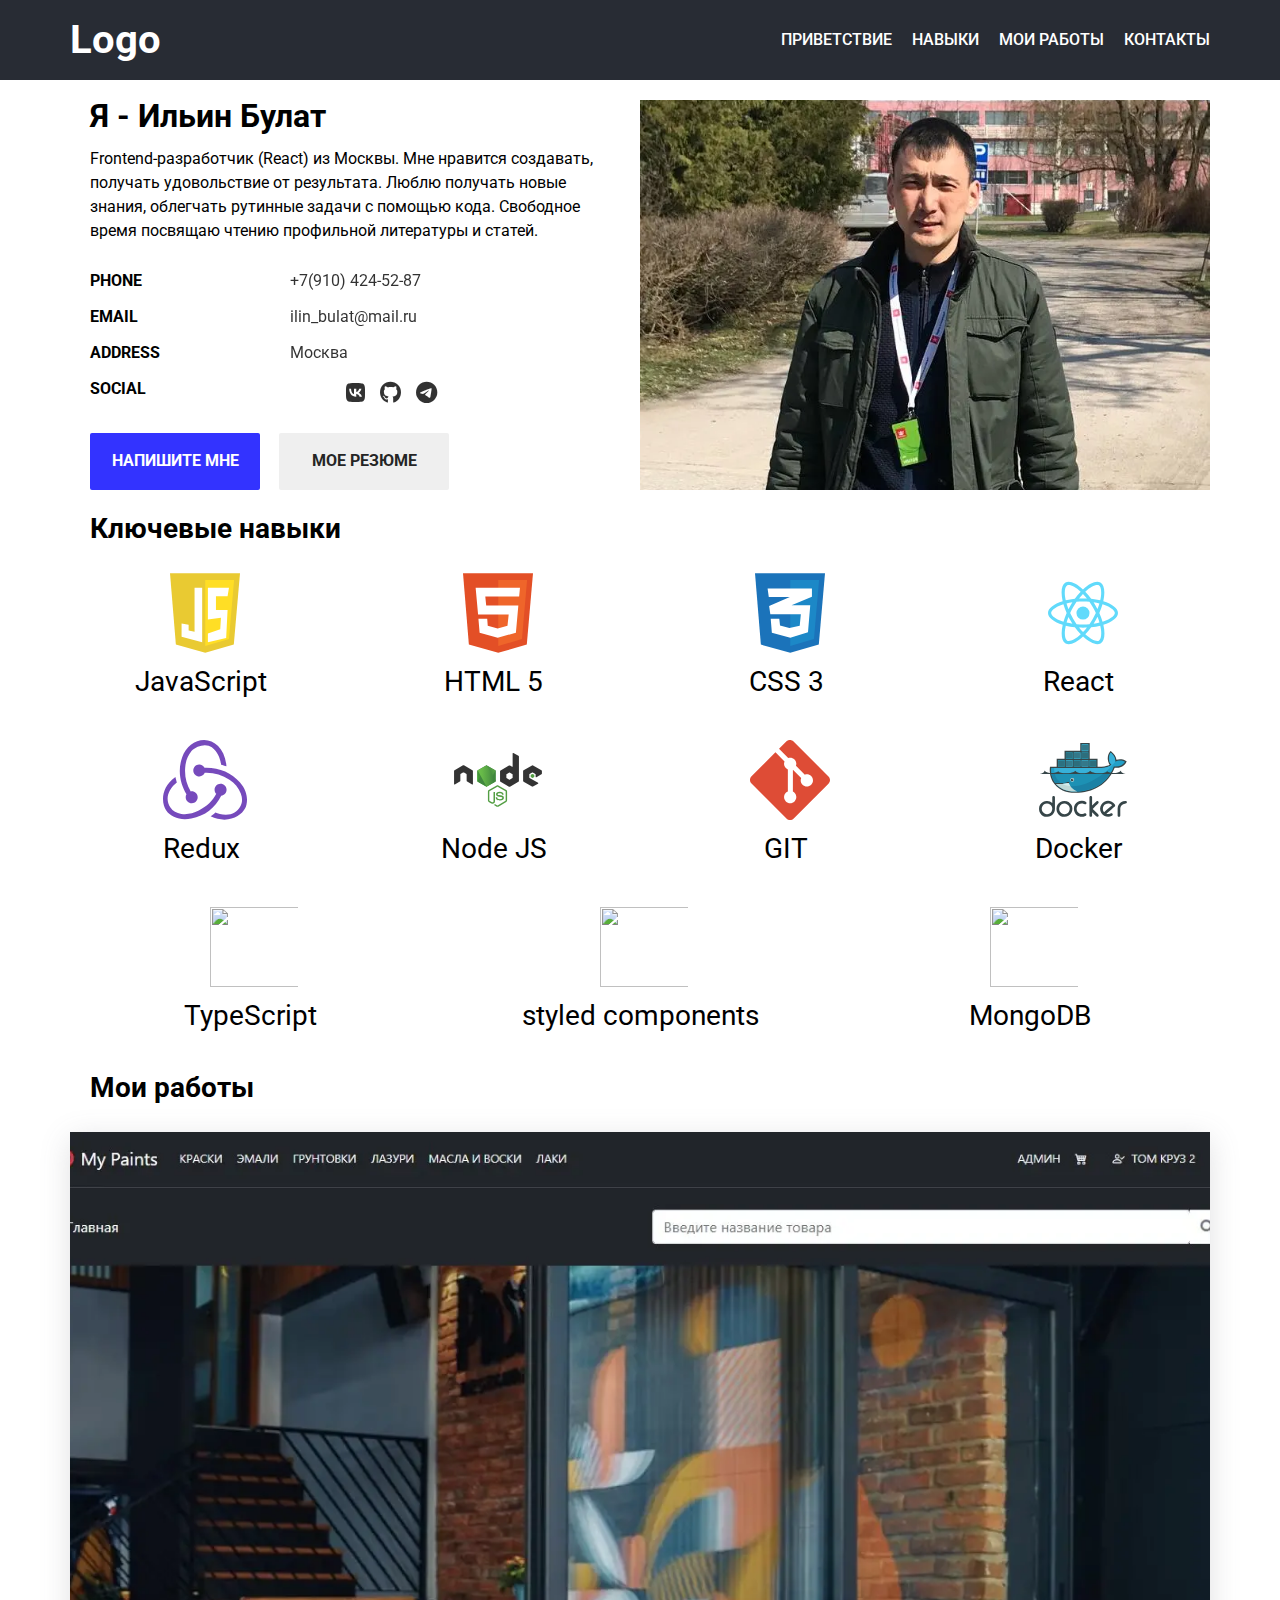
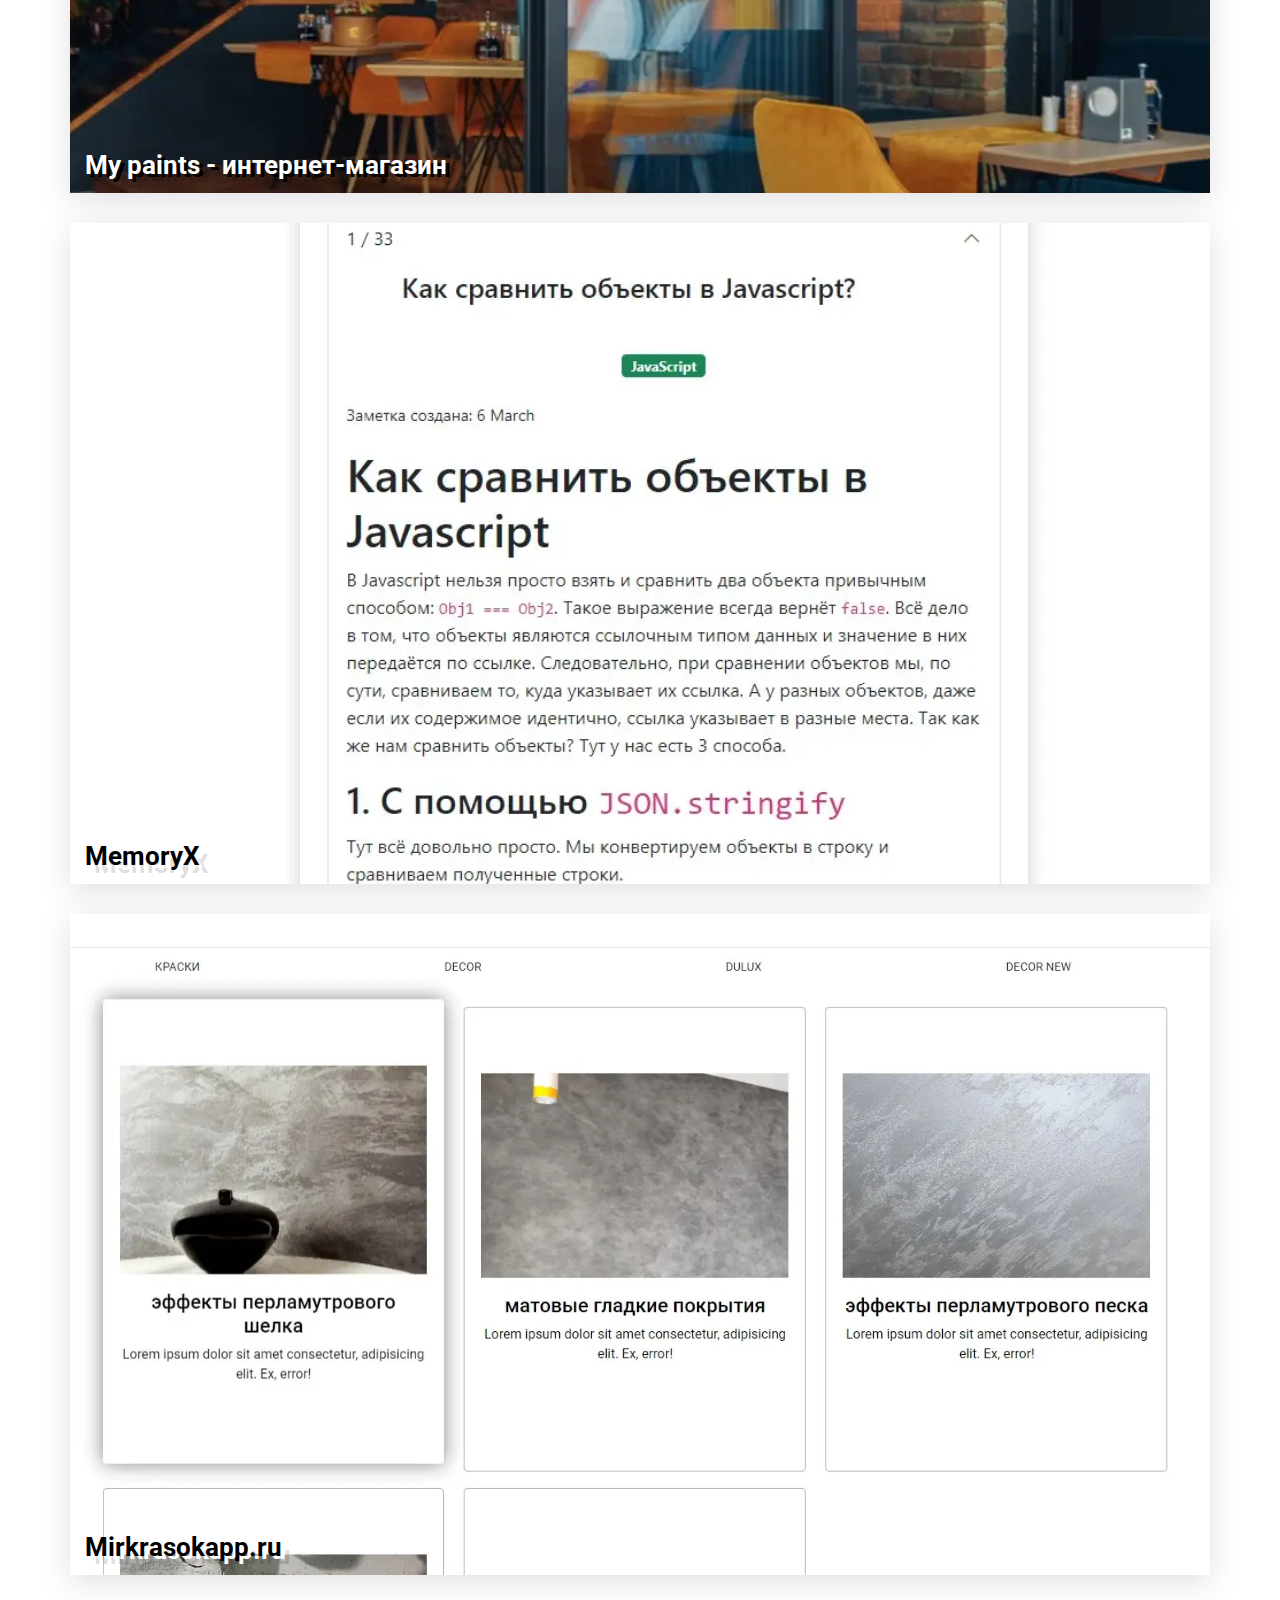
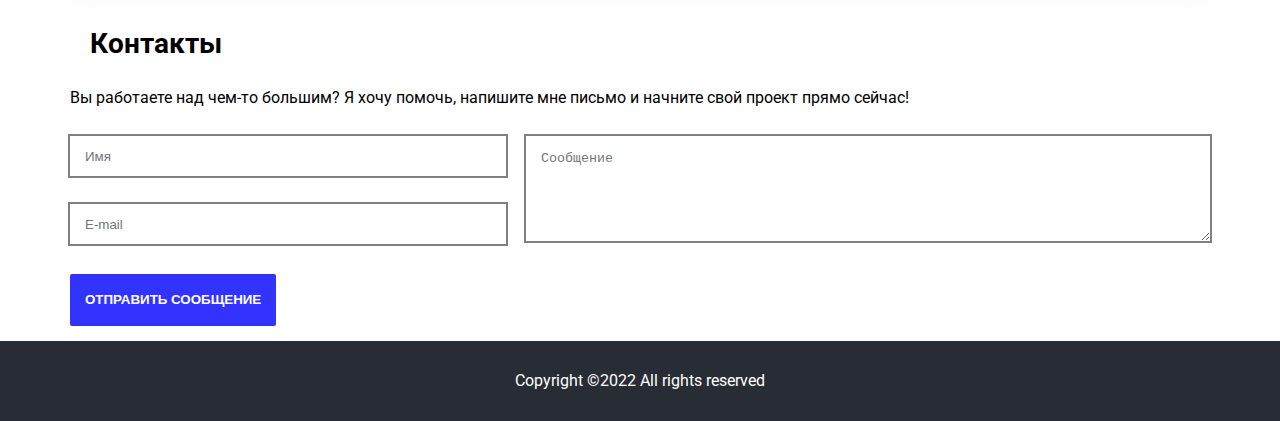
==== commit e492c168: "add skills typeScript and styled-components" ====
--- a/index.html
+++ b/index.html
@@ -3,7 +3,7 @@
   <head>
   <meta charset="UTF-8" />
   <meta http-equiv="X-UA-Compatible" content="IE=edge" />
-  <link rel="stylesheet" href="css/style.min.css?_v=20220425141712" />
+  <link rel="stylesheet" href="css/style.min.css?_v=20220516233136" />
 
   <link
     rel="apple-touch-icon"
@@ -194,6 +194,24 @@
                 </div>
                 <h2 class="skills__title">Docker</h2>
               </div>
+              <div class="skills__item">
+                <div class="skills__icon">
+                  <img src="./img/icons/typescript.svg" />
+                </div>
+                <h2 class="skills__title">TypeScript</h2>
+              </div>
+              <div class="skills__item">
+                <div class="skills__icon">
+                  <img src="./img/icons/styled-components.svg" />
+                </div>
+                <h2 class="skills__title">styled components</h2>
+              </div>
+              <div class="skills__item">
+                <div class="skills__icon">
+                  <img src="./img/icons/mongodb.svg" />
+                </div>
+                <h2 class="skills__title">MongoDB</h2>
+              </div>
             </div>
           </section>
 
@@ -421,6 +439,6 @@
       </div>
     </div>
 
-    <script src="js/app.min.js?_v=20220425141712"></script>
+    <script src="js/app.min.js?_v=20220516233136"></script>
   </body>
 </html>
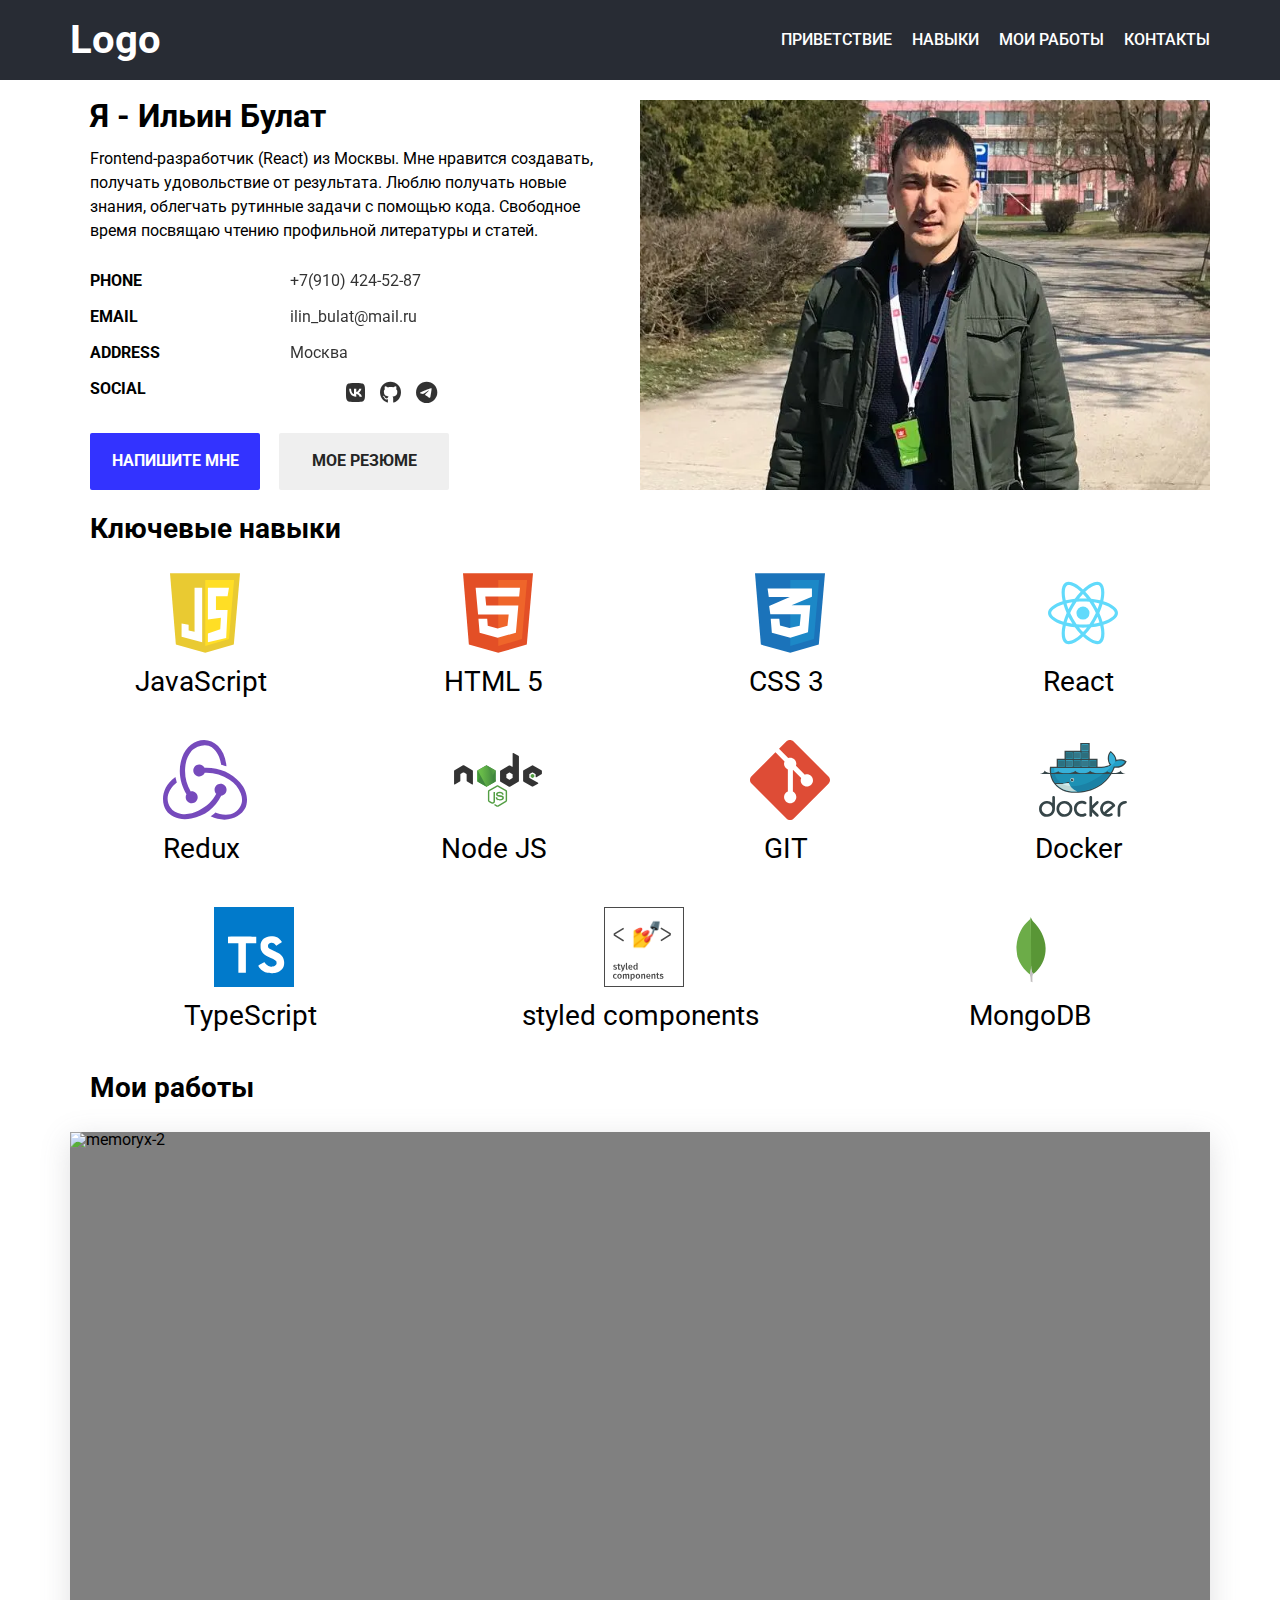
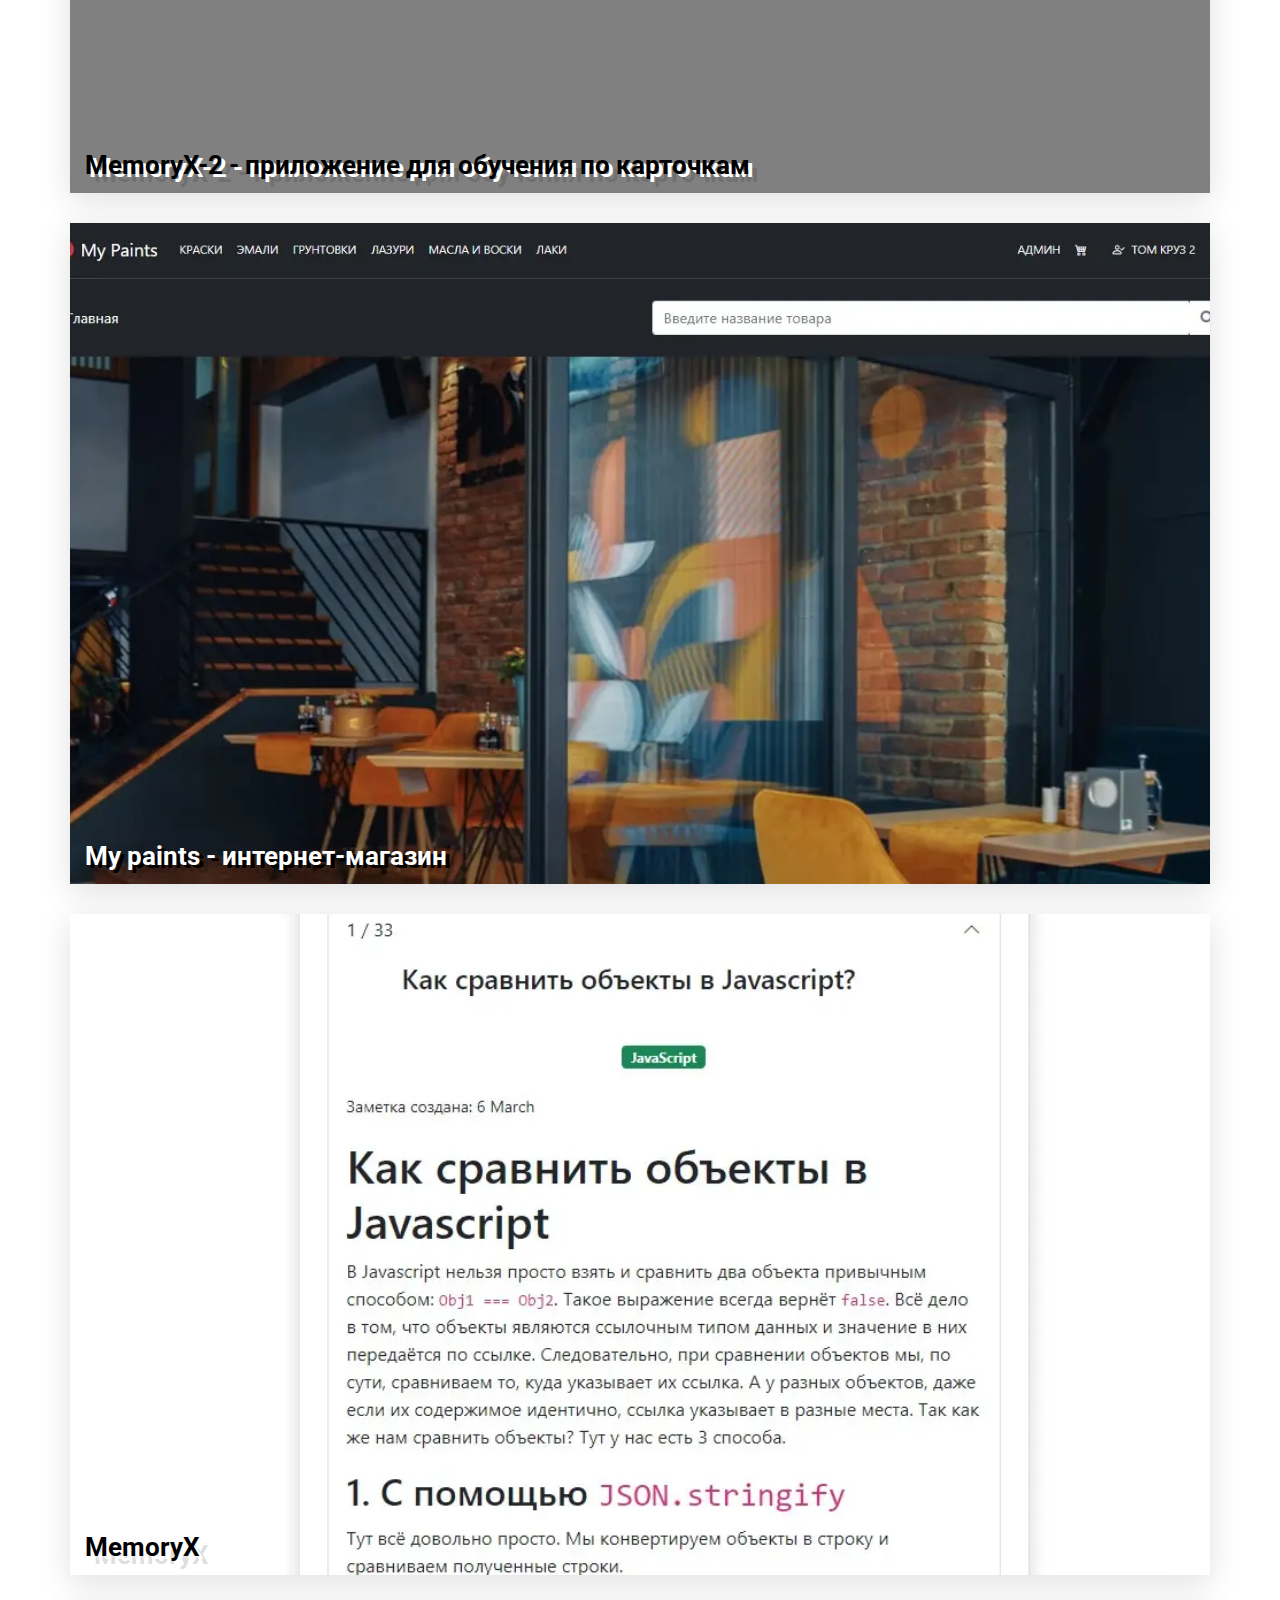
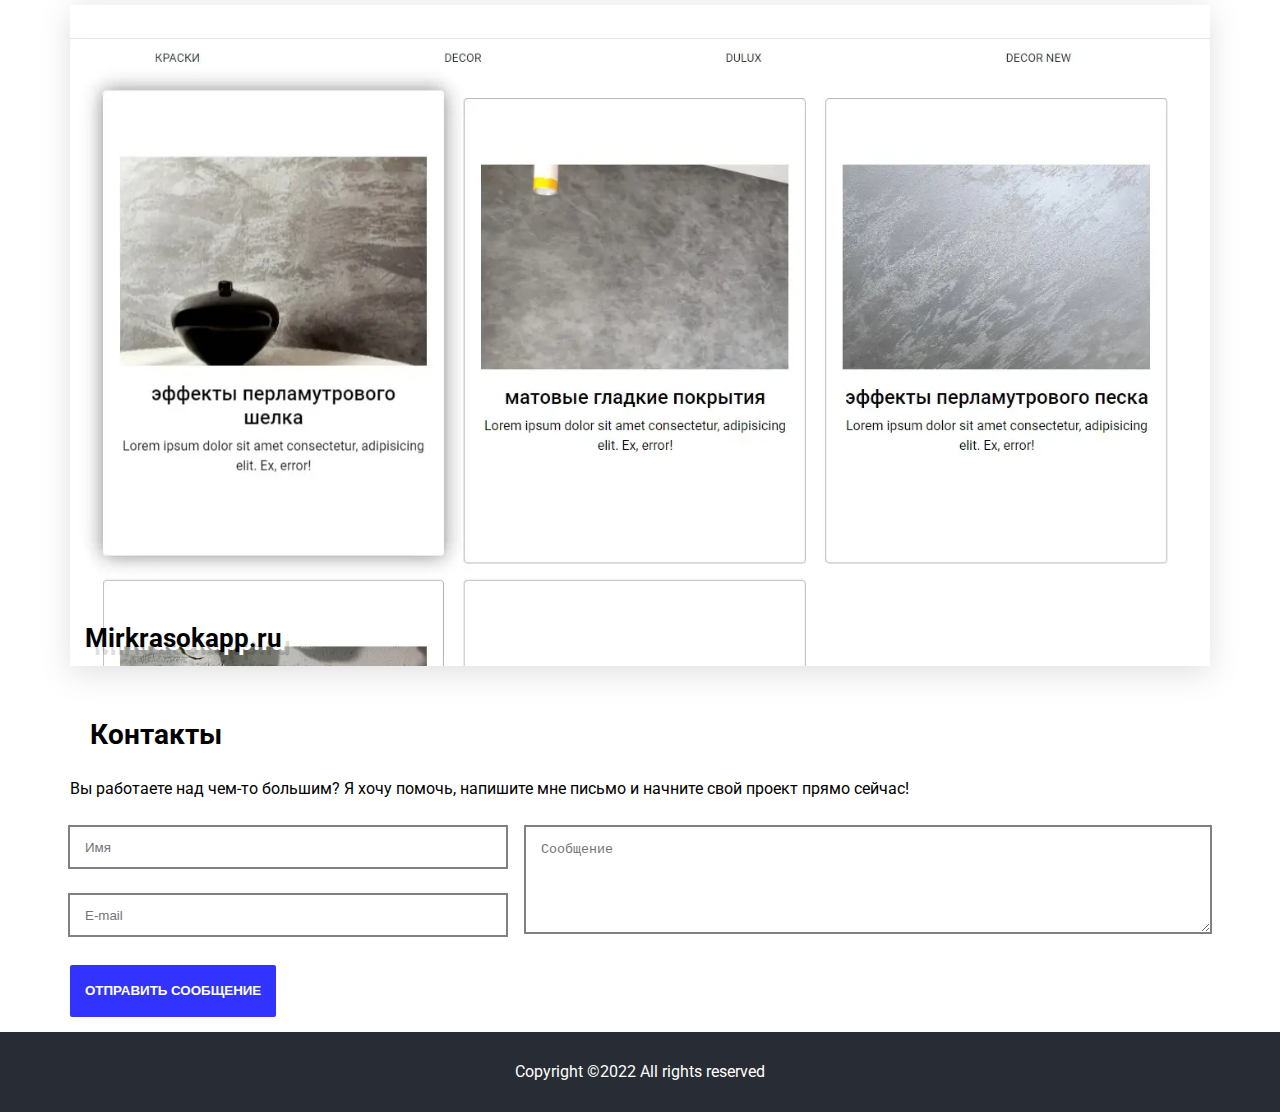
==== commit b4ab2333: "add new project" ====
--- a/index.html
+++ b/index.html
@@ -3,7 +3,7 @@
   <head>
   <meta charset="UTF-8" />
   <meta http-equiv="X-UA-Compatible" content="IE=edge" />
-  <link rel="stylesheet" href="css/style.min.css?_v=20220516233136" />
+  <link rel="stylesheet" href="css/style.min.css?_v=20220630150903" />
 
   <link
     rel="apple-touch-icon"
@@ -223,6 +223,37 @@
               <div class="gallery-works__column">
                 <div class="gallery-works__item">
                   <div class="gallery-works__body">
+                    <div class="gallery-works__title">
+                      MemoryX-2 - приложение для обучения по карточкам
+                    </div>
+                  </div>
+                  <div class="gallery-works__image">
+                    <picture><source srcset="img/slider/memoryx-2.webp" type="image/webp"><img src="img/slider/memoryx-2.png" alt="memoryx-2" /></picture>
+                  </div>
+                  <div class="gallery-works__actions action-gallery">
+                    <div class="action-gallery__body">
+                      <h5 class="action-gallery__title">
+                        Приложение для обучения (TypeScript&Styled Components)
+                      </h5>
+                      <div class="action-gallery__links">
+                        <a
+                          href="https://fir-memoryx-2.firebaseapp.com/"
+                          target="_blank"
+                          class="action-gallery__link _icon-link"
+                        ></a>
+                        <a
+                          href="https://github.com/EmissarKir/memoryX-2"
+                          target="_blank"
+                          class="action-gallery__link _icon-github"
+                        ></a>
+                      </div>
+                    </div>
+                  </div>
+                </div>
+              </div>
+              <div class="gallery-works__column">
+                <div class="gallery-works__item">
+                  <div class="gallery-works__body">
                     <div
                       class="gallery-works__title gallery-works__title_white"
                     >
@@ -238,11 +269,11 @@
                         Интернет- магазин красок
                       </h5>
                       <div class="action-gallery__links">
-                        <a
+                        <!-- <a
                           href="http://82.148.31.218/"
                           target="_blank"
                           class="action-gallery__link _icon-link"
-                        ></a>
+                        ></a> -->
                         <a
                           href="https://github.com/EmissarKir/fullstack-online-shop"
                           target="_blank"
@@ -439,6 +470,6 @@
       </div>
     </div>
 
-    <script src="js/app.min.js?_v=20220516233136"></script>
+    <script src="js/app.min.js?_v=20220630150903"></script>
   </body>
 </html>
